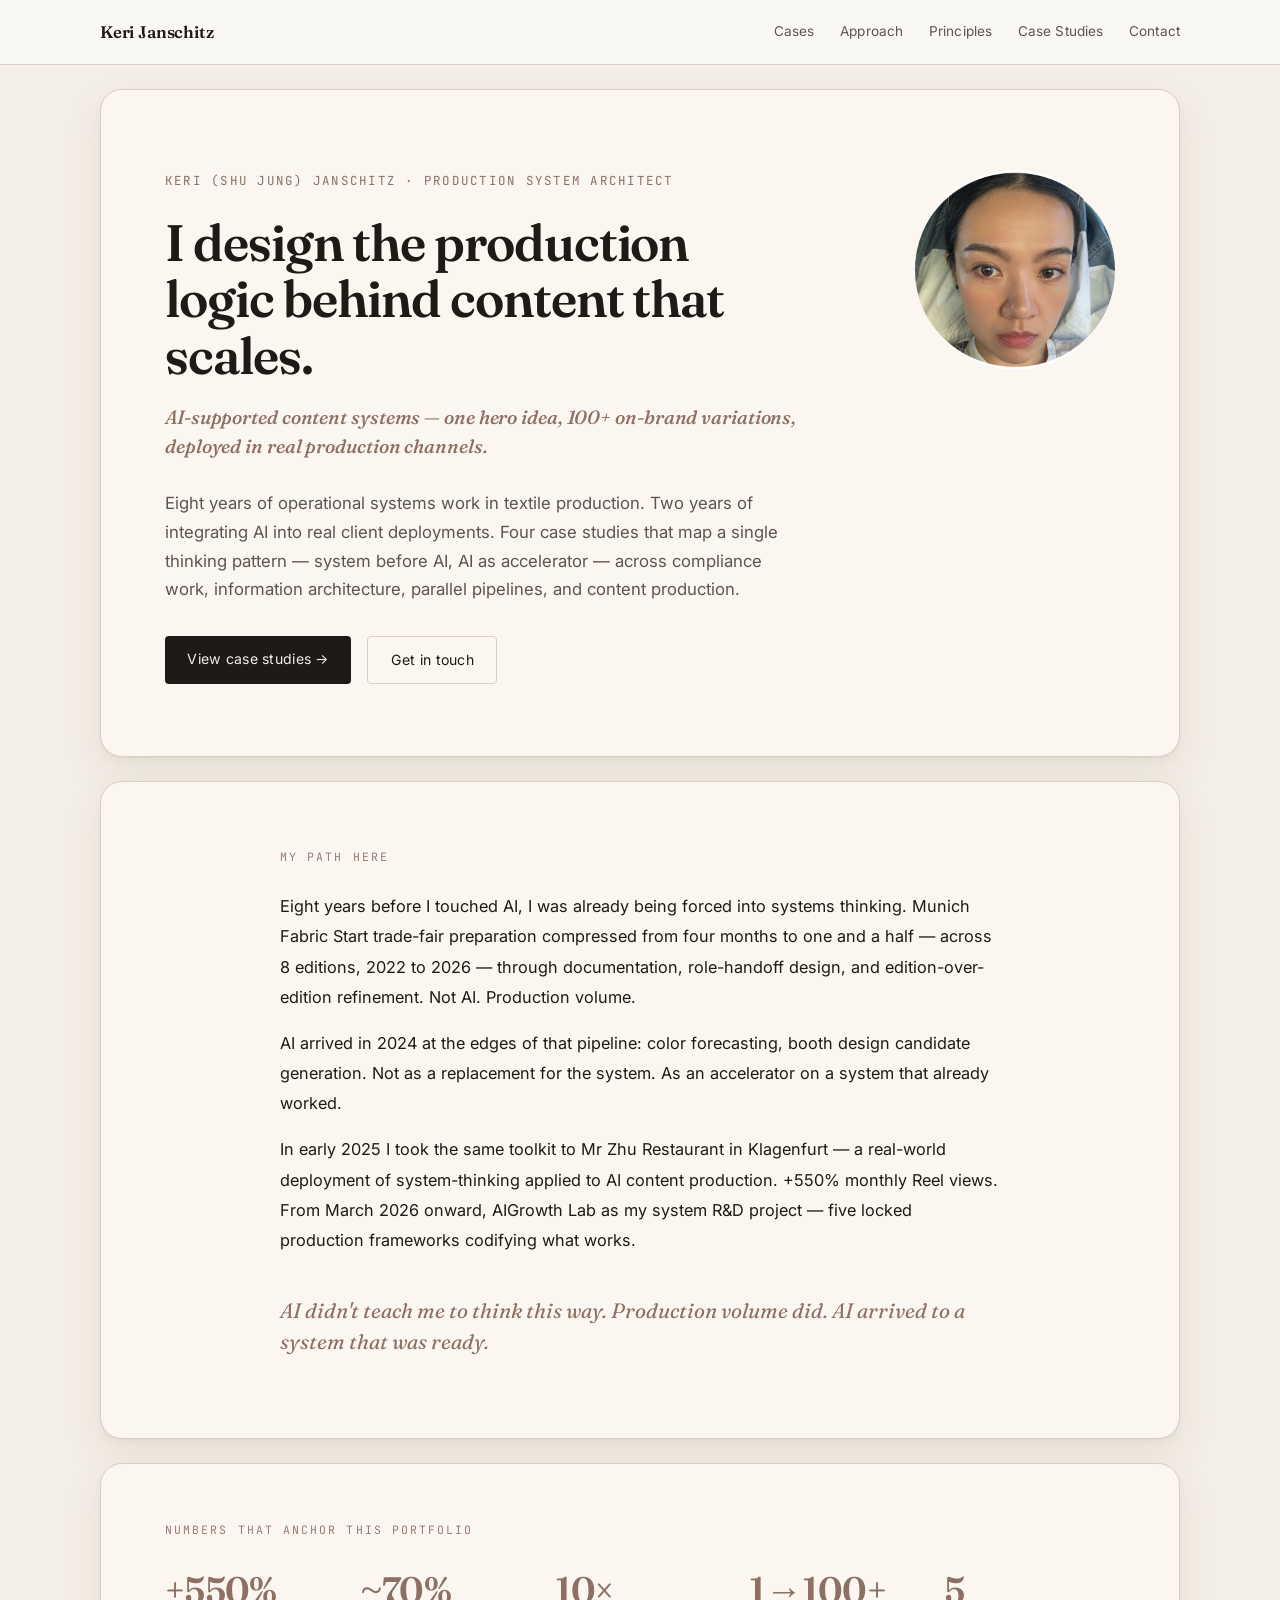
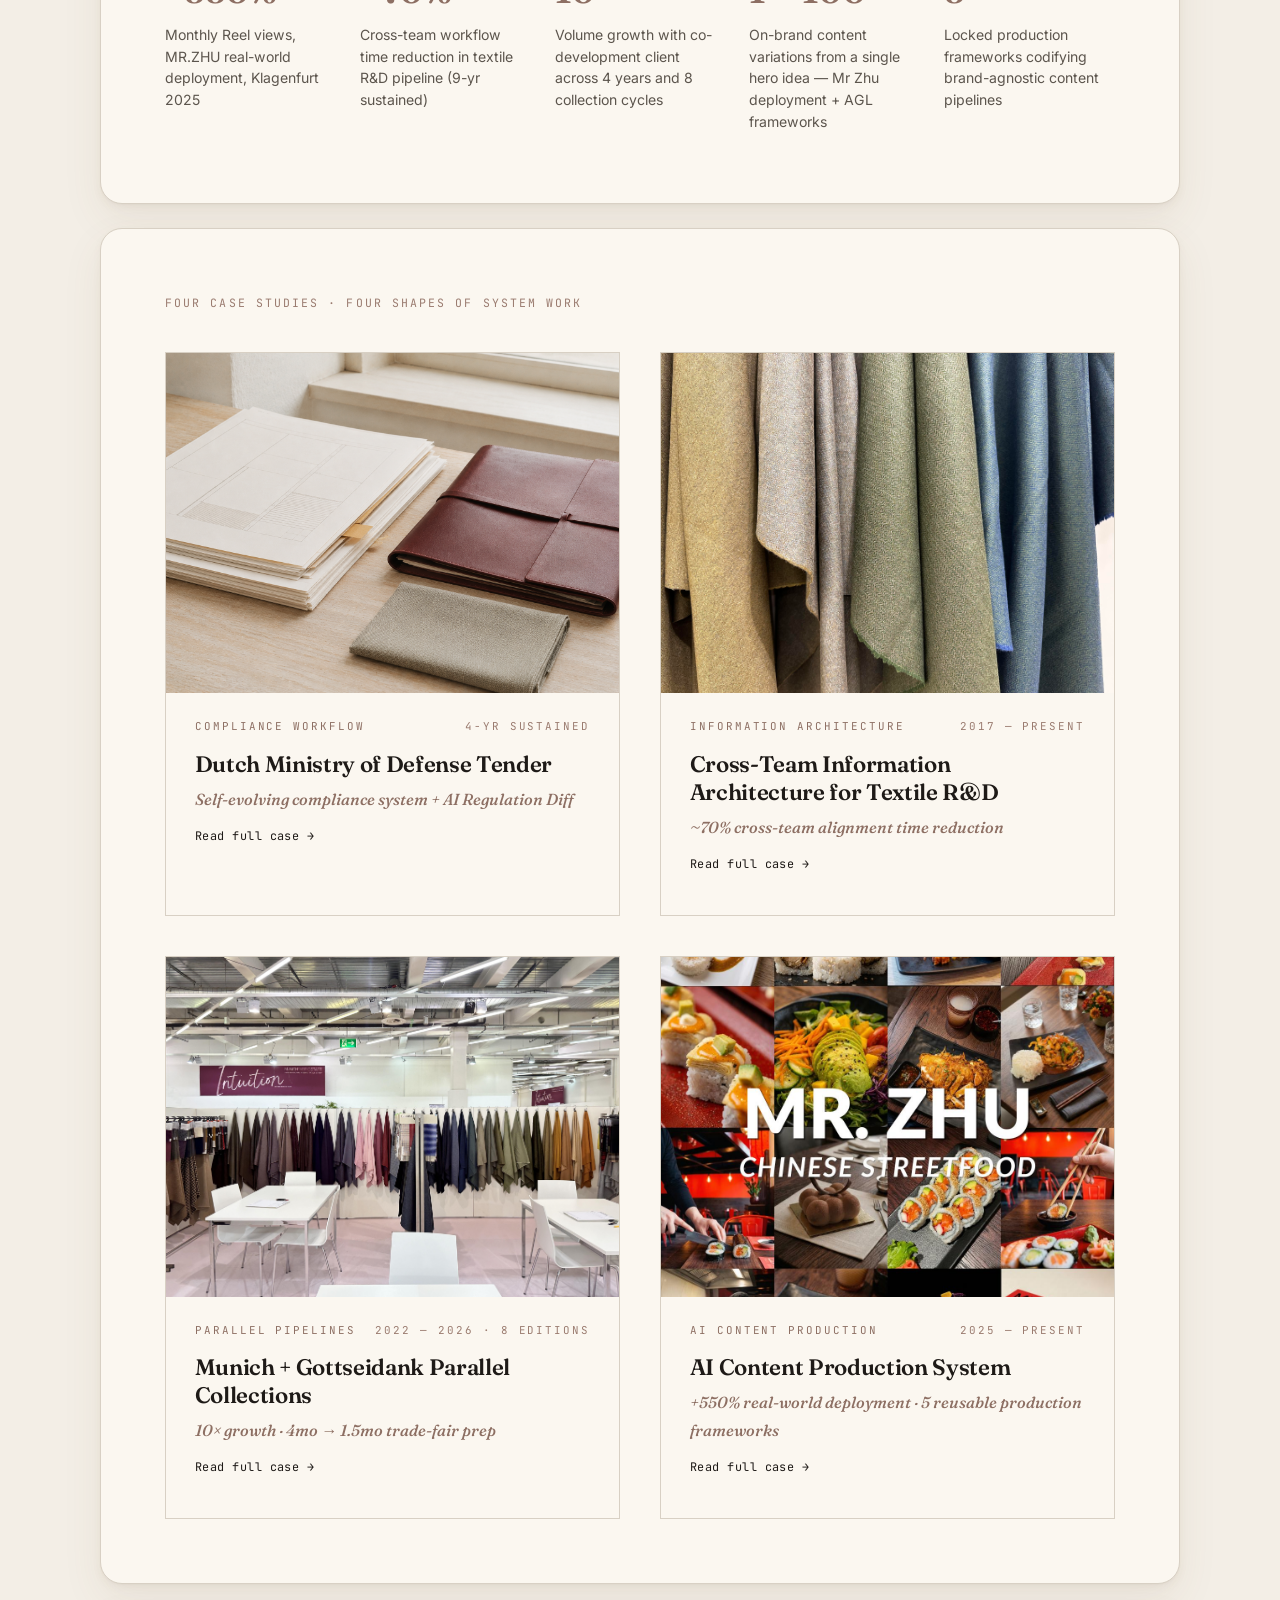
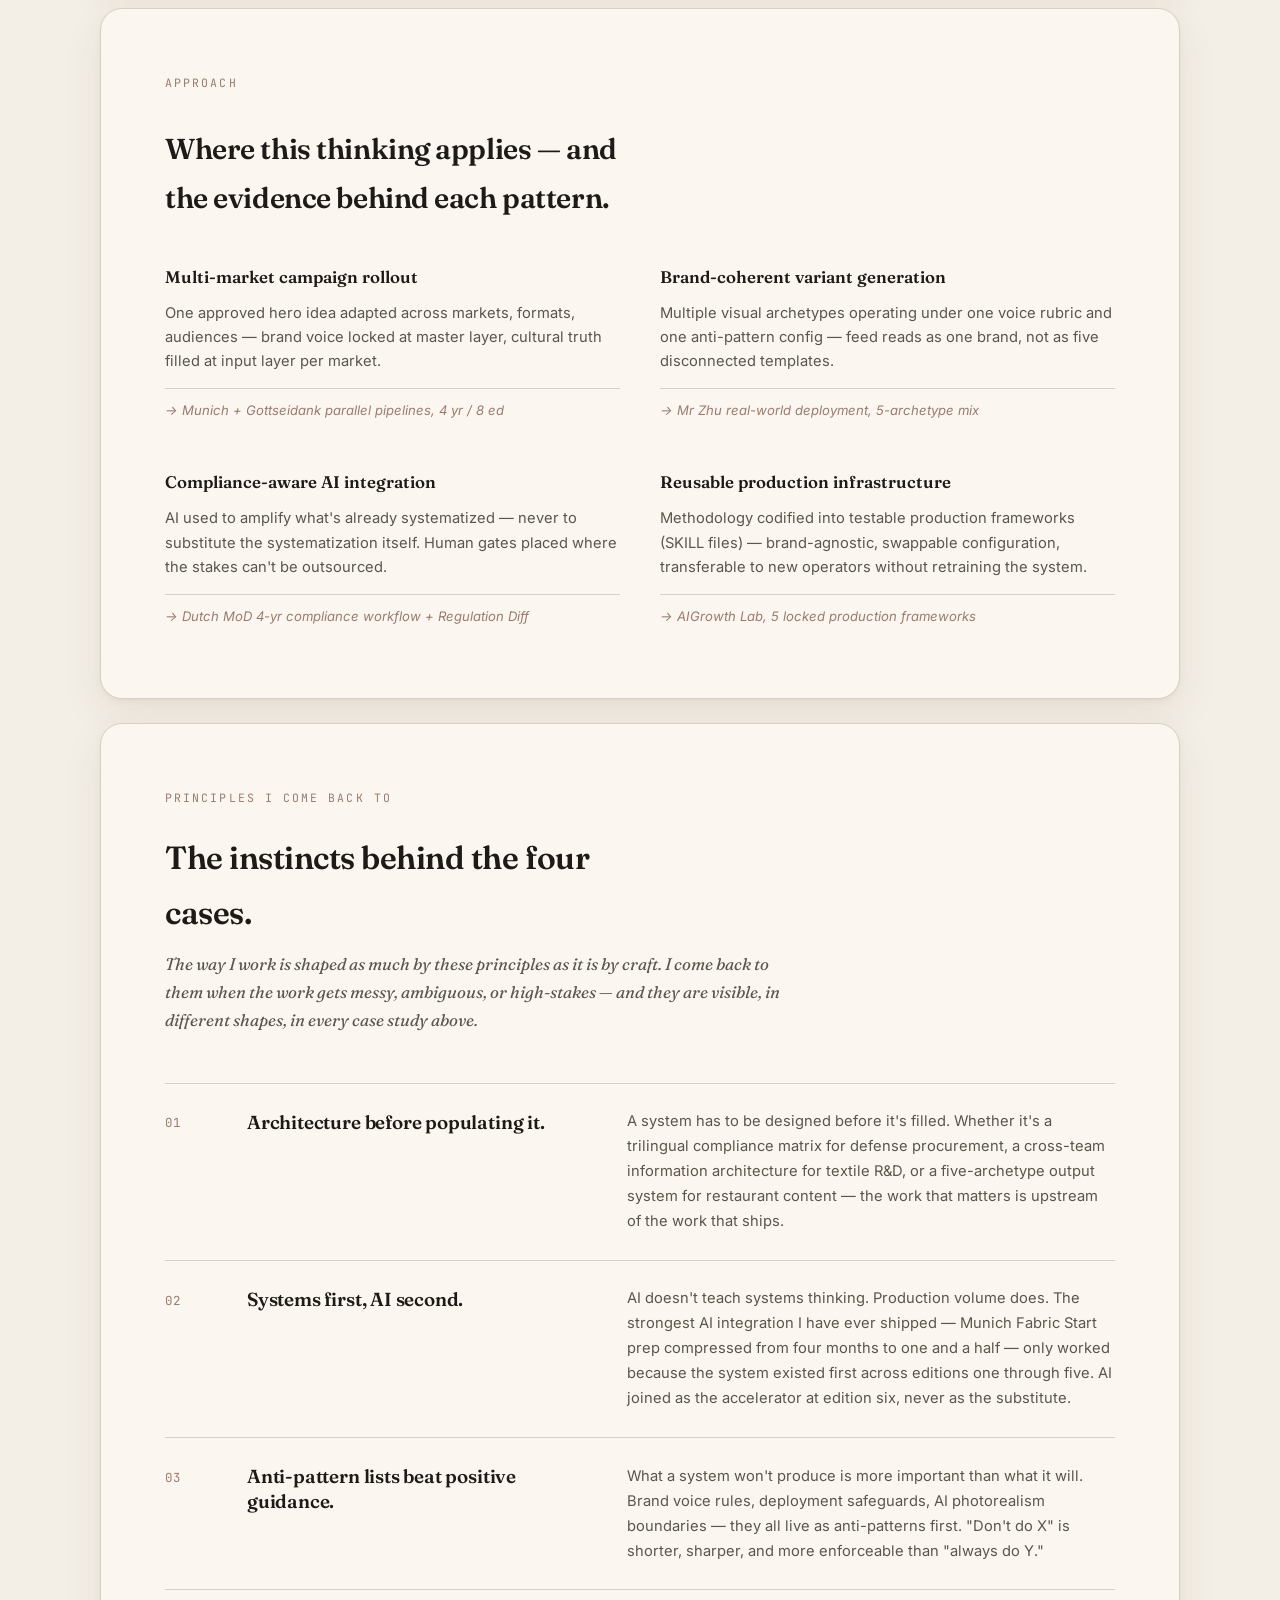
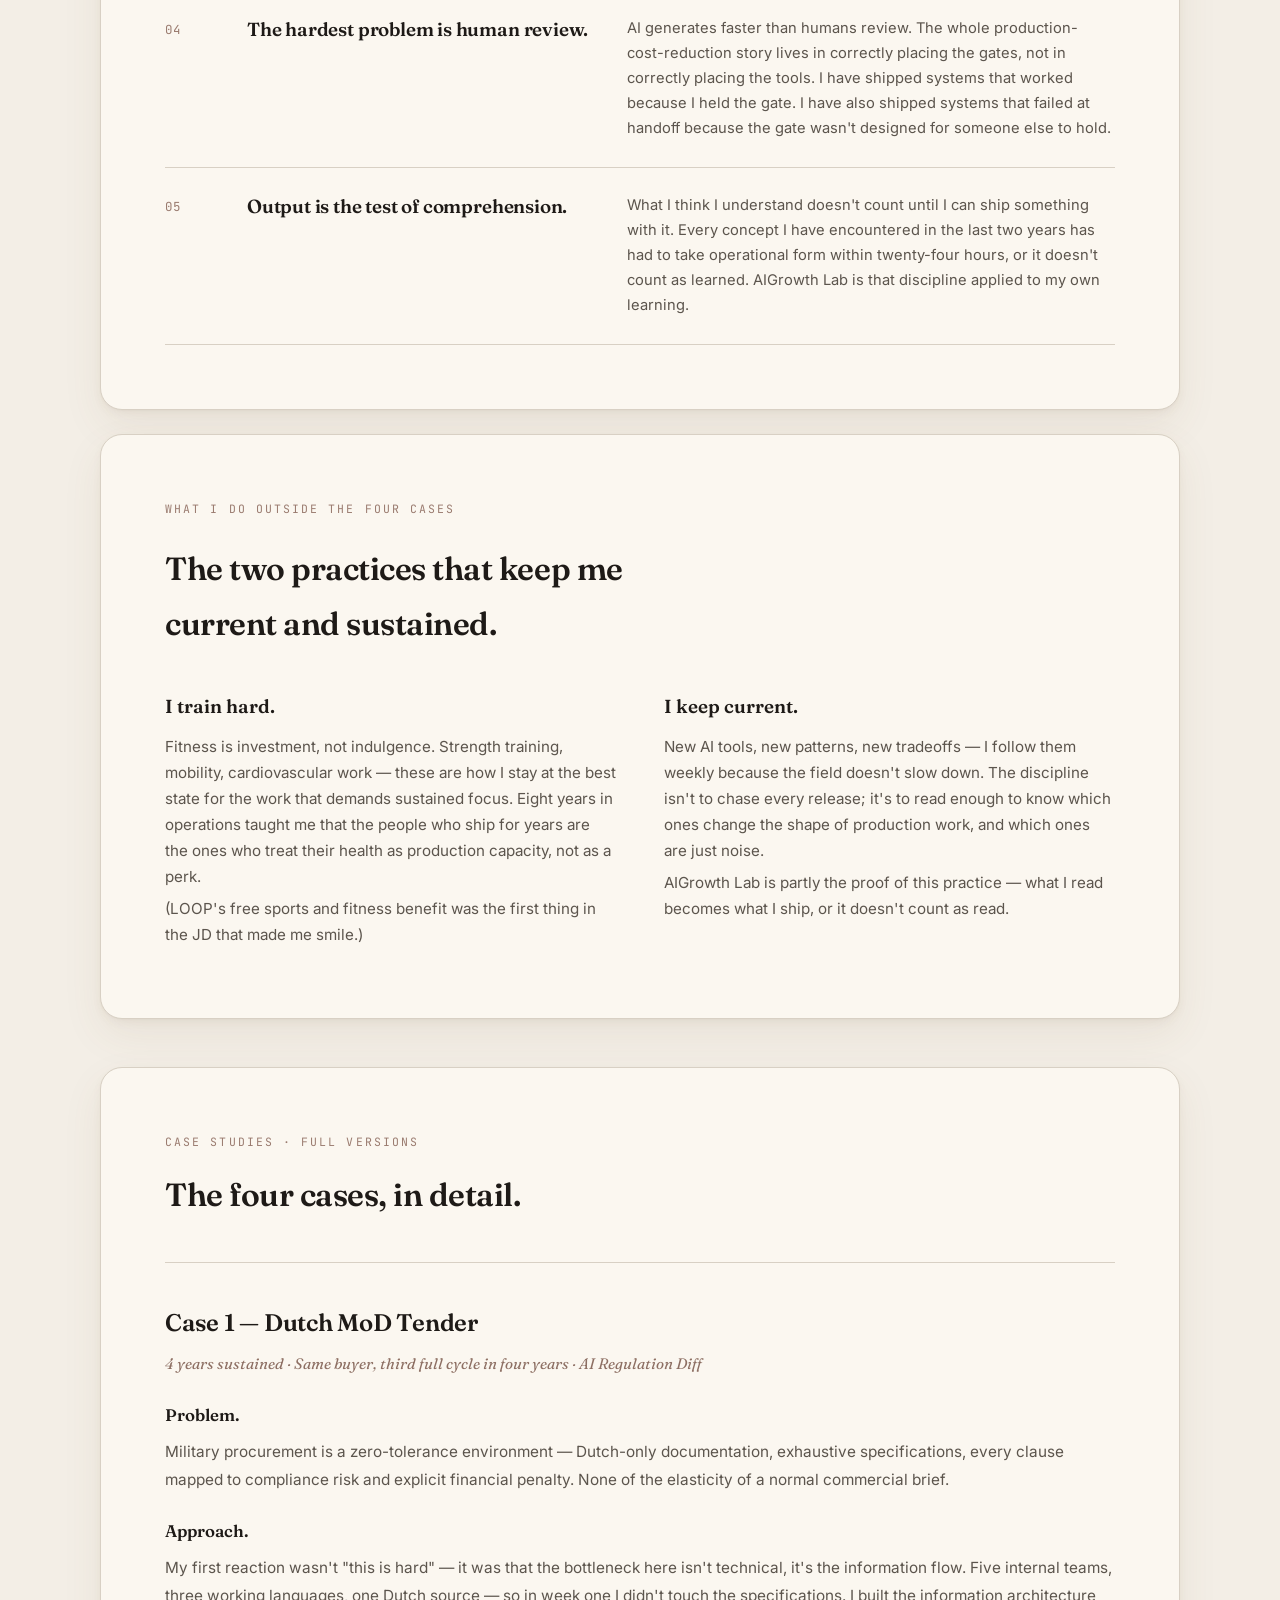
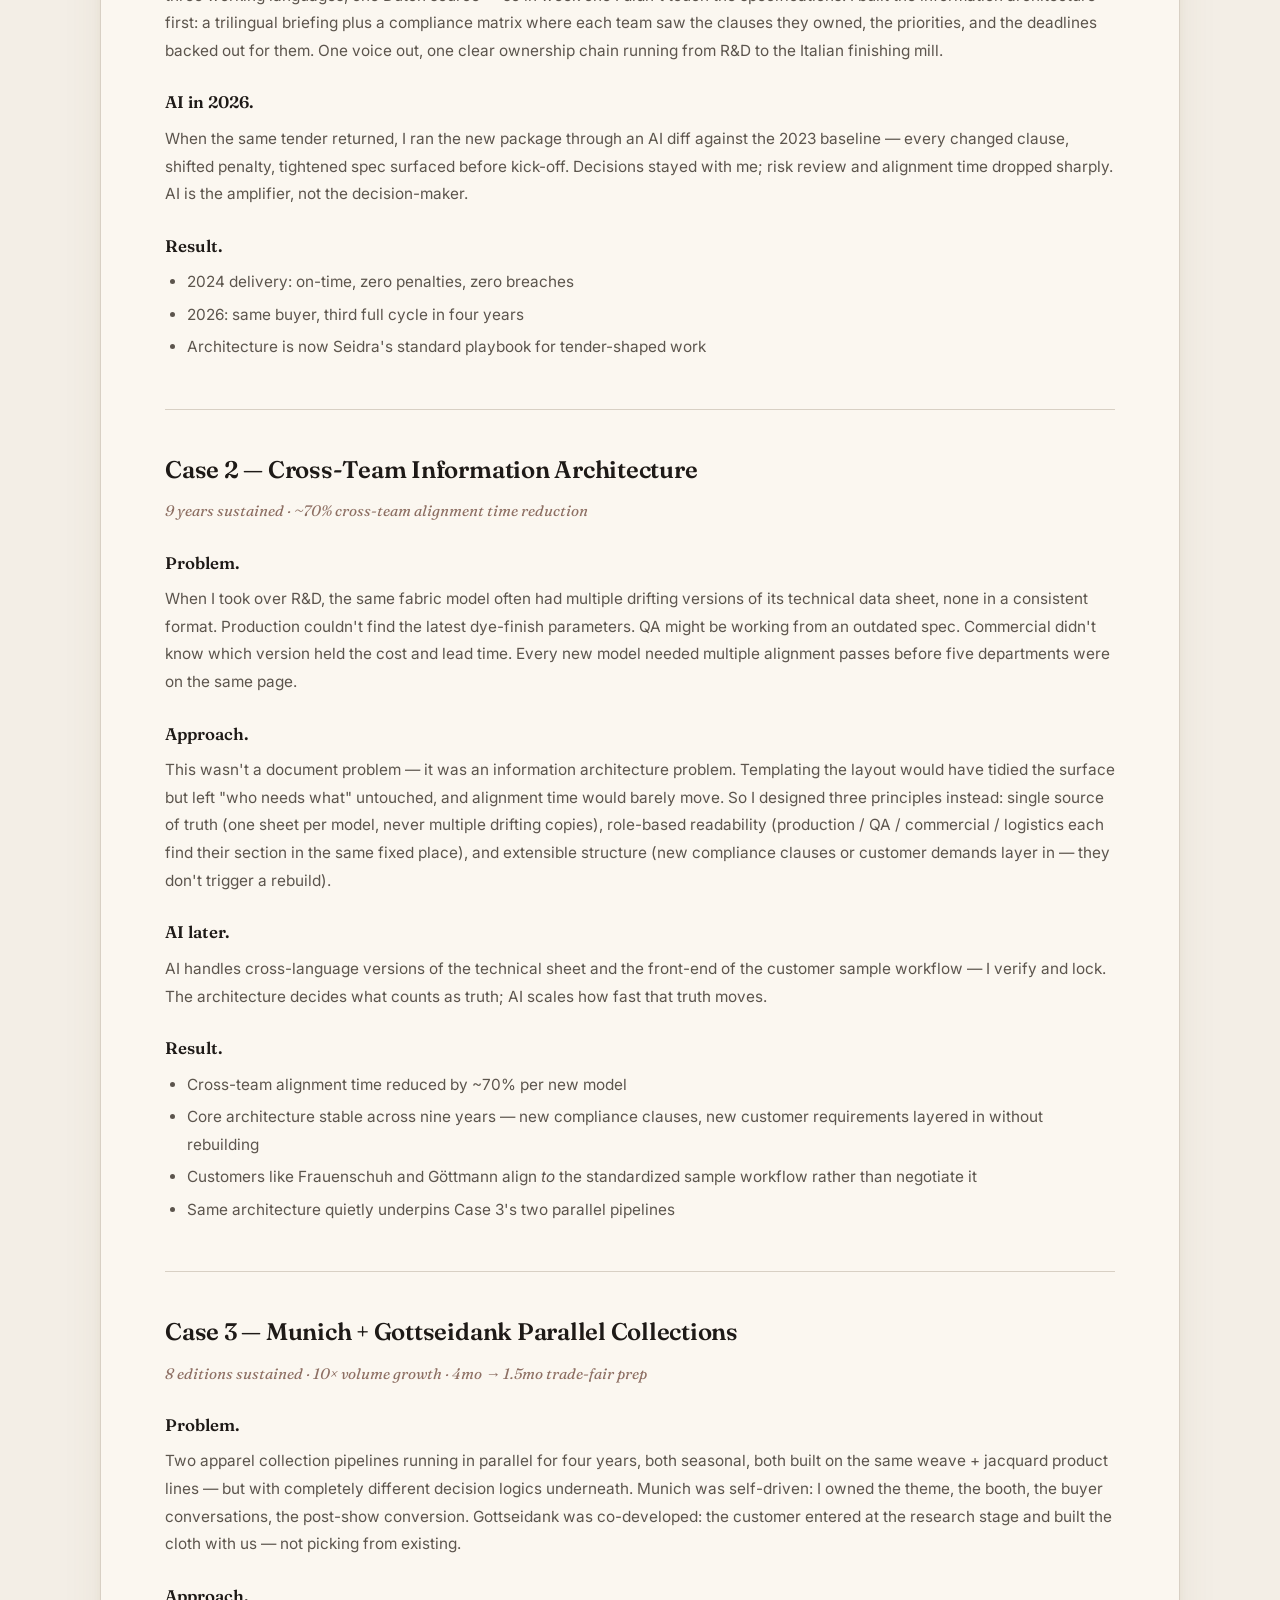
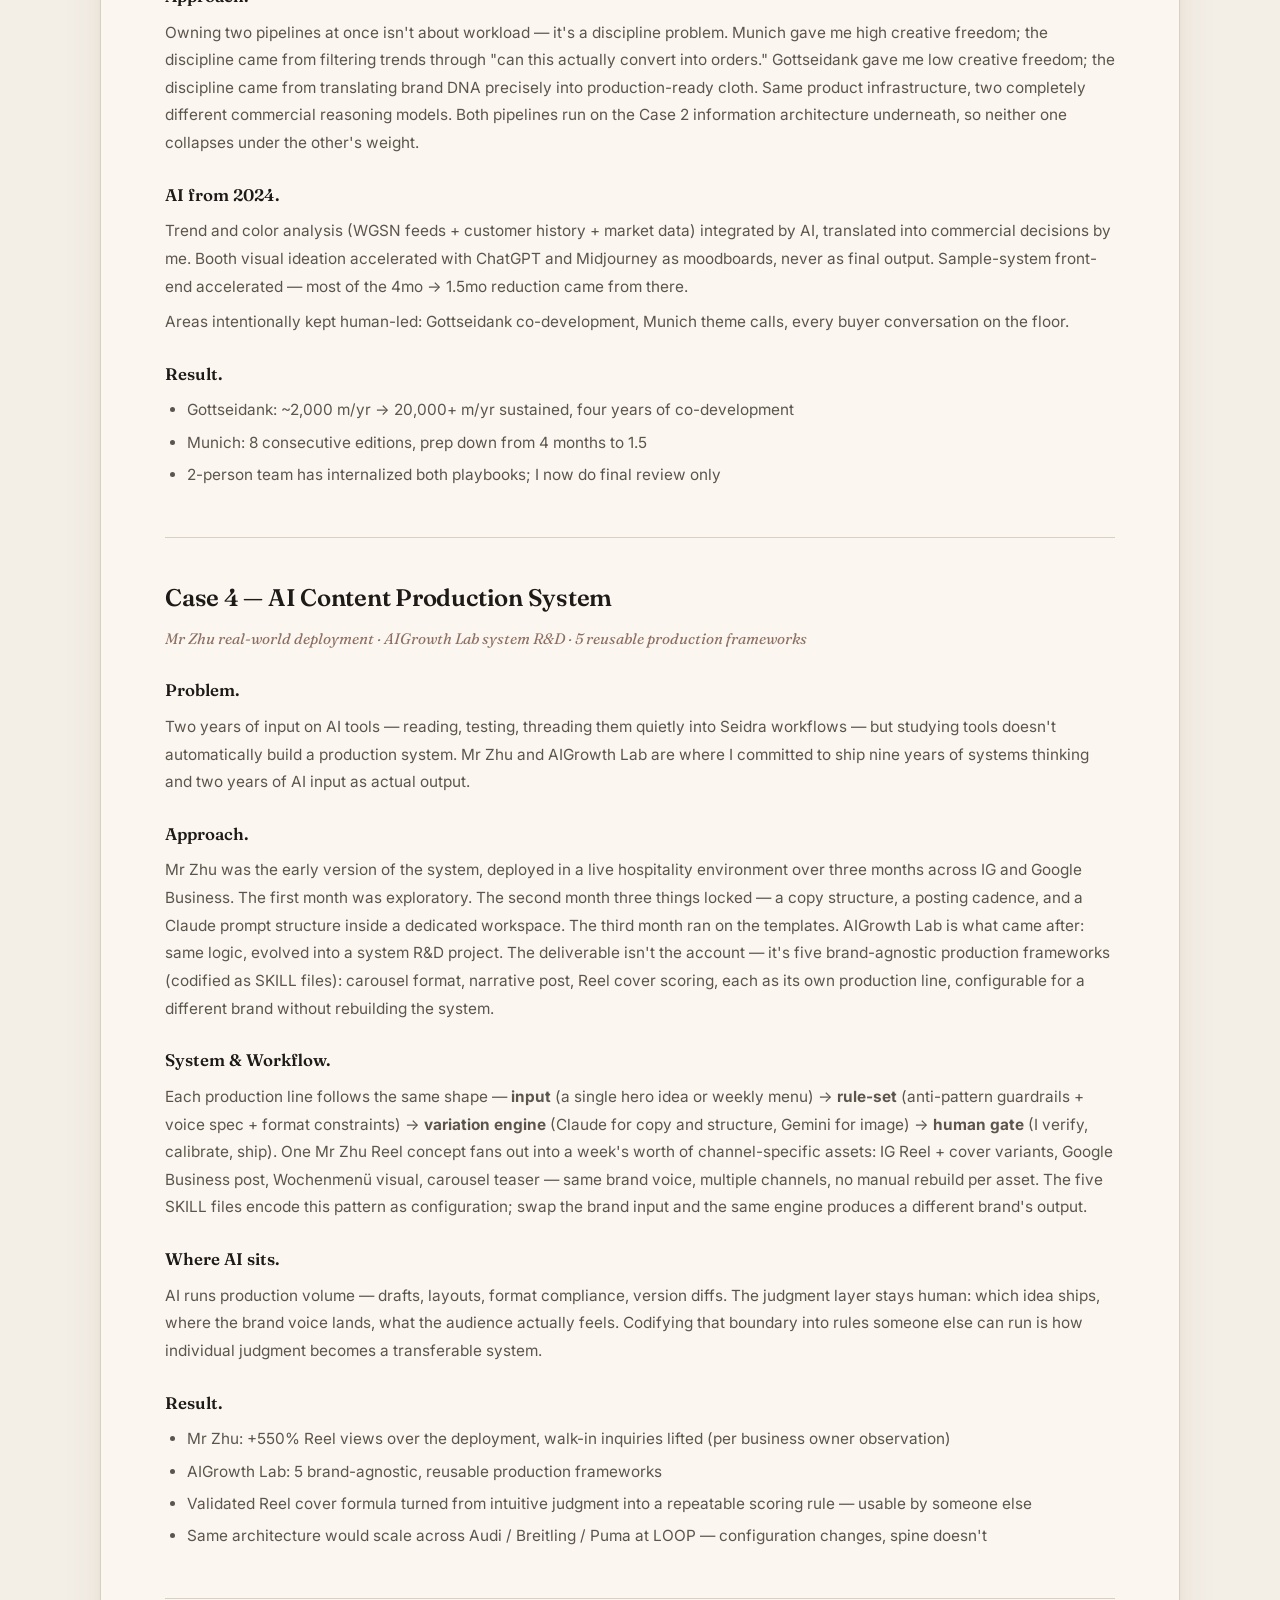
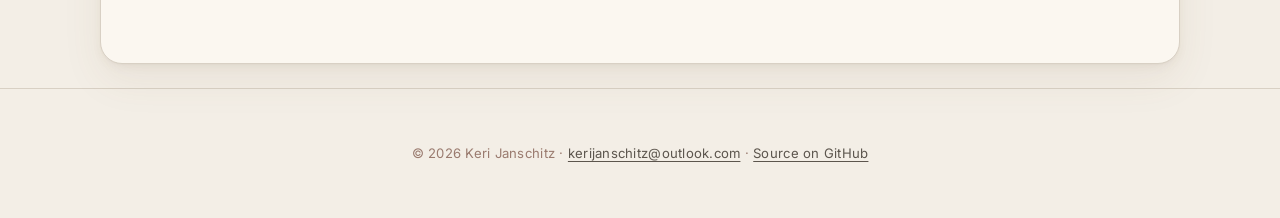
==== index.html @ 5993227a "Case 4: add System & Workflow section Direct response to LOOP JD's "Build Scalable Workflows + Integ" ====
<!DOCTYPE html>
<html lang="en">
<head>
<meta charset="UTF-8">
<meta name="viewport" content="width=device-width, initial-scale=1.0">
<title>Keri Janschitz — Production System Architect</title>

<!-- SEO -->
<meta name="description" content="AI-supported content systems — one hero idea, 100+ on-brand variations, deployed in real production channels. Four case studies in compliance work, information architecture, parallel pipelines, and AI content production.">
<meta name="author" content="Keri Janschitz">

<!-- Open Graph (LinkedIn / Slack / Facebook / iMessage) -->
<meta property="og:type" content="website">
<meta property="og:url" content="https://kerij12.github.io/keri-portfolio/">
<meta property="og:title" content="Keri Janschitz — Production System Architect">
<meta property="og:description" content="AI-supported content systems — one hero idea, 100+ on-brand variations, deployed in real production channels.">
<meta property="og:image" content="https://kerij12.github.io/keri-portfolio/portfolio/assets/dutch-mod/dutch-mod-tender.png">
<meta property="og:image:width" content="1448">
<meta property="og:image:height" content="1086">
<meta property="og:image:alt" content="Editorial still life of layered technical documents and leather portfolio">
<meta property="og:locale" content="en_US">

<!-- Twitter / X -->
<meta name="twitter:card" content="summary_large_image">
<meta name="twitter:title" content="Keri Janschitz — Production System Architect">
<meta name="twitter:description" content="AI-supported content systems — one hero idea, 100+ on-brand variations, deployed in real production channels.">
<meta name="twitter:image" content="https://kerij12.github.io/keri-portfolio/portfolio/assets/dutch-mod/dutch-mod-tender.png">

<link href="https://fonts.googleapis.com/css2?family=Fraunces:opsz,wght@9..144,400;9..144,500;9..144,600;9..144,700&family=Inter:wght@300;400;500;600&family=JetBrains+Mono:wght@400;500&display=swap" rel="stylesheet">
<style>
:root {
  --bg: #F3EEE6;
  --surface: #FBF7F0;
  --ink: #1E1A17;
  --ink-soft: #5C554D;
  --ink-faint: #9A7B6F;
  --rule: #D8D0C4;
  --rule-soft: #E4DCD0;
  --accent: #8D6F63;
  --accent-deep: #6D5447;
  --accent-soft: #E8D6C8;
  --maxw: 1080px;
  --maxw-narrow: 720px;
  --frame-radius: 22px;
}

.frame {
  background: var(--surface);
  border: 1px solid var(--rule);
  border-radius: var(--frame-radius);
  max-width: 1080px;
  margin: 0 1.5rem 2rem;
  position: relative;
  box-shadow:
    0 1px 2px rgba(120, 95, 55, 0.04),
    0 4px 8px rgba(120, 95, 55, 0.05),
    0 16px 40px rgba(120, 95, 55, 0.08);
}
@media (min-width: 1140px) {
  .frame {
    margin-left: auto;
    margin-right: auto;
  }
}
@media (max-width: 720px) {
  .frame {
    margin: 0 1rem 1rem;
  }
}
* { box-sizing: border-box; }
html, body { margin: 0; padding: 0; }
html { scroll-behavior: smooth; }
body {
  font-family: 'Inter', -apple-system, sans-serif;
  font-size: 16px;
  line-height: 1.7;
  color: var(--ink);
  background: var(--bg);
  -webkit-font-smoothing: antialiased;
}
img { max-width: 100%; display: block; }
a { color: var(--accent); text-decoration: underline; text-underline-offset: 3px; text-decoration-thickness: 1px; }
a:hover { color: var(--ink); }

/* ==== Sticky header ==== */
header.site {
  position: sticky;
  top: 0;
  z-index: 10;
  background: rgba(250, 249, 246, 0.92);
  backdrop-filter: blur(10px);
  border-bottom: 1px solid var(--rule);
  padding: 1.1rem 2rem;
}
.nav {
  max-width: var(--maxw);
  margin: 0 auto;
  display: flex;
  justify-content: space-between;
  align-items: center;
  gap: 2rem;
}
.brand {
  font-family: 'Fraunces', serif;
  font-weight: 600;
  font-size: 1.05rem;
  letter-spacing: -0.01em;
  color: var(--ink);
  text-decoration: none;
}
.menu {
  display: flex;
  gap: 1.6rem;
  font-size: 0.85rem;
}
.menu a {
  color: var(--ink-soft);
  text-decoration: none;
  letter-spacing: 0.01em;
}
.menu a:hover { color: var(--accent); }

/* ==== Hero ==== */
.hero {
  margin: 1.5rem auto;
  padding: 5rem 4rem 4.5rem;
  display: grid;
  grid-template-columns: 1fr 200px;
  gap: 4rem;
  align-items: start;
}
.hero-text .name-tag {
  font-family: 'JetBrains Mono', monospace;
  font-size: 0.78rem;
  letter-spacing: 0.18em;
  text-transform: uppercase;
  color: var(--accent);
  margin: 0 0 1.5rem;
}
.hero-text h1 {
  font-family: 'Fraunces', serif;
  font-weight: 600;
  font-size: 3.2rem;
  line-height: 1.1;
  letter-spacing: -0.02em;
  margin: 0 0 1.2rem;
  max-width: 18ch;
}
.hero-text .subline {
  font-family: 'Fraunces', serif;
  font-style: italic;
  font-weight: 500;
  font-size: 1.2rem;
  line-height: 1.5;
  color: var(--accent);
  max-width: 58ch;
  margin: 0 0 1.8rem;
  letter-spacing: -0.005em;
}
.hero-text .thesis {
  font-size: 1.05rem;
  line-height: 1.7;
  color: var(--ink-soft);
  max-width: 56ch;
  margin: 0 0 2rem;
}
.hero-cta {
  display: flex;
  gap: 1rem;
  flex-wrap: wrap;
  margin-top: 1.5rem;
}
.hero-cta a {
  display: inline-block;
  padding: 0.7rem 1.4rem;
  font-size: 0.88rem;
  letter-spacing: 0.02em;
  border-radius: 4px;
  text-decoration: none;
  transition: all 0.15s;
}
.hero-cta a.primary {
  background: var(--ink);
  color: var(--bg);
}
.hero-cta a.primary:hover {
  background: var(--accent);
}
.hero-cta a.secondary {
  border: 1px solid var(--rule);
  color: var(--ink);
}
.hero-cta a.secondary:hover {
  border-color: var(--ink);
}

.hero-portrait {
  width: 200px;
  height: 200px;
  border-radius: 100%;
  background: var(--accent-soft);
  overflow: hidden;
  position: relative;
}
.hero-portrait img {
  width: 100%;
  height: 100%;
  object-fit: cover;
  object-position: center;
  display: block;
}

@media (max-width: 720px) {
  .hero { grid-template-columns: 1fr; gap: 2rem; padding: 3rem 2rem; }
  .hero-portrait { width: 140px; height: 140px; }
  .hero-text h1 { font-size: 2.2rem; }
}

/* ==== Career-arc spine ==== */
.career-arc {
  margin: 1.5rem auto;
  padding: 4rem 4rem;
}
.career-arc-inner {
  max-width: 720px;
  margin: 0 auto;
}
.career-arc .label {
  font-family: 'JetBrains Mono', monospace;
  font-size: 0.72rem;
  letter-spacing: 0.18em;
  text-transform: uppercase;
  color: var(--ink-faint);
  margin: 0 0 1.5rem;
}
.career-arc p {
  font-size: 1.02rem;
  line-height: 1.85;
  margin: 1rem 0;
}
.career-arc p.kicker {
  font-family: 'Fraunces', serif;
  font-size: 1.3rem;
  font-style: italic;
  color: var(--accent);
  margin-top: 2.5rem;
  line-height: 1.5;
}

/* ==== Metrics ==== */
.metrics {
  margin: 1.5rem auto;
  padding: 3.5rem 4rem;
}
.metrics .label {
  font-family: 'JetBrains Mono', monospace;
  font-size: 0.72rem;
  letter-spacing: 0.18em;
  text-transform: uppercase;
  color: var(--ink-faint);
  margin: 0 0 2rem;
}
.metrics-grid {
  display: grid;
  grid-template-columns: repeat(5, 1fr);
  gap: 1.5rem;
}
@media (max-width: 960px) {
  .metrics-grid { grid-template-columns: repeat(3, 1fr); }
}
@media (max-width: 720px) {
  .metrics-grid { grid-template-columns: repeat(2, 1fr); }
}
.metric .num {
  font-family: 'Fraunces', serif;
  font-size: 2.3rem;
  font-weight: 600;
  letter-spacing: -0.02em;
  line-height: 1.05;
  margin: 0 0 0.5rem;
  color: var(--accent);
}
.metric .desc {
  font-size: 0.88rem;
  color: var(--ink-soft);
  line-height: 1.55;
}

/* ==== Cases ==== */
.cases {
  margin: 1.5rem auto;
  padding: 4rem 4rem;
}
.cases .label {
  font-family: 'JetBrains Mono', monospace;
  font-size: 0.72rem;
  letter-spacing: 0.18em;
  text-transform: uppercase;
  color: var(--ink-faint);
  margin: 0 0 2.5rem;
}
.case-grid {
  display: grid;
  grid-template-columns: 1fr 1fr;
  gap: 2.5rem;
}
@media (max-width: 720px) {
  .case-grid { grid-template-columns: 1fr; }
}
.case-card {
  display: block;
  text-decoration: none;
  color: inherit;
  background: var(--surface);
  border: 1px solid var(--rule);
  overflow: hidden;
  transition: transform 0.25s ease, box-shadow 0.25s ease, border-color 0.25s ease;
  position: relative;
}
.case-card:hover {
  transform: translateY(-3px);
  box-shadow: 0 22px 50px rgba(0,0,0,0.08);
  border-color: var(--ink-faint);
}
.case-card .preview {
  aspect-ratio: 4/3;
  background: #1a1a1a;
  overflow: hidden;
  position: relative;
}
.case-card .preview img {
  width: 100%;
  height: 100%;
  object-fit: cover;
  transition: transform 0.5s ease;
}
.case-card:hover .preview img { transform: scale(1.03); }
.case-card .body {
  padding: 1.5rem 1.8rem 1.8rem;
}
.case-card .meta-row {
  display: flex;
  justify-content: space-between;
  align-items: baseline;
  margin-bottom: 0.9rem;
  font-family: 'JetBrains Mono', monospace;
  font-size: 0.68rem;
  letter-spacing: 0.18em;
  text-transform: uppercase;
}
.case-card .kind {
  color: var(--accent);
}
.case-card .year {
  color: var(--ink-faint);
}
.case-card h3 {
  font-family: 'Fraunces', serif;
  font-weight: 600;
  font-size: 1.4rem;
  line-height: 1.25;
  margin: 0 0 0.5rem;
  letter-spacing: -0.015em;
}
.case-card .anchor {
  font-family: 'Fraunces', serif;
  font-size: 1rem;
  font-style: italic;
  color: var(--accent);
  margin: 0 0 0.8rem;
  font-weight: 500;
}
.case-card .arrow {
  font-family: 'JetBrains Mono', monospace;
  font-size: 0.74rem;
  color: var(--ink);
  letter-spacing: 0.04em;
}

/* ==== Approach ==== */
.applies {
  margin: 1.5rem auto;
  padding: 4rem 4rem;
}
.applies .label {
  font-family: 'JetBrains Mono', monospace;
  font-size: 0.72rem;
  letter-spacing: 0.18em;
  text-transform: uppercase;
  color: var(--ink-faint);
  margin: 0 0 2rem;
}
.applies h2 {
  font-family: 'Fraunces', serif;
  font-weight: 600;
  font-size: 1.8rem;
  letter-spacing: -0.015em;
  margin: 0 0 2.5rem;
  max-width: 26ch;
}
.applies-grid {
  display: grid;
  grid-template-columns: 1fr 1fr;
  gap: 2.5rem;
}
@media (max-width: 720px) {
  .applies-grid { grid-template-columns: 1fr; }
}
.applies-grid h4 {
  font-family: 'Fraunces', serif;
  font-weight: 600;
  font-size: 1.05rem;
  margin: 0 0 0.6rem;
}
.applies-grid p {
  font-size: 0.92rem;
  color: var(--ink-soft);
  line-height: 1.65;
  margin: 0.4rem 0;
}
.applies-grid .ev {
  font-size: 0.82rem;
  color: var(--ink-faint);
  margin-top: 0.9rem;
  padding-top: 0.7rem;
  border-top: 1px solid var(--rule);
  font-style: italic;
}

/* ==== Principles ==== */
.principles {
  margin: 1.5rem auto;
  padding: 4rem 4rem;
}
.principles .label {
  font-family: 'JetBrains Mono', monospace;
  font-size: 0.72rem;
  letter-spacing: 0.18em;
  text-transform: uppercase;
  color: var(--ink-faint);
  margin: 0 0 1.5rem;
}
.principles h2 {
  font-family: 'Fraunces', serif;
  font-weight: 600;
  font-size: 2rem;
  letter-spacing: -0.015em;
  margin: 0 0 0.7rem;
  max-width: 22ch;
}
.principles .preamble {
  font-family: 'Fraunces', serif;
  font-style: italic;
  font-size: 1.05rem;
  color: var(--ink-soft);
  max-width: 56ch;
  margin: 0 0 3rem;
  line-height: 1.65;
}
.principle-list {
  display: flex;
  flex-direction: column;
}
.principle {
  display: grid;
  grid-template-columns: 50px 1fr 1.4fr;
  gap: 2rem;
  padding: 1.6rem 0;
  border-top: 1px solid var(--rule);
  align-items: start;
}
.principle:last-child {
  border-bottom: 1px solid var(--rule);
}
.principle .num {
  font-family: 'JetBrains Mono', monospace;
  font-size: 0.78rem;
  letter-spacing: 0.06em;
  color: var(--ink-faint);
  padding-top: 0.2rem;
}
.principle .title {
  font-family: 'Fraunces', serif;
  font-weight: 600;
  font-size: 1.18rem;
  line-height: 1.3;
  color: var(--ink);
  letter-spacing: -0.01em;
  padding-top: 0.1rem;
}
.principle .body {
  font-size: 0.92rem;
  line-height: 1.7;
  color: var(--ink-soft);
}
@media (max-width: 720px) {
  .principle {
    grid-template-columns: 1fr;
    gap: 0.4rem;
  }
}

/* ==== Outside ==== */
.outside {
  margin: 1.5rem auto 3rem;
  padding: 4rem 4rem;
}
.outside .label {
  font-family: 'JetBrains Mono', monospace;
  font-size: 0.72rem;
  letter-spacing: 0.18em;
  text-transform: uppercase;
  color: var(--ink-faint);
  margin: 0 0 1.5rem;
}
.outside h2 {
  font-family: 'Fraunces', serif;
  font-weight: 600;
  font-size: 2rem;
  letter-spacing: -0.015em;
  margin: 0 0 2.5rem;
  max-width: 24ch;
}
.outside-grid {
  display: grid;
  grid-template-columns: 1fr 1fr;
  gap: 3rem;
}
@media (max-width: 720px) {
  .outside-grid { grid-template-columns: 1fr; }
}
.outside-item h4 {
  font-family: 'Fraunces', serif;
  font-weight: 600;
  font-size: 1.18rem;
  margin: 0 0 0.7rem;
  color: var(--ink);
}
.outside-item p {
  font-size: 0.95rem;
  color: var(--ink-soft);
  line-height: 1.7;
  margin: 0.4rem 0;
}

/* ==== Full case bodies ==== */
.full-cases {
  margin: 1.5rem auto;
  padding: 4rem 4rem;
}
.full-cases .label {
  font-family: 'JetBrains Mono', monospace;
  font-size: 0.72rem;
  letter-spacing: 0.18em;
  text-transform: uppercase;
  color: var(--ink-faint);
  margin: 0 0 1rem;
}
.full-cases > h2 {
  font-family: 'Fraunces', serif;
  font-weight: 600;
  font-size: 2rem;
  letter-spacing: -0.015em;
  margin: 0 0 2.5rem;
}
.case-body {
  border-top: 1px solid var(--rule);
  padding: 2.5rem 0;
}
.case-body:last-child { border-bottom: 1px solid var(--rule); }
.case-body h3 {
  font-family: 'Fraunces', serif;
  font-weight: 600;
  font-size: 1.5rem;
  letter-spacing: -0.01em;
  margin: 0 0 0.4rem;
}
.case-body .anchor {
  font-family: 'Fraunces', serif;
  font-style: italic;
  font-size: 0.95rem;
  color: var(--accent);
  margin: 0 0 1.5rem;
}
.case-body h4 {
  font-family: 'Fraunces', serif;
  font-weight: 600;
  font-size: 1.05rem;
  margin: 1.5rem 0 0.5rem;
  color: var(--ink);
}
.case-body p {
  font-size: 0.96rem;
  line-height: 1.8;
  color: var(--ink-soft);
  margin: 0.5rem 0;
}
.case-body ul {
  font-size: 0.96rem;
  line-height: 1.8;
  color: var(--ink-soft);
  margin: 0.5rem 0;
  padding-left: 1.4rem;
}
.case-body ul li { margin: 0.3rem 0; }

/* ==== Footer ==== */
footer.site {
  border-top: 1px solid var(--rule);
  padding: 2.5rem 2rem;
  text-align: center;
  font-size: 0.82rem;
  color: var(--ink-faint);
  letter-spacing: 0.02em;
}
footer.site a { color: var(--ink-soft); }
</style>
</head>
<body>

<header class="site">
  <div class="nav">
    <a href="#" class="brand">Keri Janschitz</a>
    <nav class="menu">
      <a href="#cases">Cases</a>
      <a href="#applies">Approach</a>
      <a href="#principles">Principles</a>
      <a href="#full-cases">Case Studies</a>
      <a href="mailto:kerijanschitz@outlook.com">Contact</a>
    </nav>
  </div>
</header>

<!-- HERO -->
<section class="hero frame">
  <div class="hero-text">
    <p class="name-tag">Keri (Shu Jung) Janschitz · Production System Architect</p>
    <h1>I design the production logic behind content that scales.</h1>
    <p class="subline">AI-supported content systems — one hero idea, 100+ on-brand variations, deployed in real production channels.</p>
    <p class="thesis">
      Eight years of operational systems work in textile production. Two years of integrating AI into real client deployments. Four case studies that map a single thinking pattern — system before AI, AI as accelerator — across compliance work, information architecture, parallel pipelines, and content production.
    </p>
    <div class="hero-cta">
      <a href="#cases" class="primary">View case studies →</a>
      <a href="mailto:kerijanschitz@outlook.com" class="secondary">Get in touch</a>
    </div>
  </div>
  <div class="hero-portrait">
    <img src="./portfolio/assets/hero/keri-portrait.jpg?v=5" alt="Keri Janschitz portrait" />
  </div>
</section>

<!-- CAREER ARC -->
<section class="career-arc frame">
  <div class="career-arc-inner">
    <p class="label">My path here</p>
    <p>
      Eight years before I touched AI, I was already being forced into systems thinking. Munich Fabric Start trade-fair preparation compressed from four months to one and a half — across 8 editions, 2022 to 2026 — through documentation, role-handoff design, and edition-over-edition refinement. Not AI. Production volume.
    </p>
    <p>
      AI arrived in 2024 at the edges of that pipeline: color forecasting, booth design candidate generation. Not as a replacement for the system. As an accelerator on a system that already worked.
    </p>
    <p>
      In early 2025 I took the same toolkit to Mr Zhu Restaurant in Klagenfurt — a real-world deployment of system-thinking applied to AI content production. +550% monthly Reel views. From March 2026 onward, AIGrowth Lab as my system R&D project — five locked production frameworks codifying what works.
    </p>
    <p class="kicker">
      AI didn't teach me to think this way. Production volume did. AI arrived to a system that was ready.
    </p>
  </div>
</section>

<!-- METRICS -->
<section class="metrics frame">
  <p class="label">Numbers that anchor this portfolio</p>
  <div class="metrics-grid">
    <div class="metric">
      <p class="num">+550%</p>
      <p class="desc">Monthly Reel views, MR.ZHU real-world deployment, Klagenfurt 2025</p>
    </div>
    <div class="metric">
      <p class="num">~70%</p>
      <p class="desc">Cross-team workflow time reduction in textile R&D pipeline (9-yr sustained)</p>
    </div>
    <div class="metric">
      <p class="num">10×</p>
      <p class="desc">Volume growth with co-development client across 4 years and 8 collection cycles</p>
    </div>
    <div class="metric">
      <p class="num">1→100+</p>
      <p class="desc">On-brand content variations from a single hero idea — Mr Zhu deployment + AGL frameworks</p>
    </div>
    <div class="metric">
      <p class="num">5</p>
      <p class="desc">Locked production frameworks codifying brand-agnostic content pipelines</p>
    </div>
  </div>
</section>

<!-- CASES -->
<section class="cases frame" id="cases">
  <p class="label">Four case studies · Four shapes of system work</p>
  <div class="case-grid">

    <a href="#case-1" class="case-card">
      <div class="preview">
        <img src="./portfolio/assets/dutch-mod/dutch-mod-tender.png" alt="Editorial still life of layered technical documents and leather portfolio on dark walnut worktable" />
      </div>
      <div class="body">
        <div class="meta-row">
          <span class="kind">Compliance Workflow</span>
          <span class="year">4-yr sustained</span>
        </div>
        <h3>Dutch Ministry of Defense Tender</h3>
        <p class="anchor">Self-evolving compliance system + AI Regulation Diff</p>
        <p class="arrow">Read full case →</p>
      </div>
    </a>

    <a href="#case-2" class="case-card">
      <div class="preview">
        <img src="./portfolio/assets/collection/munich/munich-fabric-hero.jpg" alt="Textile fabric weaves in earth tones" />
      </div>
      <div class="body">
        <div class="meta-row">
          <span class="kind">Information Architecture</span>
          <span class="year">2017 — present</span>
        </div>
        <h3>Cross-Team Information Architecture for Textile R&D</h3>
        <p class="anchor">~70% cross-team alignment time reduction</p>
        <p class="arrow">Read full case →</p>
      </div>
    </a>

    <a href="#case-3" class="case-card">
      <div class="preview">
        <img src="./portfolio/assets/collection/munich/munich-booth-wide.jpg?v=2" alt="Seidra booth at Munich Fabric Start with Intuition AW 25/26 collection wall" />
      </div>
      <div class="body">
        <div class="meta-row">
          <span class="kind">Parallel Pipelines</span>
          <span class="year">2022 — 2026 · 8 editions</span>
        </div>
        <h3>Munich + Gottseidank Parallel Collections</h3>
        <p class="anchor">10× growth · 4mo → 1.5mo trade-fair prep</p>
        <p class="arrow">Read full case →</p>
      </div>
    </a>

    <a href="#case-4" class="case-card">
      <div class="preview">
        <img src="./portfolio/assets/recent-ai-content/mrzhu/mrzhu-brand-composite.jpg" alt="MR.ZHU Chinese Streetfood brand composite mood-board" />
      </div>
      <div class="body">
        <div class="meta-row">
          <span class="kind">AI Content Production</span>
          <span class="year">2025 — present</span>
        </div>
        <h3>AI Content Production System</h3>
        <p class="anchor">+550% real-world deployment · 5 reusable production frameworks</p>
        <p class="arrow">Read full case →</p>
      </div>
    </a>

  </div>
</section>

<!-- APPROACH -->
<section class="applies frame" id="applies">
  <p class="label">Approach</p>
  <h2>Where this thinking applies — and the evidence behind each pattern.</h2>
  <div class="applies-grid">
    <div>
      <h4>Multi-market campaign rollout</h4>
      <p>One approved hero idea adapted across markets, formats, audiences — brand voice locked at master layer, cultural truth filled at input layer per market.</p>
      <p class="ev">→ Munich + Gottseidank parallel pipelines, 4 yr / 8 ed</p>
    </div>
    <div>
      <h4>Brand-coherent variant generation</h4>
      <p>Multiple visual archetypes operating under one voice rubric and one anti-pattern config — feed reads as one brand, not as five disconnected templates.</p>
      <p class="ev">→ Mr Zhu real-world deployment, 5-archetype mix</p>
    </div>
    <div>
      <h4>Compliance-aware AI integration</h4>
      <p>AI used to amplify what's already systematized — never to substitute the systematization itself. Human gates placed where the stakes can't be outsourced.</p>
      <p class="ev">→ Dutch MoD 4-yr compliance workflow + Regulation Diff</p>
    </div>
    <div>
      <h4>Reusable production infrastructure</h4>
      <p>Methodology codified into testable production frameworks (SKILL files) — brand-agnostic, swappable configuration, transferable to new operators without retraining the system.</p>
      <p class="ev">→ AIGrowth Lab, 5 locked production frameworks</p>
    </div>
  </div>
</section>

<!-- PRINCIPLES -->
<section class="principles frame" id="principles">
  <p class="label">Principles I come back to</p>
  <h2>The instincts behind the four cases.</h2>
  <p class="preamble">
    The way I work is shaped as much by these principles as it is by craft. I come back to them when the work gets messy, ambiguous, or high-stakes — and they are visible, in different shapes, in every case study above.
  </p>

  <div class="principle-list">
    <div class="principle">
      <div class="num">01</div>
      <div class="title">Architecture before populating it.</div>
      <div class="body">A system has to be designed before it's filled. Whether it's a trilingual compliance matrix for defense procurement, a cross-team information architecture for textile R&D, or a five-archetype output system for restaurant content — the work that matters is upstream of the work that ships.</div>
    </div>

    <div class="principle">
      <div class="num">02</div>
      <div class="title">Systems first, AI second.</div>
      <div class="body">AI doesn't teach systems thinking. Production volume does. The strongest AI integration I have ever shipped — Munich Fabric Start prep compressed from four months to one and a half — only worked because the system existed first across editions one through five. AI joined as the accelerator at edition six, never as the substitute.</div>
    </div>

    <div class="principle">
      <div class="num">03</div>
      <div class="title">Anti-pattern lists beat positive guidance.</div>
      <div class="body">What a system won't produce is more important than what it will. Brand voice rules, deployment safeguards, AI photorealism boundaries — they all live as anti-patterns first. "Don't do X" is shorter, sharper, and more enforceable than "always do Y."</div>
    </div>

    <div class="principle">
      <div class="num">04</div>
      <div class="title">The hardest problem is human review.</div>
      <div class="body">AI generates faster than humans review. The whole production-cost-reduction story lives in correctly placing the gates, not in correctly placing the tools. I have shipped systems that worked because I held the gate. I have also shipped systems that failed at handoff because the gate wasn't designed for someone else to hold.</div>
    </div>

    <div class="principle">
      <div class="num">05</div>
      <div class="title">Output is the test of comprehension.</div>
      <div class="body">What I think I understand doesn't count until I can ship something with it. Every concept I have encountered in the last two years has had to take operational form within twenty-four hours, or it doesn't count as learned. AIGrowth Lab is that discipline applied to my own learning.</div>
    </div>
  </div>
</section>

<!-- OUTSIDE -->
<section class="outside frame">
  <p class="label">What I do outside the four cases</p>
  <h2>The two practices that keep me current and sustained.</h2>

  <div class="outside-grid">
    <div class="outside-item">
      <h4>I train hard.</h4>
      <p>
        Fitness is investment, not indulgence. Strength training, mobility, cardiovascular work — these are how I stay at the best state for the work that demands sustained focus. Eight years in operations taught me that the people who ship for years are the ones who treat their health as production capacity, not as a perk.
      </p>
      <p>
        (LOOP's free sports and fitness benefit was the first thing in the JD that made me smile.)
      </p>
    </div>

    <div class="outside-item">
      <h4>I keep current.</h4>
      <p>
        New AI tools, new patterns, new tradeoffs — I follow them weekly because the field doesn't slow down. The discipline isn't to chase every release; it's to read enough to know which ones change the shape of production work, and which ones are just noise.
      </p>
      <p>
        AIGrowth Lab is partly the proof of this practice — what I read becomes what I ship, or it doesn't count as read.
      </p>
    </div>
  </div>
</section>

<!-- FULL CASE BODIES -->
<section class="full-cases frame" id="full-cases">
  <p class="label">Case Studies · Full versions</p>
  <h2>The four cases, in detail.</h2>

  <div class="case-body" id="case-1">
    <h3>Case 1 — Dutch MoD Tender</h3>
    <p class="anchor">4 years sustained · Same buyer, third full cycle in four years · AI Regulation Diff</p>

    <h4>Problem.</h4>
    <p>Military procurement is a zero-tolerance environment — Dutch-only documentation, exhaustive specifications, every clause mapped to compliance risk and explicit financial penalty. None of the elasticity of a normal commercial brief.</p>

    <h4>Approach.</h4>
    <p>My first reaction wasn't "this is hard" — it was that the bottleneck here isn't technical, it's the information flow. Five internal teams, three working languages, one Dutch source — so in week one I didn't touch the specifications. I built the information architecture first: a trilingual briefing plus a compliance matrix where each team saw the clauses they owned, the priorities, and the deadlines backed out for them. One voice out, one clear ownership chain running from R&D to the Italian finishing mill.</p>

    <h4>AI in 2026.</h4>
    <p>When the same tender returned, I ran the new package through an AI diff against the 2023 baseline — every changed clause, shifted penalty, tightened spec surfaced before kick-off. Decisions stayed with me; risk review and alignment time dropped sharply. AI is the amplifier, not the decision-maker.</p>

    <h4>Result.</h4>
    <ul>
      <li>2024 delivery: on-time, zero penalties, zero breaches</li>
      <li>2026: same buyer, third full cycle in four years</li>
      <li>Architecture is now Seidra's standard playbook for tender-shaped work</li>
    </ul>
  </div>

  <div class="case-body" id="case-2">
    <h3>Case 2 — Cross-Team Information Architecture</h3>
    <p class="anchor">9 years sustained · ~70% cross-team alignment time reduction</p>

    <h4>Problem.</h4>
    <p>When I took over R&D, the same fabric model often had multiple drifting versions of its technical data sheet, none in a consistent format. Production couldn't find the latest dye-finish parameters. QA might be working from an outdated spec. Commercial didn't know which version held the cost and lead time. Every new model needed multiple alignment passes before five departments were on the same page.</p>

    <h4>Approach.</h4>
    <p>This wasn't a document problem — it was an information architecture problem. Templating the layout would have tidied the surface but left "who needs what" untouched, and alignment time would barely move. So I designed three principles instead: single source of truth (one sheet per model, never multiple drifting copies), role-based readability (production / QA / commercial / logistics each find their section in the same fixed place), and extensible structure (new compliance clauses or customer demands layer in — they don't trigger a rebuild).</p>

    <h4>AI later.</h4>
    <p>AI handles cross-language versions of the technical sheet and the front-end of the customer sample workflow — I verify and lock. The architecture decides what counts as truth; AI scales how fast that truth moves.</p>

    <h4>Result.</h4>
    <ul>
      <li>Cross-team alignment time reduced by ~70% per new model</li>
      <li>Core architecture stable across nine years — new compliance clauses, new customer requirements layered in without rebuilding</li>
      <li>Customers like Frauenschuh and Göttmann align <em>to</em> the standardized sample workflow rather than negotiate it</li>
      <li>Same architecture quietly underpins Case 3's two parallel pipelines</li>
    </ul>
  </div>

  <div class="case-body" id="case-3">
    <h3>Case 3 — Munich + Gottseidank Parallel Collections</h3>
    <p class="anchor">8 editions sustained · 10× volume growth · 4mo → 1.5mo trade-fair prep</p>

    <h4>Problem.</h4>
    <p>Two apparel collection pipelines running in parallel for four years, both seasonal, both built on the same weave + jacquard product lines — but with completely different decision logics underneath. Munich was self-driven: I owned the theme, the booth, the buyer conversations, the post-show conversion. Gottseidank was co-developed: the customer entered at the research stage and built the cloth with us — not picking from existing.</p>

    <h4>Approach.</h4>
    <p>Owning two pipelines at once isn't about workload — it's a discipline problem. Munich gave me high creative freedom; the discipline came from filtering trends through "can this actually convert into orders." Gottseidank gave me low creative freedom; the discipline came from translating brand DNA precisely into production-ready cloth. Same product infrastructure, two completely different commercial reasoning models. Both pipelines run on the Case 2 information architecture underneath, so neither one collapses under the other's weight.</p>

    <h4>AI from 2024.</h4>
    <p>Trend and color analysis (WGSN feeds + customer history + market data) integrated by AI, translated into commercial decisions by me. Booth visual ideation accelerated with ChatGPT and Midjourney as moodboards, never as final output. Sample-system front-end accelerated — most of the 4mo → 1.5mo reduction came from there.</p>
    <p>Areas intentionally kept human-led: Gottseidank co-development, Munich theme calls, every buyer conversation on the floor.</p>

    <h4>Result.</h4>
    <ul>
      <li>Gottseidank: ~2,000 m/yr → 20,000+ m/yr sustained, four years of co-development</li>
      <li>Munich: 8 consecutive editions, prep down from 4 months to 1.5</li>
      <li>2-person team has internalized both playbooks; I now do final review only</li>
    </ul>
  </div>

  <div class="case-body" id="case-4">
    <h3>Case 4 — AI Content Production System</h3>
    <p class="anchor">Mr Zhu real-world deployment · AIGrowth Lab system R&D · 5 reusable production frameworks</p>

    <h4>Problem.</h4>
    <p>Two years of input on AI tools — reading, testing, threading them quietly into Seidra workflows — but studying tools doesn't automatically build a production system. Mr Zhu and AIGrowth Lab are where I committed to ship nine years of systems thinking and two years of AI input as actual output.</p>

    <h4>Approach.</h4>
    <p>Mr Zhu was the early version of the system, deployed in a live hospitality environment over three months across IG and Google Business. The first month was exploratory. The second month three things locked — a copy structure, a posting cadence, and a Claude prompt structure inside a dedicated workspace. The third month ran on the templates. AIGrowth Lab is what came after: same logic, evolved into a system R&D project. The deliverable isn't the account — it's five brand-agnostic production frameworks (codified as SKILL files): carousel format, narrative post, Reel cover scoring, each as its own production line, configurable for a different brand without rebuilding the system.</p>

    <h4>System &amp; Workflow.</h4>
    <p>Each production line follows the same shape — <strong>input</strong> (a single hero idea or weekly menu) → <strong>rule-set</strong> (anti-pattern guardrails + voice spec + format constraints) → <strong>variation engine</strong> (Claude for copy and structure, Gemini for image) → <strong>human gate</strong> (I verify, calibrate, ship). One Mr Zhu Reel concept fans out into a week's worth of channel-specific assets: IG Reel + cover variants, Google Business post, Wochenmenü visual, carousel teaser — same brand voice, multiple channels, no manual rebuild per asset. The five SKILL files encode this pattern as configuration; swap the brand input and the same engine produces a different brand's output.</p>

    <h4>Where AI sits.</h4>
    <p>AI runs production volume — drafts, layouts, format compliance, version diffs. The judgment layer stays human: which idea ships, where the brand voice lands, what the audience actually feels. Codifying that boundary into rules someone else can run is how individual judgment becomes a transferable system.</p>

    <h4>Result.</h4>
    <ul>
      <li>Mr Zhu: +550% Reel views over the deployment, walk-in inquiries lifted (per business owner observation)</li>
      <li>AIGrowth Lab: 5 brand-agnostic, reusable production frameworks</li>
      <li>Validated Reel cover formula turned from intuitive judgment into a repeatable scoring rule — usable by someone else</li>
      <li>Same architecture would scale across Audi / Breitling / Puma at LOOP — configuration changes, spine doesn't</li>
    </ul>
  </div>

</section>

<footer class="site">
  <p>© 2026 Keri Janschitz · <a href="mailto:kerijanschitz@outlook.com">kerijanschitz@outlook.com</a> · <a href="https://github.com/keriJ12/keri-portfolio" target="_blank">Source on GitHub</a></p>
</footer>

</body>
</html>
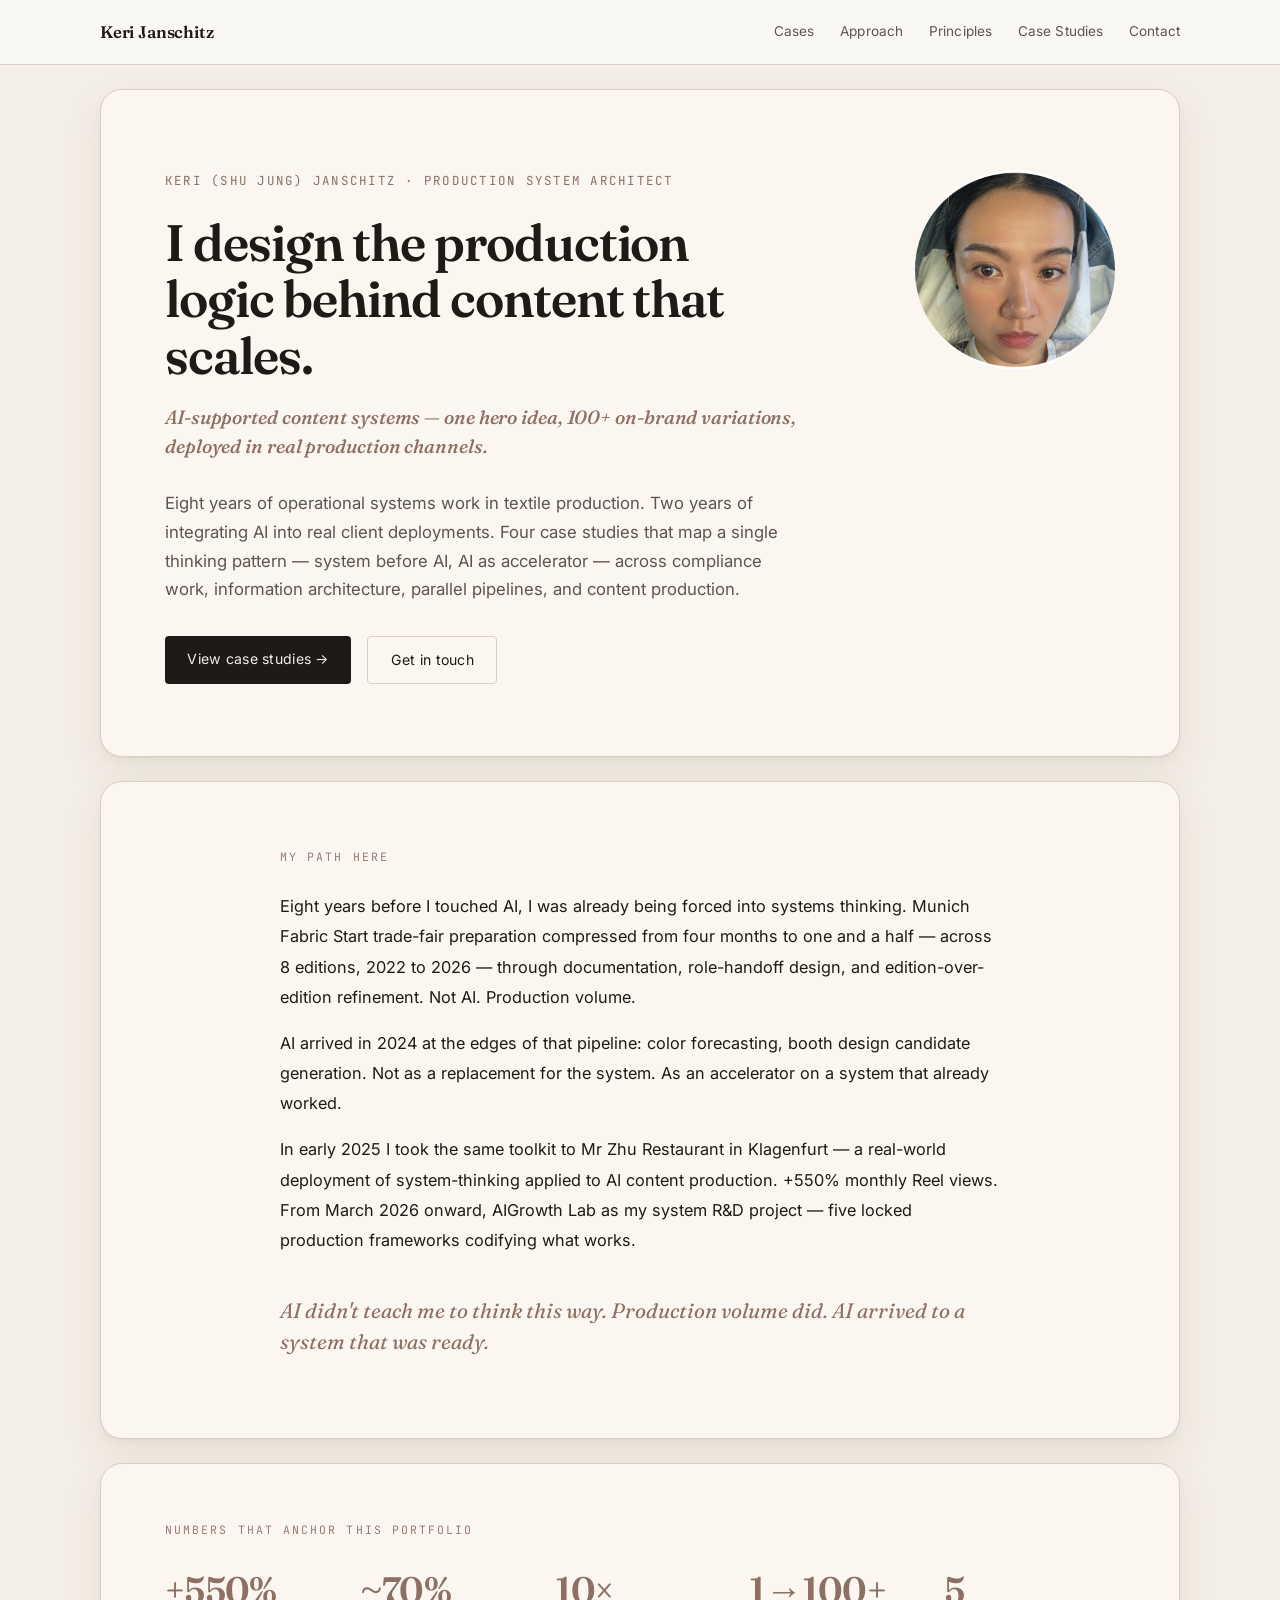
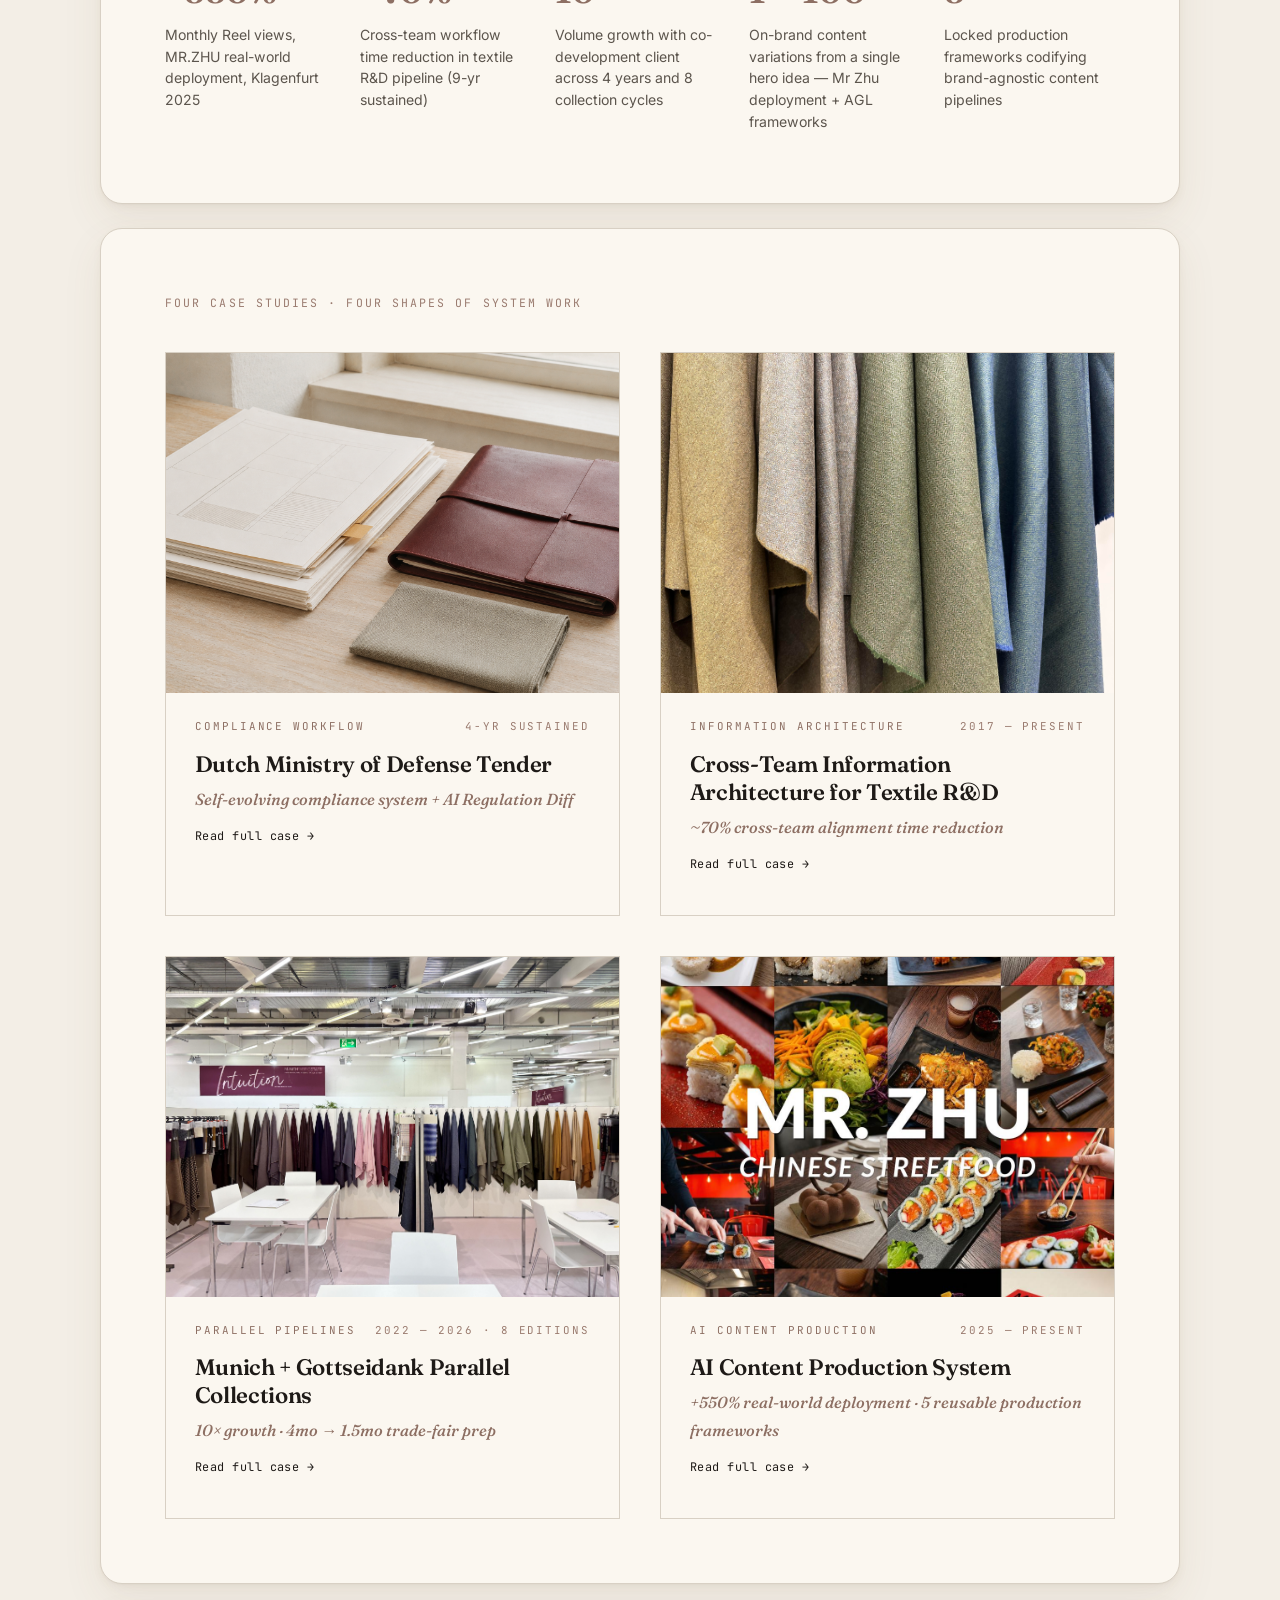
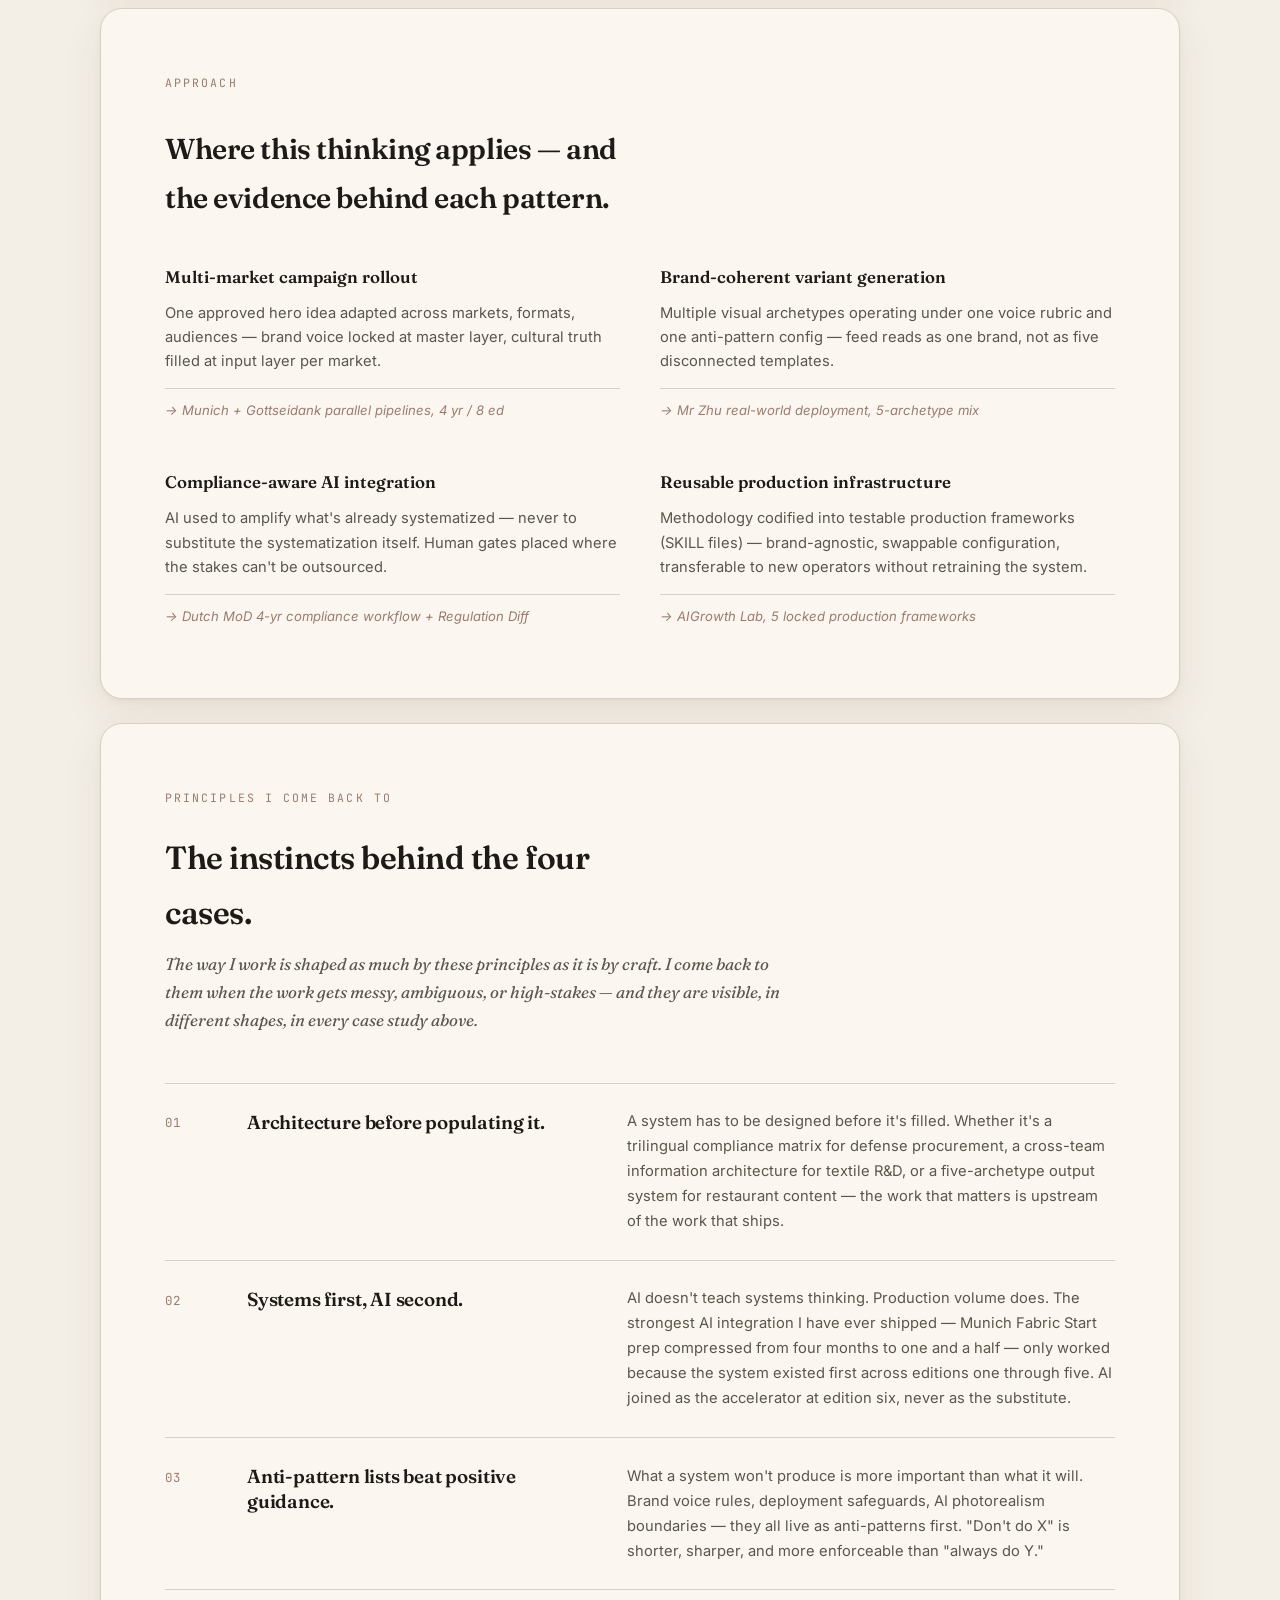
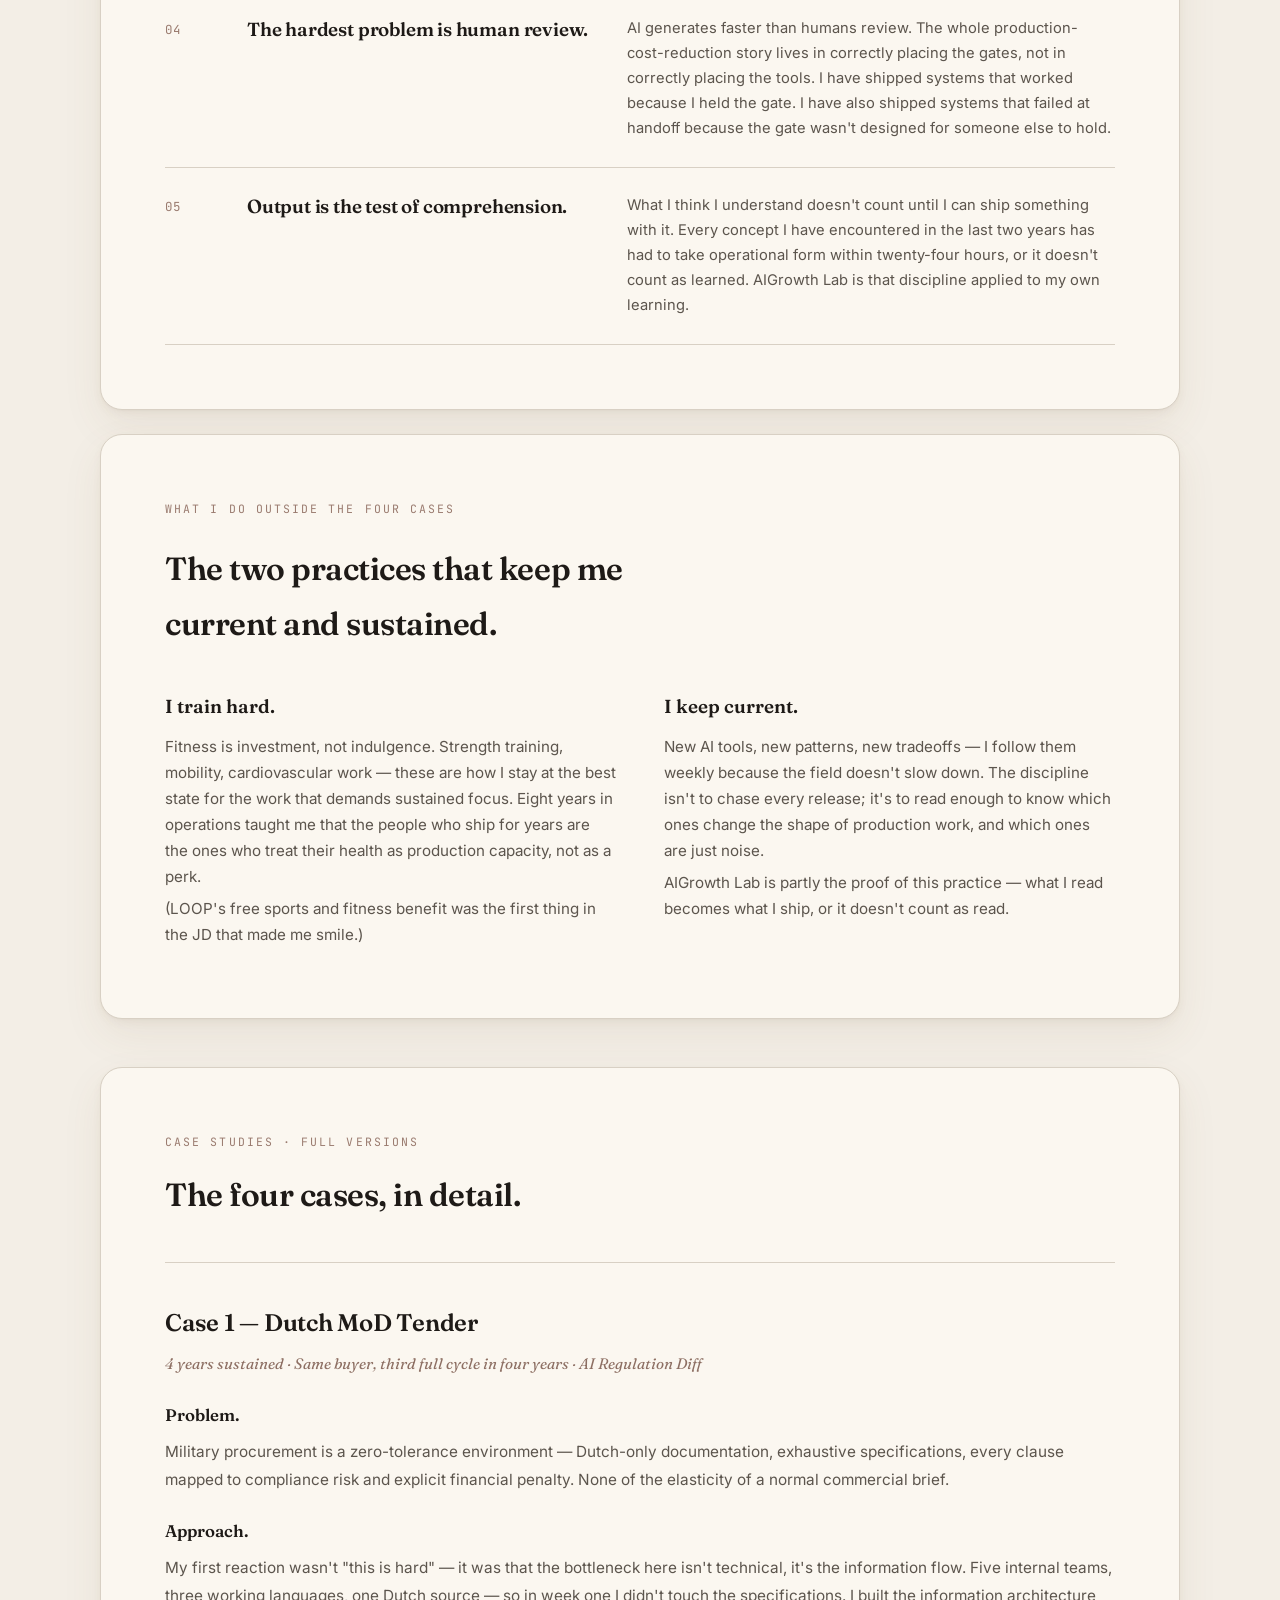
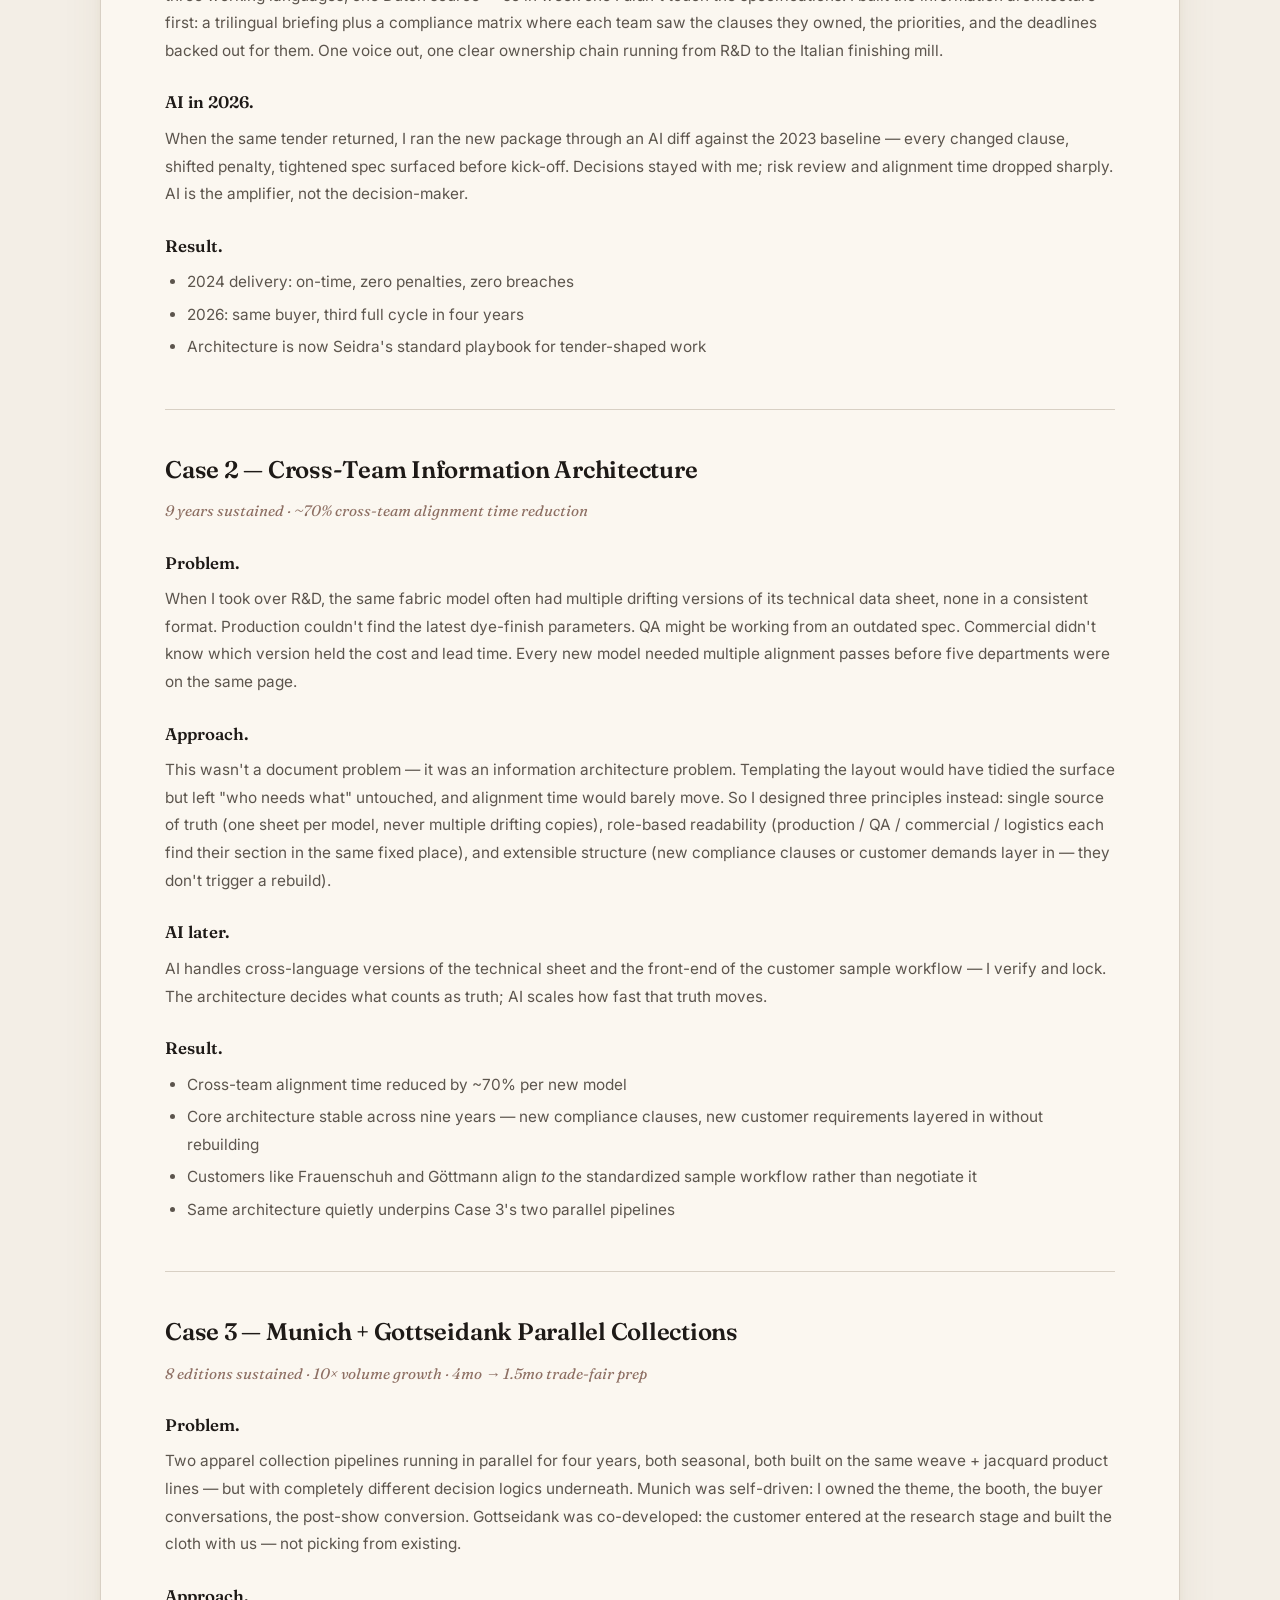
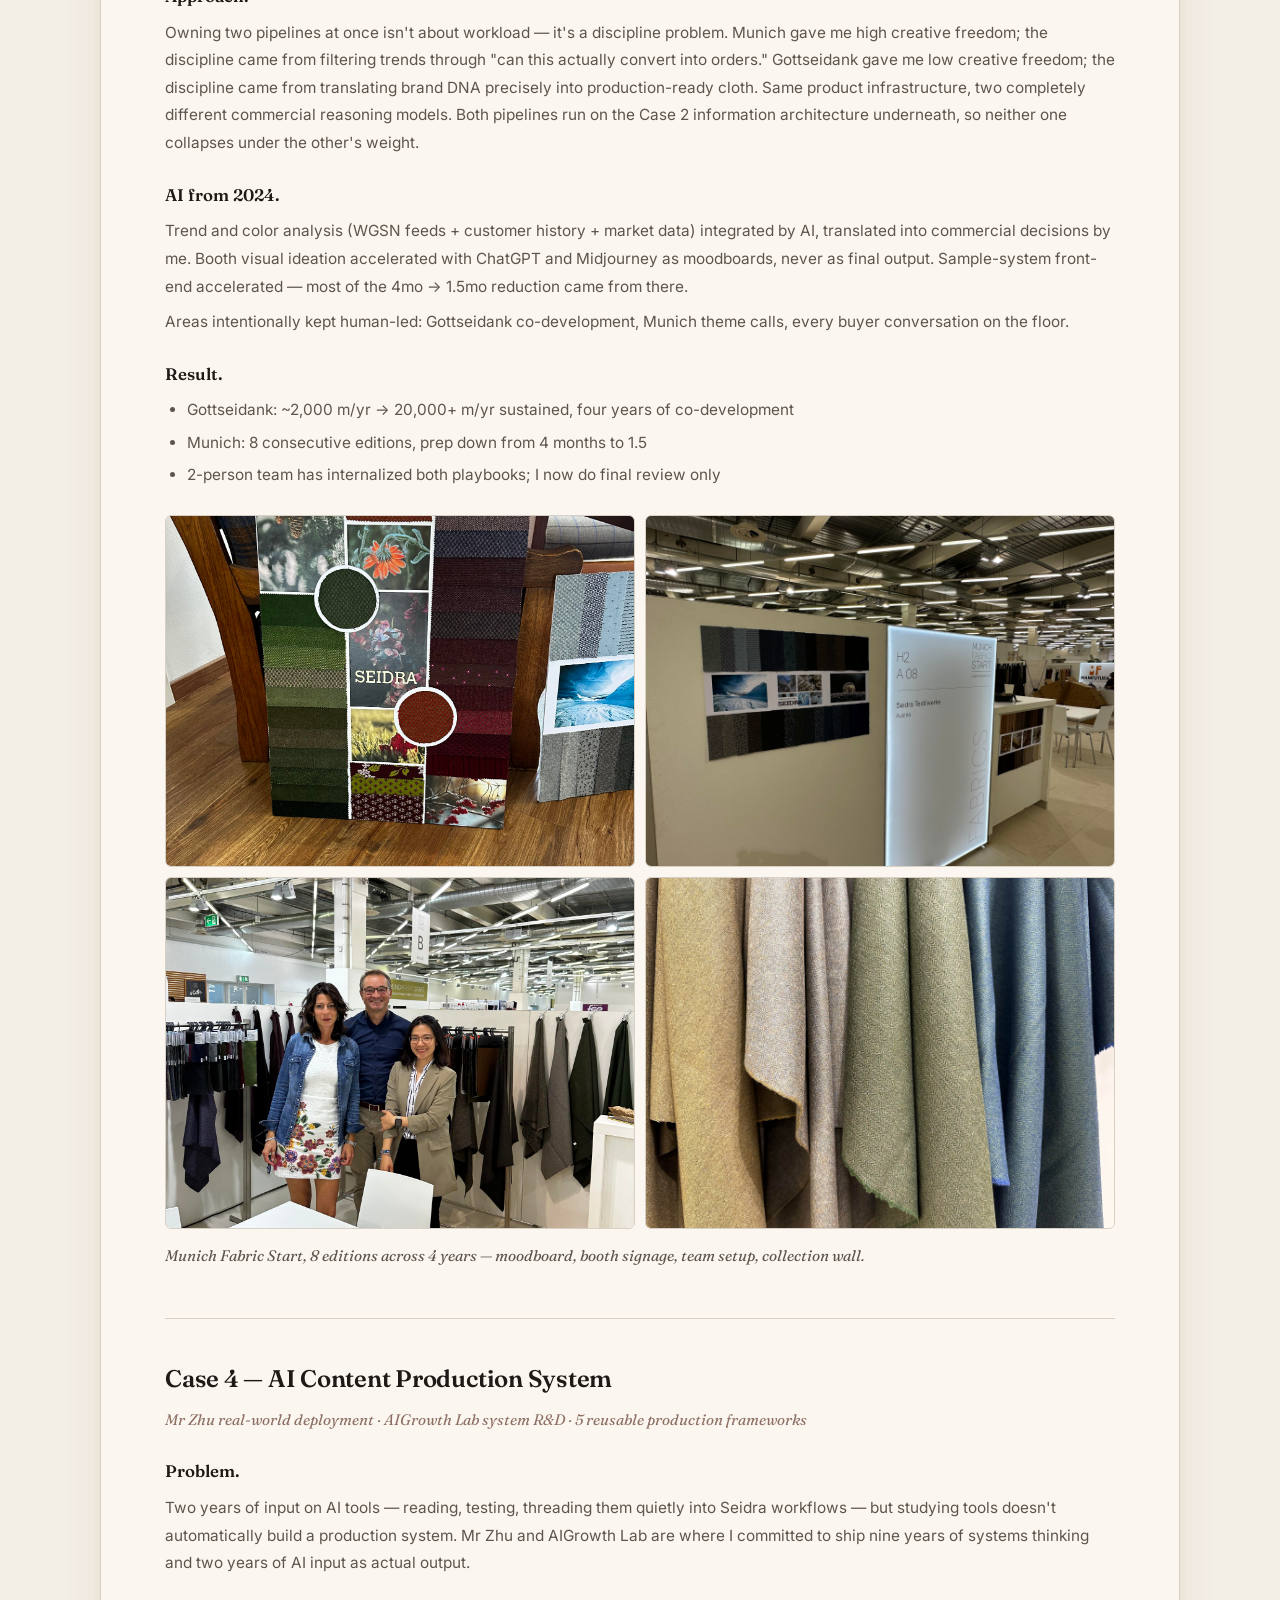
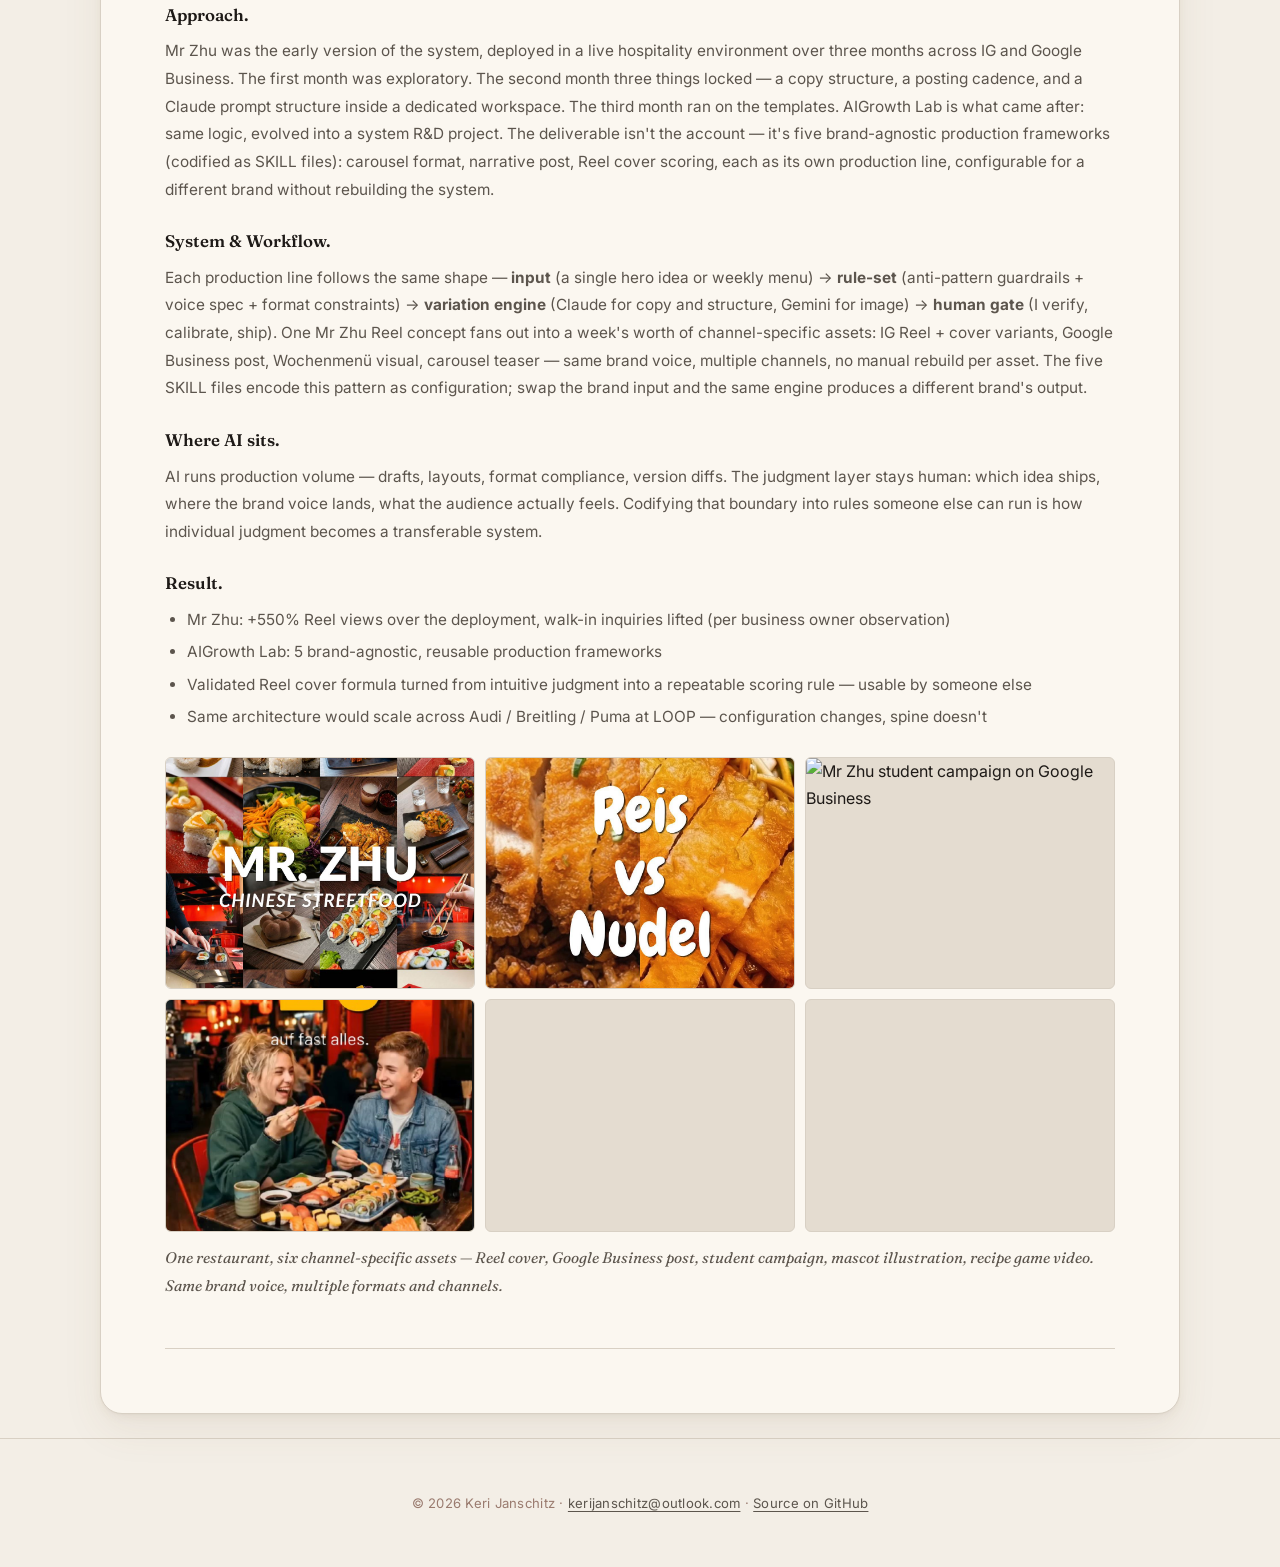
==== commit 2a52e685: "Add visual evidence: asset grids in Case 3 + Case 4 Direct response to "show, don't tell" feedback. " ====
--- a/index.html
+++ b/index.html
@@ -604,6 +604,48 @@
 }
 .case-body ul li { margin: 0.3rem 0; }
 
+/* ==== Asset grids inside case bodies ==== */
+.case-grid-photos {
+  display: grid;
+  grid-template-columns: repeat(3, 1fr);
+  gap: 0.6rem;
+  margin: 1.6rem 0 0.8rem;
+}
+.case-grid-photos.cols-2 {
+  grid-template-columns: repeat(2, 1fr);
+}
+.case-grid-photos > div {
+  aspect-ratio: 4/3;
+  overflow: hidden;
+  border-radius: 6px;
+  background: var(--rule-soft);
+  border: 1px solid var(--rule);
+}
+.case-grid-photos img,
+.case-grid-photos video {
+  width: 100%;
+  height: 100%;
+  object-fit: cover;
+  display: block;
+  transition: transform 0.5s ease;
+}
+.case-grid-photos > div:hover img,
+.case-grid-photos > div:hover video {
+  transform: scale(1.04);
+}
+@media (max-width: 720px) {
+  .case-grid-photos,
+  .case-grid-photos.cols-2 { grid-template-columns: repeat(2, 1fr); }
+}
+.grid-caption {
+  font-family: 'Fraunces', serif;
+  font-style: italic;
+  font-size: 0.88rem;
+  color: var(--ink-faint);
+  margin: 0.4rem 0 0;
+  line-height: 1.5;
+}
+
 /* ==== Footer ==== */
 footer.site {
   border-top: 1px solid var(--rule);
@@ -929,6 +971,14 @@
       <li>Munich: 8 consecutive editions, prep down from 4 months to 1.5</li>
       <li>2-person team has internalized both playbooks; I now do final review only</li>
     </ul>
+
+    <div class="case-grid-photos cols-2">
+      <div><img src="./portfolio/assets/collection/munich/munich-moodboard-seidra.jpg" alt="Munich Fabric Start moodboard" loading="lazy"></div>
+      <div><img src="./portfolio/assets/collection/munich/munich-signage-h2a08.jpg" alt="Munich Fabric Start booth signage H2A08" loading="lazy"></div>
+      <div><img src="./portfolio/assets/collection/munich/munich-team-booth.jpg" alt="Team at Munich Fabric Start booth" loading="lazy"></div>
+      <div><img src="./portfolio/assets/collection/munich/munich-fabric-hero.jpg" alt="Fabric weaves on the Munich collection wall" loading="lazy"></div>
+    </div>
+    <p class="grid-caption">Munich Fabric Start, 8 editions across 4 years — moodboard, booth signage, team setup, collection wall.</p>
   </div>
 
   <div class="case-body" id="case-4">
@@ -954,6 +1004,16 @@
       <li>Validated Reel cover formula turned from intuitive judgment into a repeatable scoring rule — usable by someone else</li>
       <li>Same architecture would scale across Audi / Breitling / Puma at LOOP — configuration changes, spine doesn't</li>
     </ul>
+
+    <div class="case-grid-photos">
+      <div><img src="./portfolio/assets/recent-ai-content/mrzhu/mrzhu-brand-composite.jpg" alt="Mr Zhu brand composite mood-board" loading="lazy"></div>
+      <div><img src="./portfolio/assets/recent-ai-content/mrzhu/mrzhu-reis-vs-nudel.jpg" alt="Mr Zhu — Reis vs Nudel campaign asset" loading="lazy"></div>
+      <div><img src="./portfolio/assets/recent-ai-content/mrzhu/mrzhu-schueler-google-business.png" alt="Mr Zhu student campaign on Google Business" loading="lazy"></div>
+      <div><img src="./portfolio/assets/recent-ai-content/mrzhu/mrzhu-schueler-reel.png" alt="Mr Zhu student-targeted Reel cover" loading="lazy"></div>
+      <div><video src="./portfolio/assets/recent-ai-content/mrzhu/mrzhu-mascot-illustration.mp4" autoplay loop muted playsinline preload="metadata"></video></div>
+      <div><video src="./portfolio/assets/recent-ai-content/mrzhu/mrzhu-tictactoe-sushi.mp4" autoplay loop muted playsinline preload="metadata"></video></div>
+    </div>
+    <p class="grid-caption">One restaurant, six channel-specific assets — Reel cover, Google Business post, student campaign, mascot illustration, recipe game video. Same brand voice, multiple formats and channels.</p>
   </div>
 
 </section>
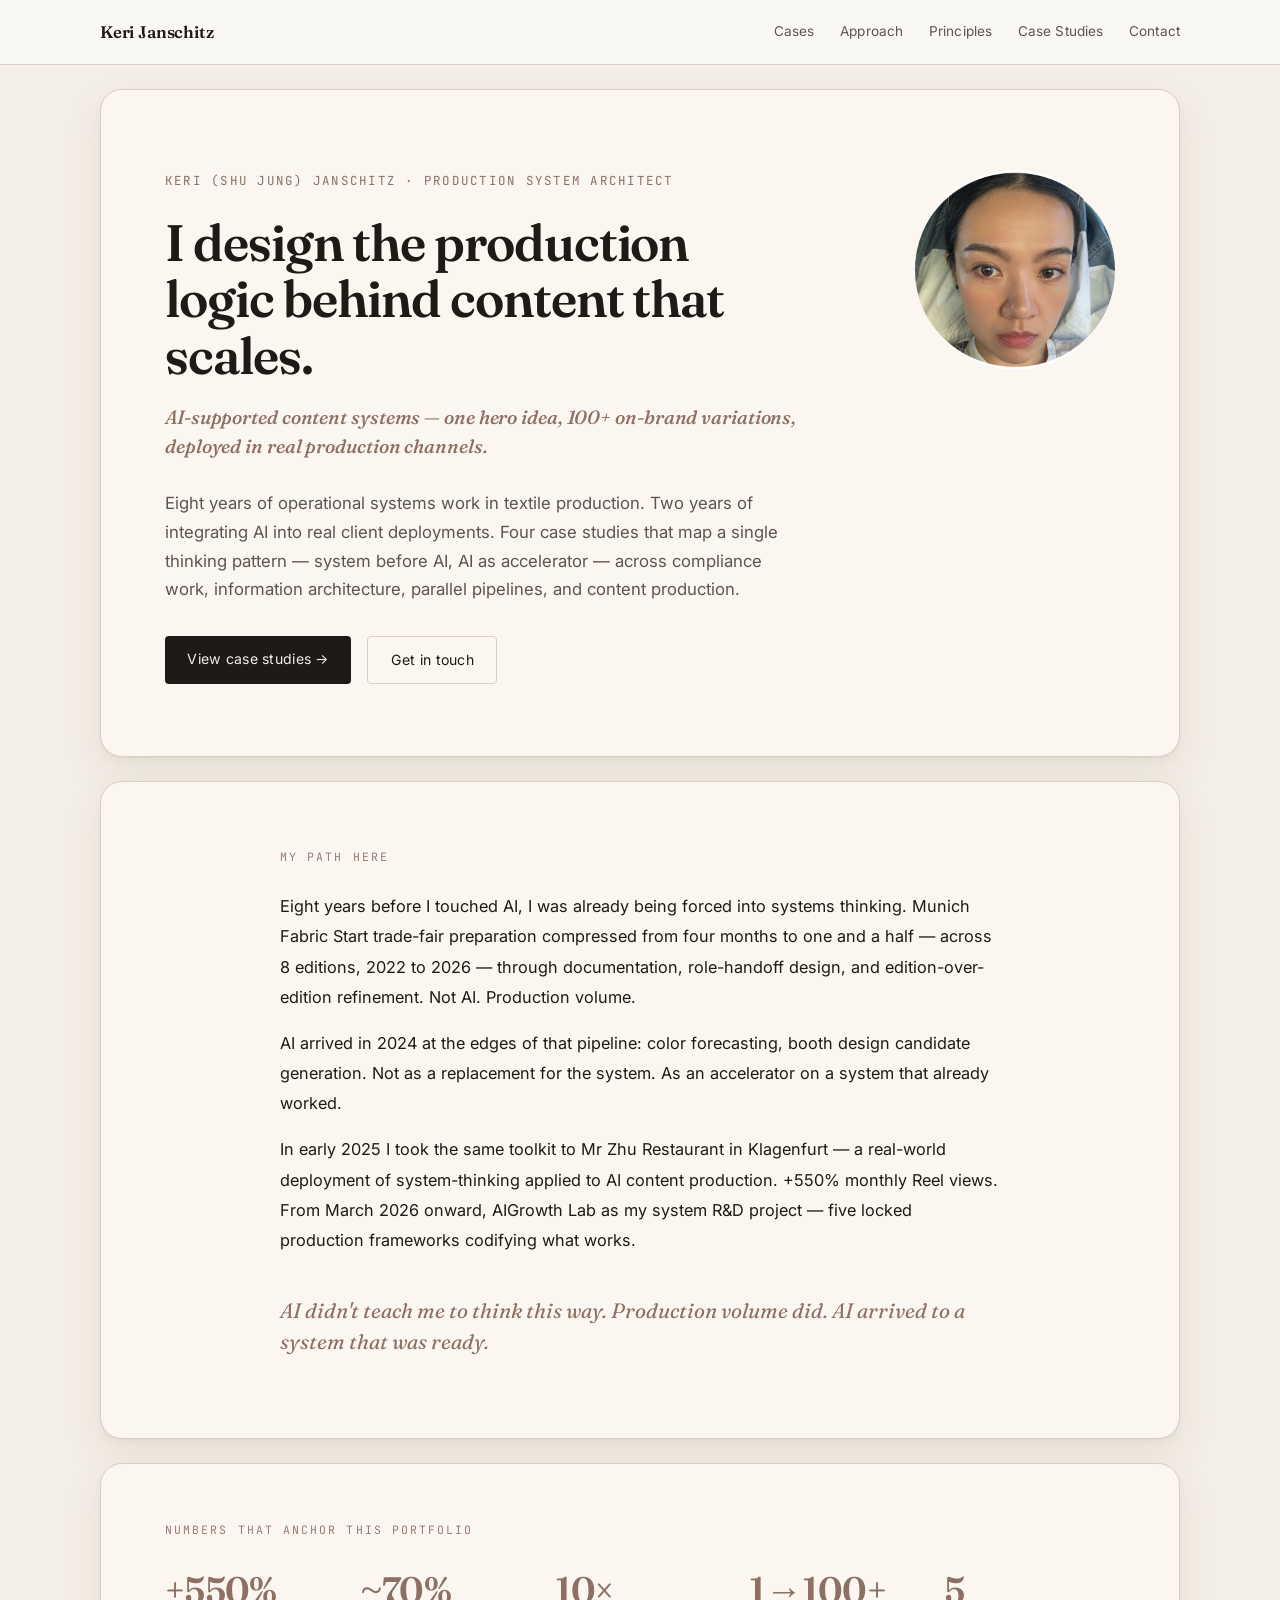
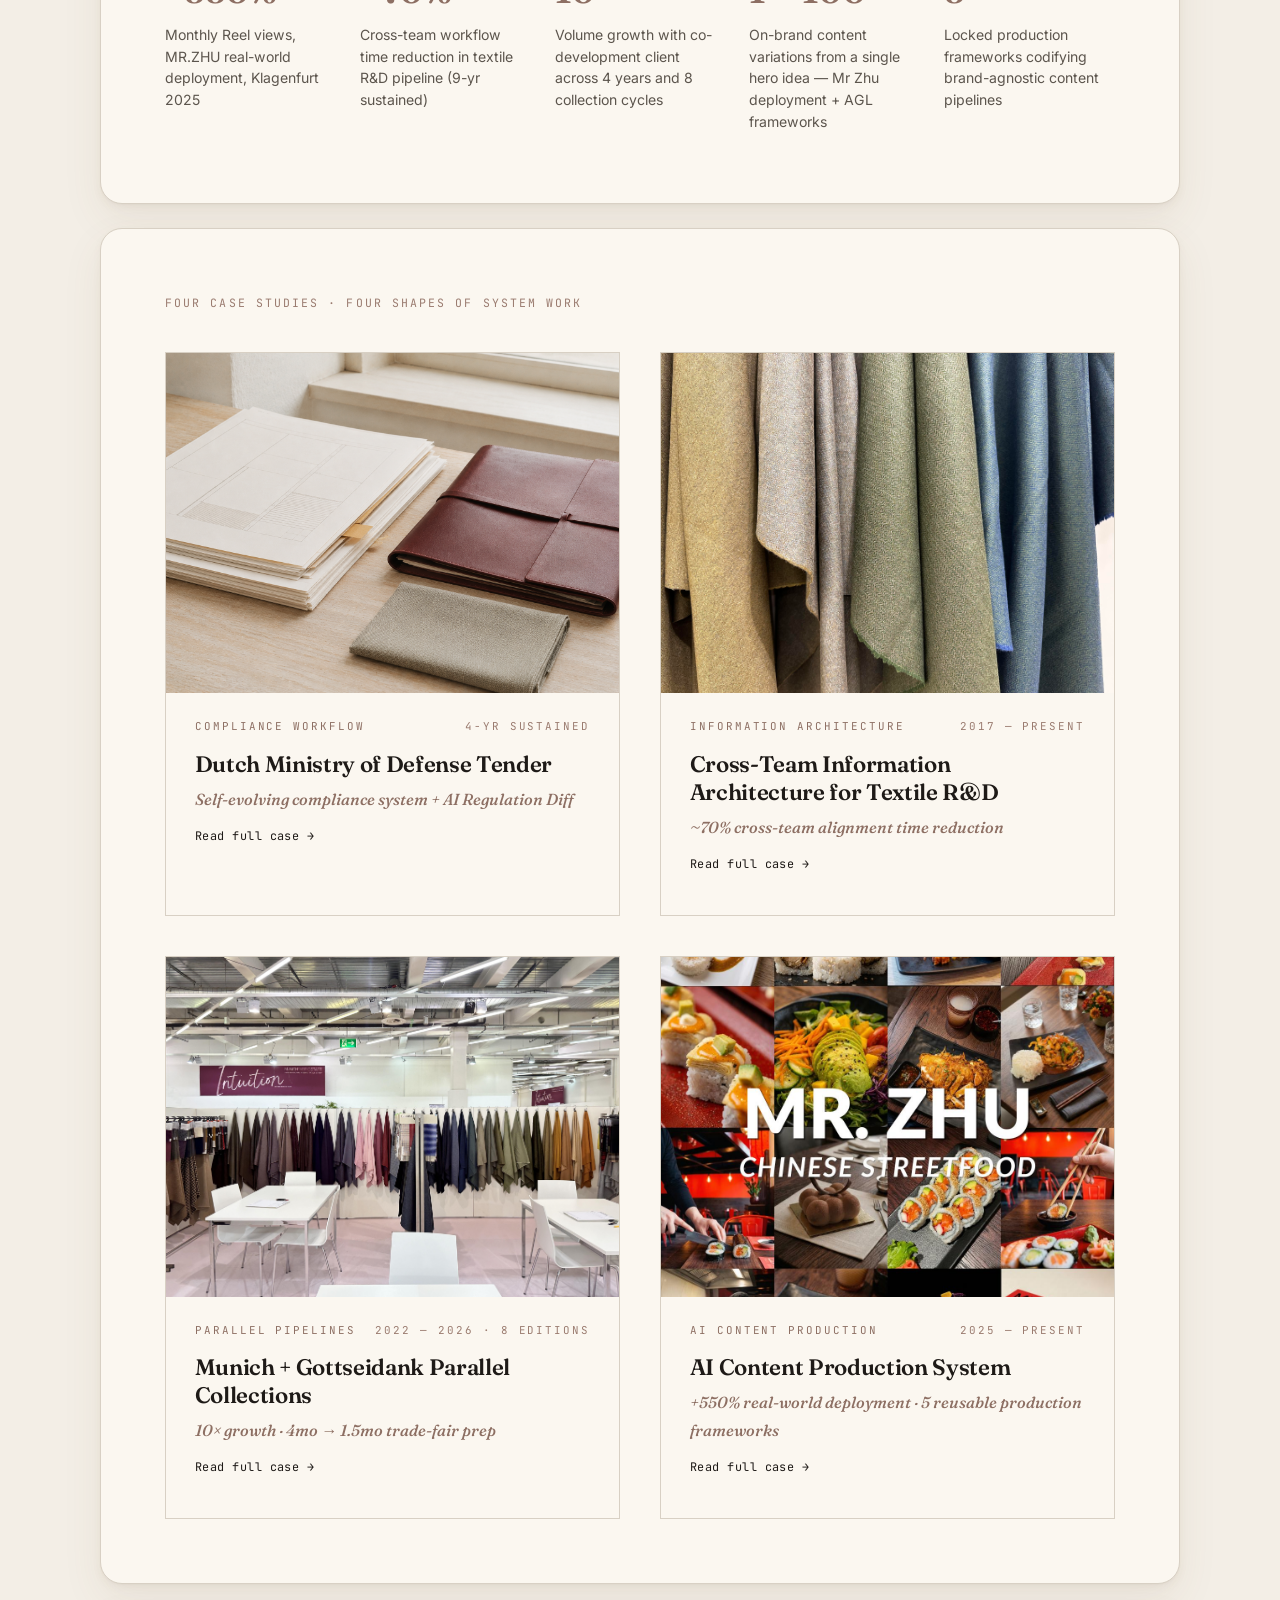
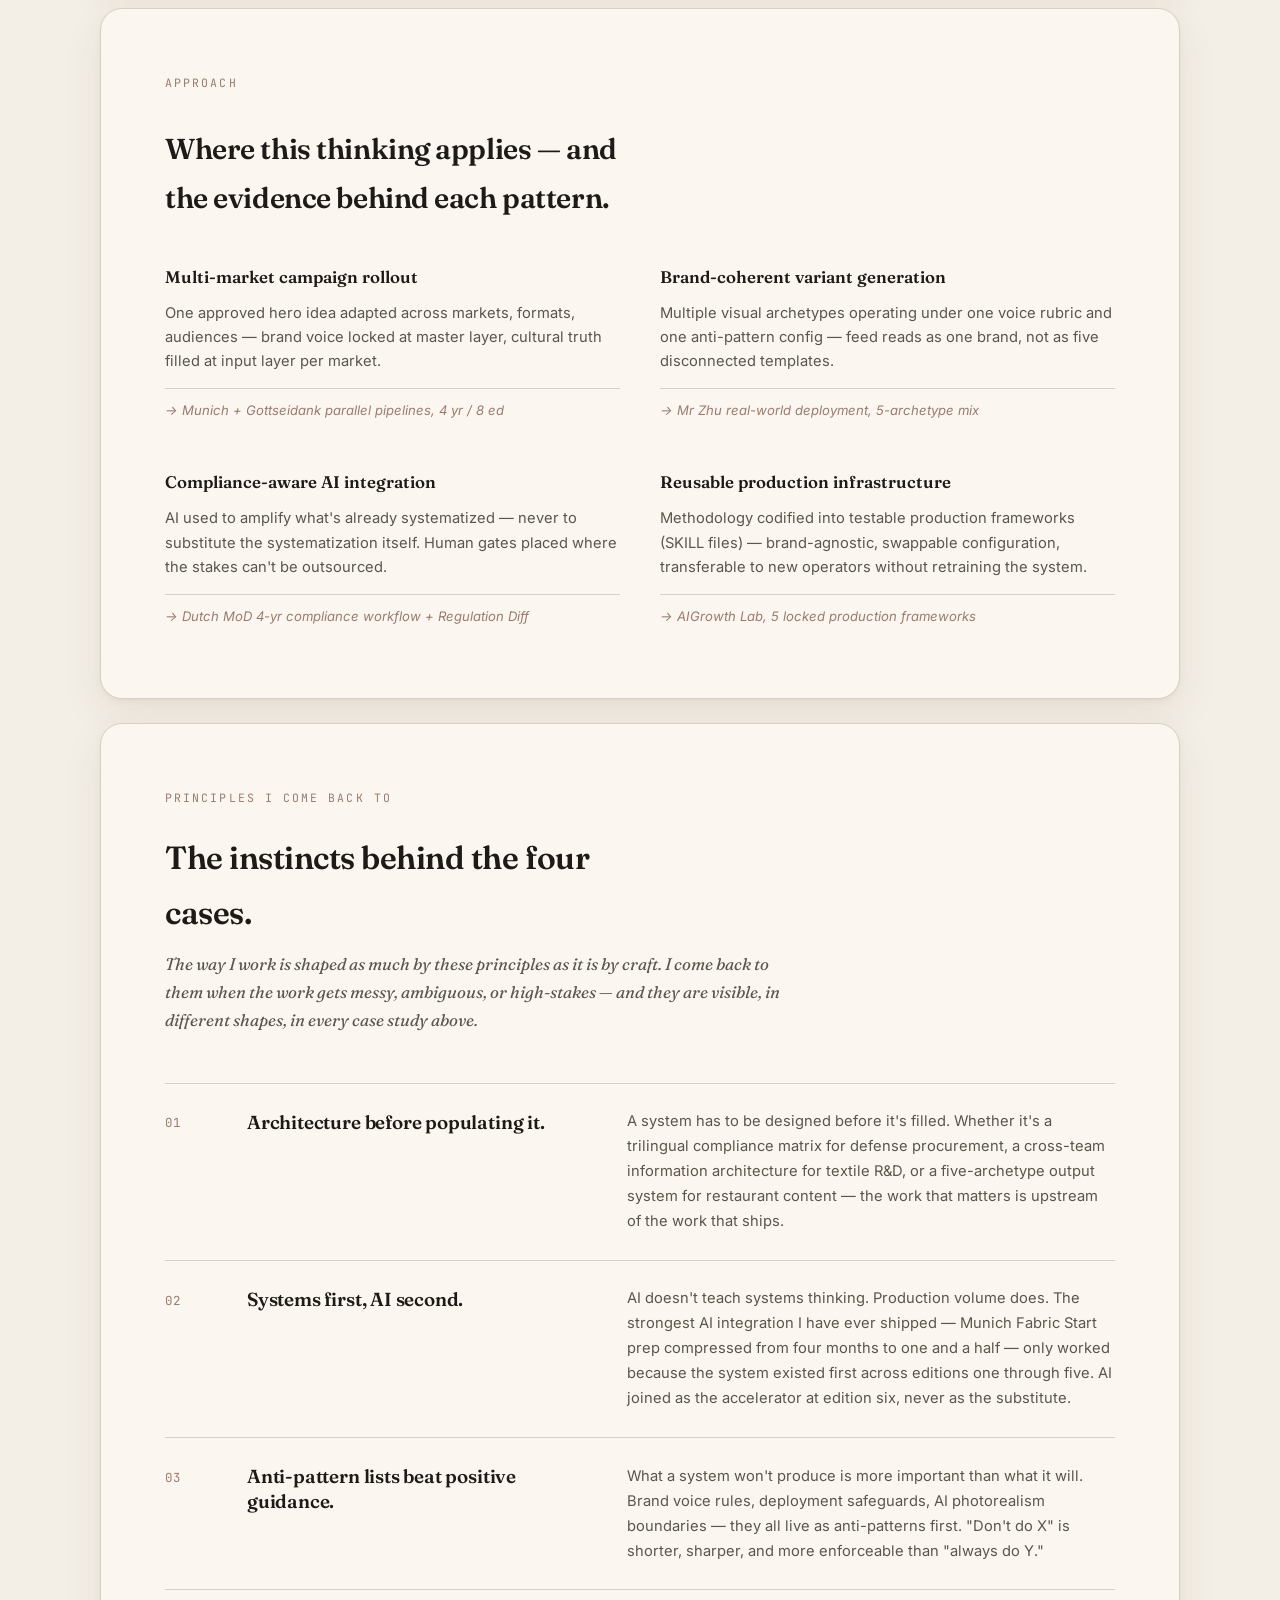
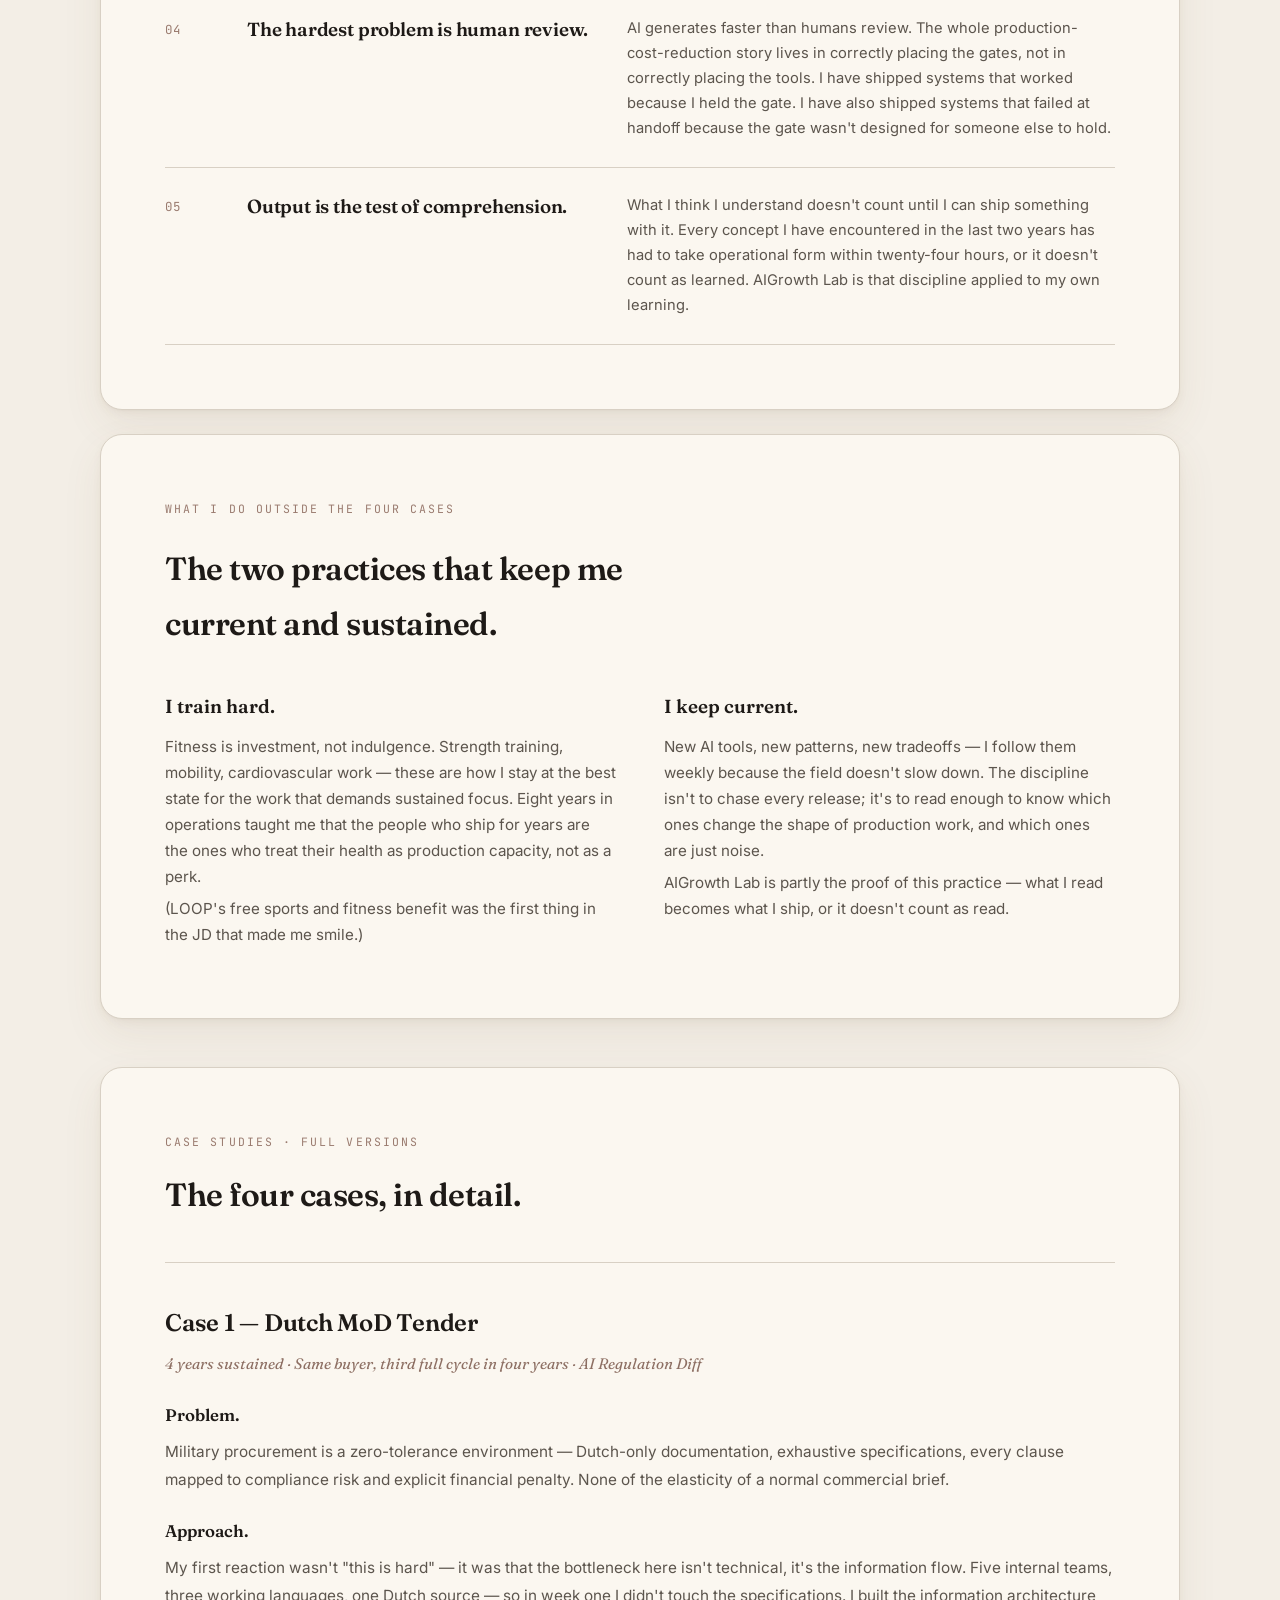
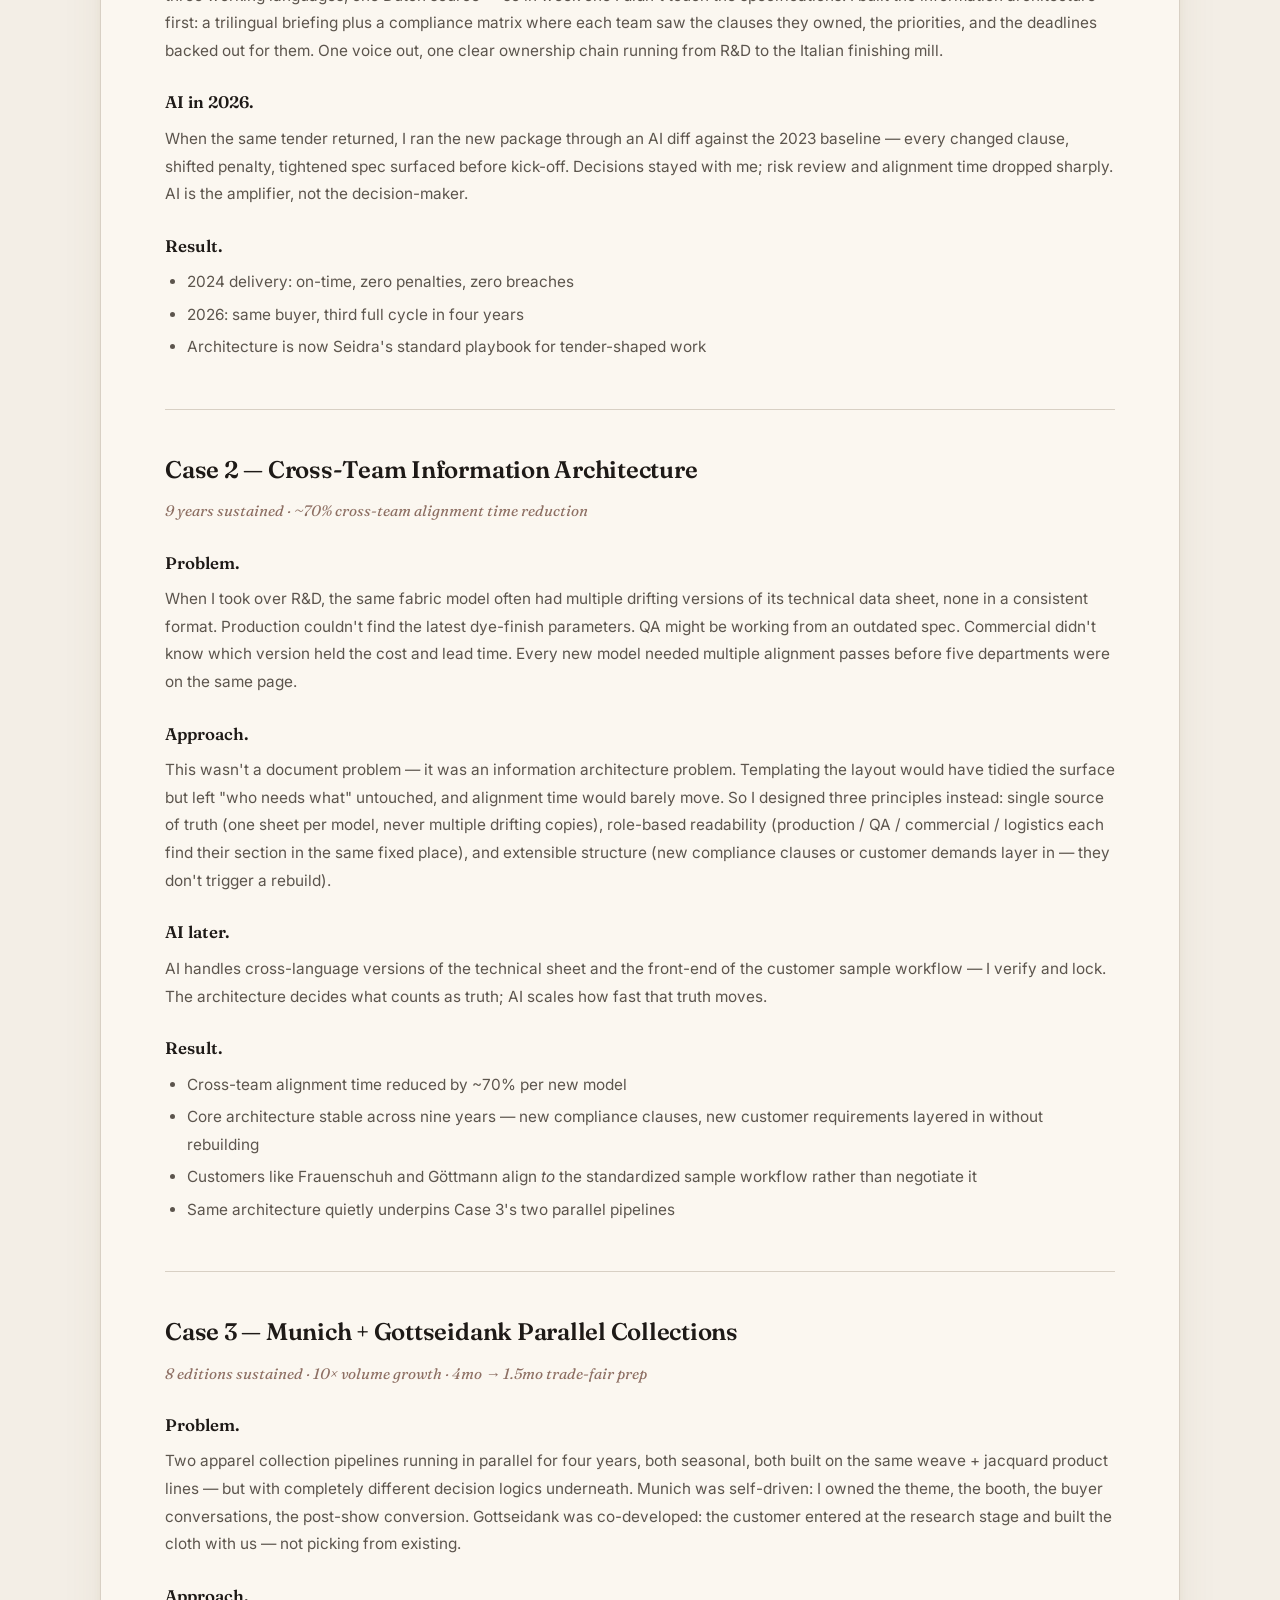
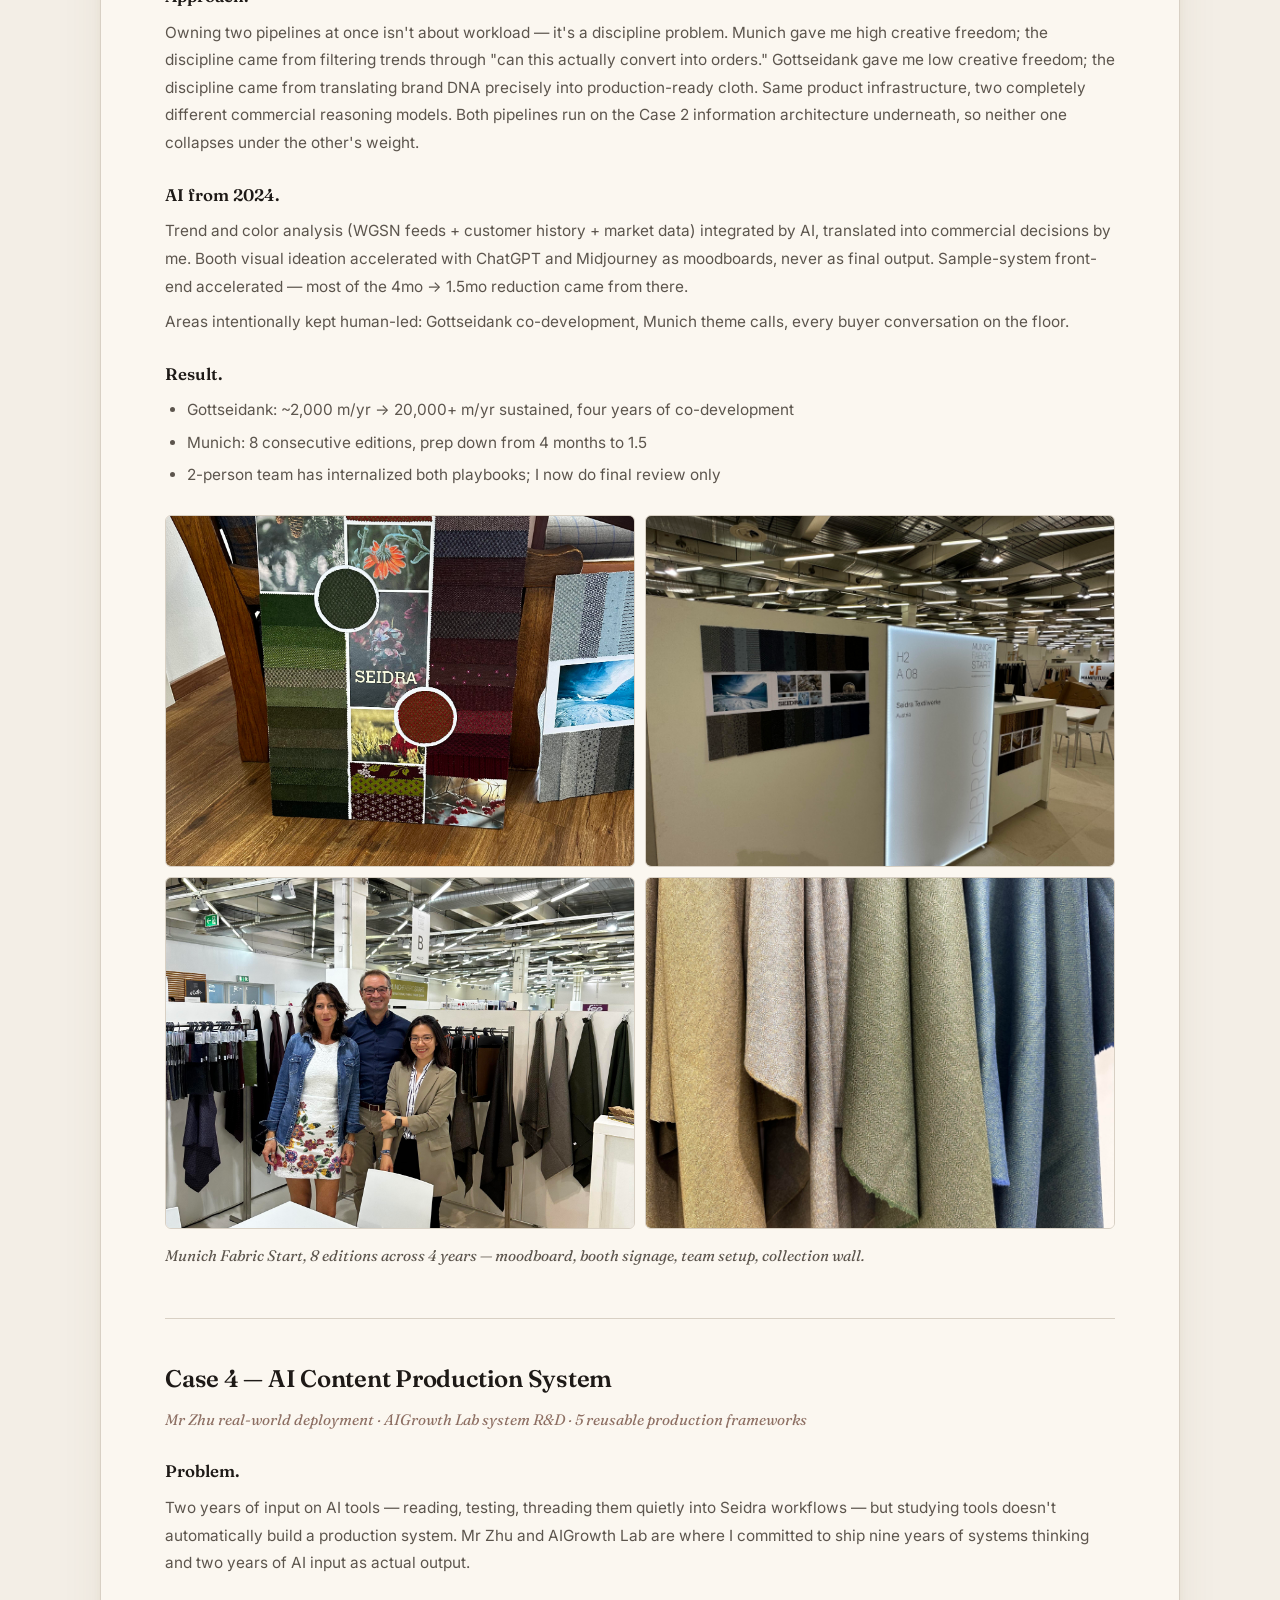
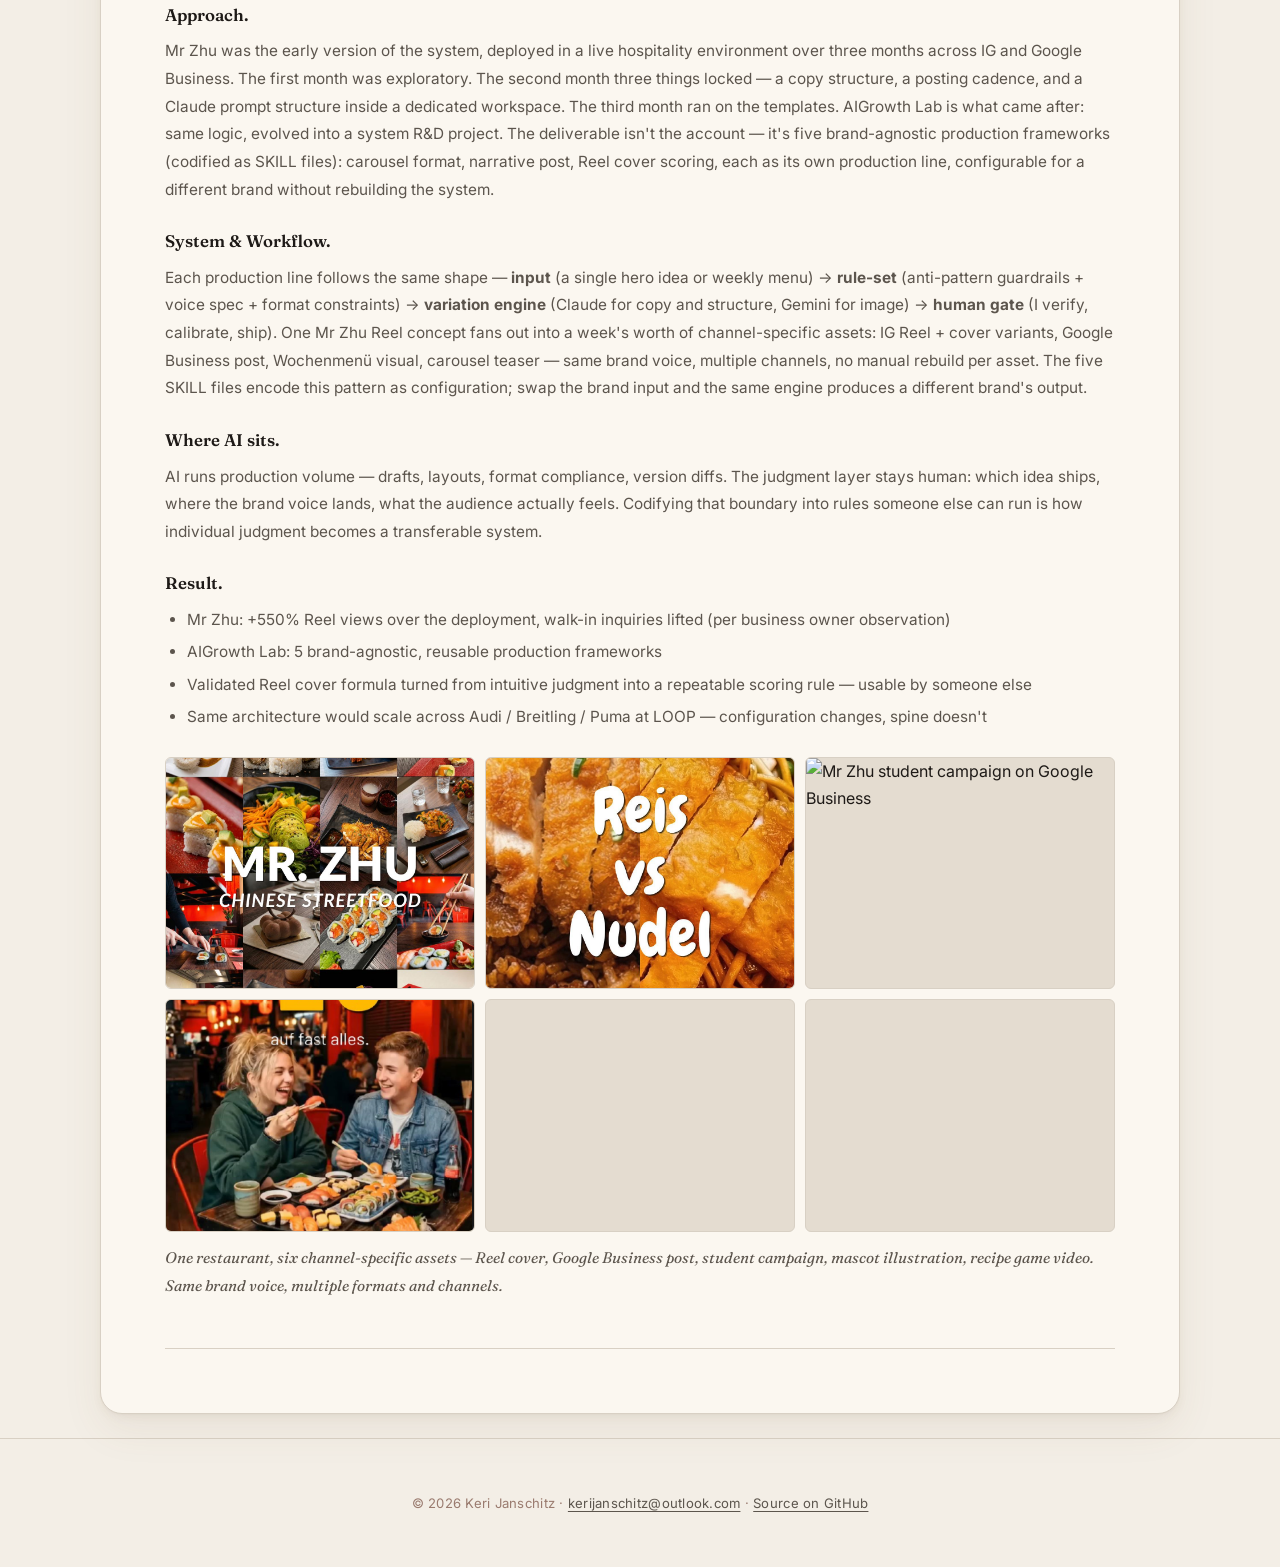
==== commit 09d1dbf7: "Tier 2 interactions: lightbox, scroll fade, metric hover Adds subtle interactivity without breaking " ====
--- a/index.html
+++ b/index.html
@@ -656,6 +656,79 @@
   letter-spacing: 0.02em;
 }
 footer.site a { color: var(--ink-soft); }
+
+/* ==== Tier 2: Interactions ==== */
+
+/* Scroll fade-in */
+.fade-on-scroll {
+  opacity: 0;
+  transform: translateY(18px);
+  transition: opacity 0.7s ease, transform 0.7s ease;
+}
+.fade-on-scroll.in-view {
+  opacity: 1;
+  transform: translateY(0);
+}
+
+/* Metric hover */
+.metric {
+  transition: transform 0.25s ease;
+}
+.metric .num,
+.metric .desc {
+  transition: color 0.25s ease;
+}
+.metric:hover .num { color: var(--accent-deep); }
+.metric:hover .desc { color: var(--ink); }
+
+/* Lightbox */
+.case-grid-photos > div { cursor: zoom-in; }
+.case-grid-photos > div:has(video) { cursor: default; }
+.lightbox {
+  position: fixed;
+  inset: 0;
+  background: rgba(30, 26, 23, 0.94);
+  display: none;
+  align-items: center;
+  justify-content: center;
+  z-index: 1000;
+  padding: 2rem;
+  cursor: zoom-out;
+}
+.lightbox.open {
+  display: flex;
+  animation: lightbox-fade 0.2s ease;
+}
+@keyframes lightbox-fade {
+  from { opacity: 0; }
+  to { opacity: 1; }
+}
+.lightbox-img {
+  max-width: 92vw;
+  max-height: 88vh;
+  width: auto;
+  height: auto;
+  object-fit: contain;
+  border-radius: 6px;
+  box-shadow: 0 30px 70px rgba(0, 0, 0, 0.55);
+  cursor: zoom-out;
+}
+.lightbox-close {
+  position: absolute;
+  top: 1.2rem;
+  right: 1.6rem;
+  background: transparent;
+  border: none;
+  color: var(--bg);
+  font-size: 1.8rem;
+  cursor: pointer;
+  font-family: 'Fraunces', serif;
+  line-height: 1;
+  padding: 0.4rem 0.7rem;
+  opacity: 0.7;
+  transition: opacity 0.2s;
+}
+.lightbox-close:hover { opacity: 1; }
 </style>
 </head>
 <body>
@@ -1022,5 +1095,66 @@
   <p>© 2026 Keri Janschitz · <a href="mailto:kerijanschitz@outlook.com">kerijanschitz@outlook.com</a> · <a href="https://github.com/keriJ12/keri-portfolio" target="_blank">Source on GitHub</a></p>
 </footer>
 
+<div id="lightbox" class="lightbox" role="dialog" aria-modal="true" aria-hidden="true" aria-label="Image viewer">
+  <button class="lightbox-close" aria-label="Close image">×</button>
+  <img class="lightbox-img" src="" alt="">
+</div>
+
+<script>
+(function() {
+  // Scroll fade-in (only for sections not already in view)
+  if ('IntersectionObserver' in window) {
+    const obs = new IntersectionObserver((entries) => {
+      entries.forEach(e => {
+        if (e.isIntersecting) {
+          e.target.classList.add('in-view');
+          obs.unobserve(e.target);
+        }
+      });
+    }, { threshold: 0.08, rootMargin: '0px 0px -8% 0px' });
+    document.querySelectorAll('.career-arc, .metrics, .cases, .applies, .principles, .outside, .full-cases').forEach(el => {
+      const rect = el.getBoundingClientRect();
+      const inView = rect.top < window.innerHeight && rect.bottom > 0;
+      if (!inView) {
+        el.classList.add('fade-on-scroll');
+        obs.observe(el);
+      }
+    });
+  }
+
+  // Lightbox
+  const lightbox = document.getElementById('lightbox');
+  if (!lightbox) return;
+  const lbImg = lightbox.querySelector('.lightbox-img');
+  const lbClose = lightbox.querySelector('.lightbox-close');
+  function openLb(src, alt) {
+    lbImg.src = src;
+    lbImg.alt = alt || '';
+    lightbox.classList.add('open');
+    lightbox.setAttribute('aria-hidden', 'false');
+    document.body.style.overflow = 'hidden';
+  }
+  function closeLb() {
+    lightbox.classList.remove('open');
+    lightbox.setAttribute('aria-hidden', 'true');
+    lbImg.src = '';
+    document.body.style.overflow = '';
+  }
+  document.querySelectorAll('.case-grid-photos > div').forEach(cell => {
+    cell.addEventListener('click', () => {
+      const img = cell.querySelector('img');
+      if (!img) return;
+      openLb(img.src, img.alt);
+    });
+  });
+  lightbox.addEventListener('click', (e) => {
+    if (e.target === lightbox || e.target === lbClose || e.target === lbImg) closeLb();
+  });
+  document.addEventListener('keydown', (e) => {
+    if (e.key === 'Escape' && lightbox.classList.contains('open')) closeLb();
+  });
+})();
+</script>
+
 </body>
 </html>
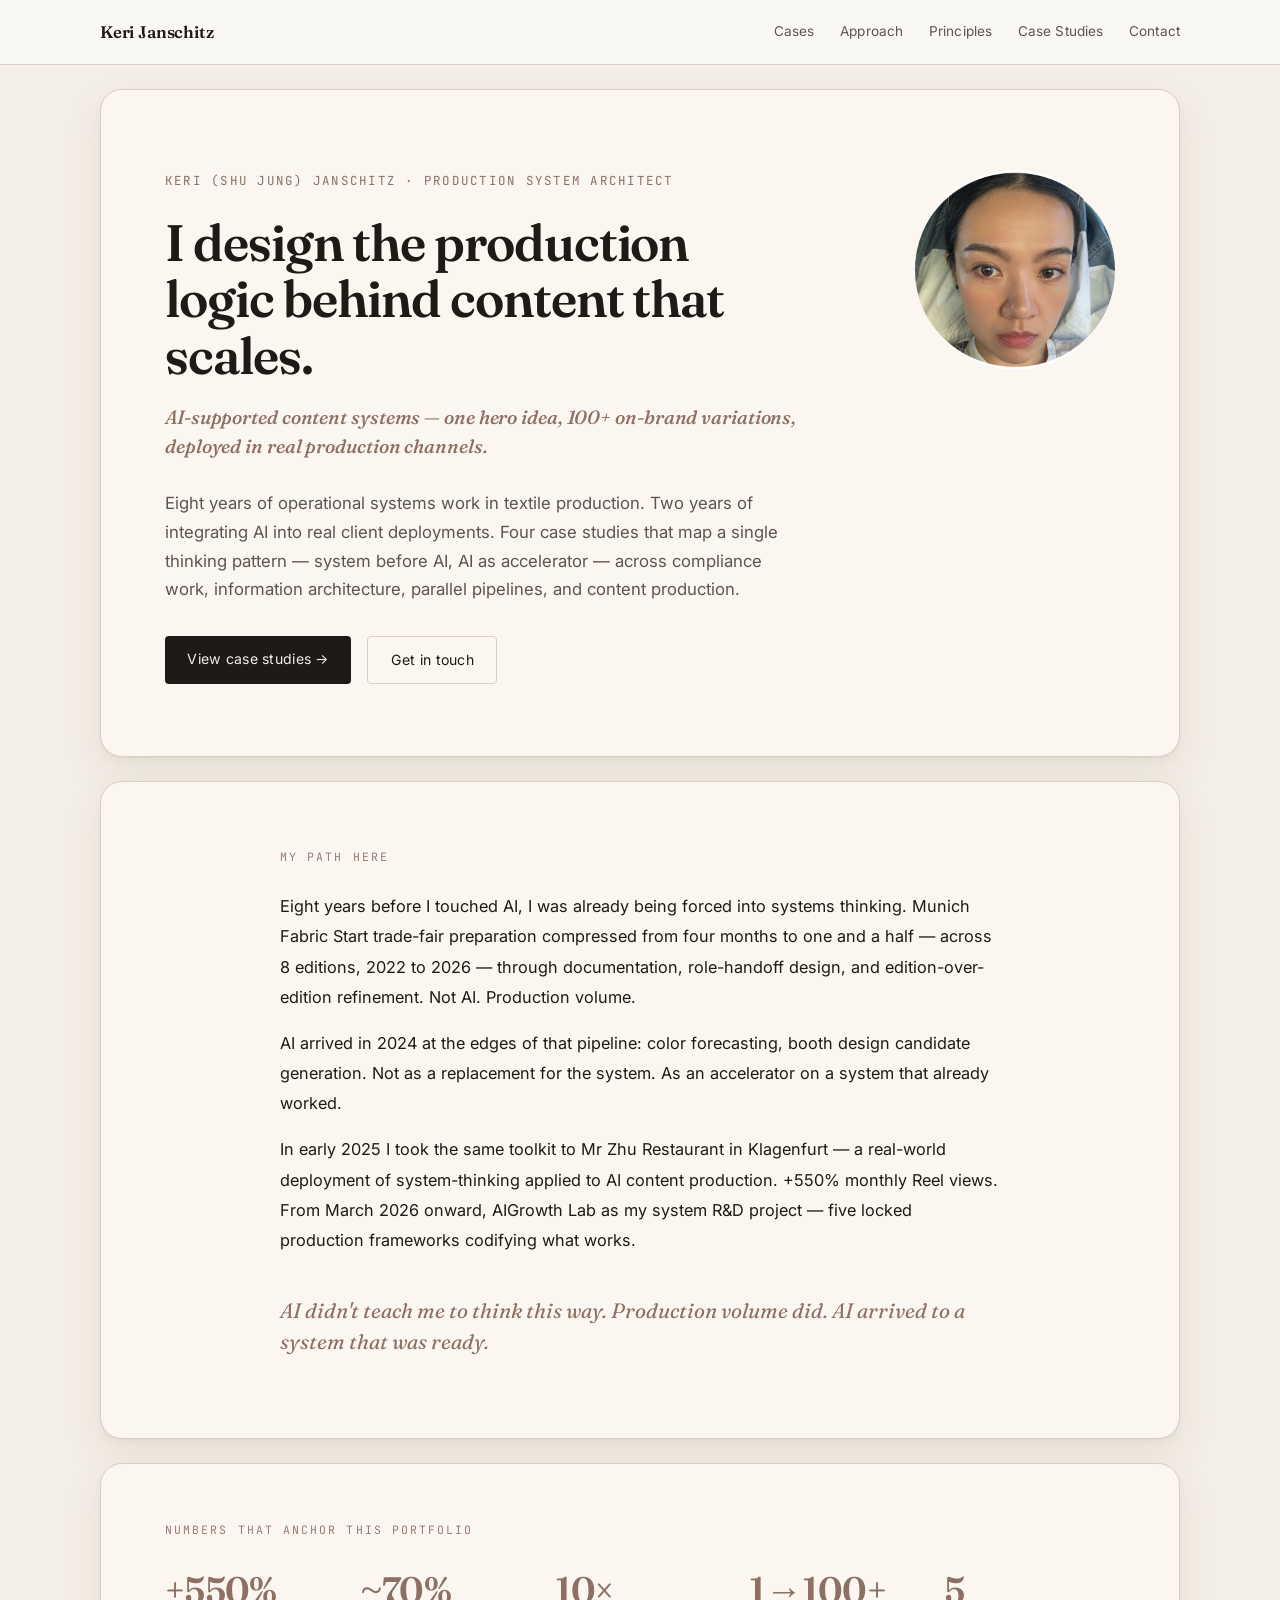
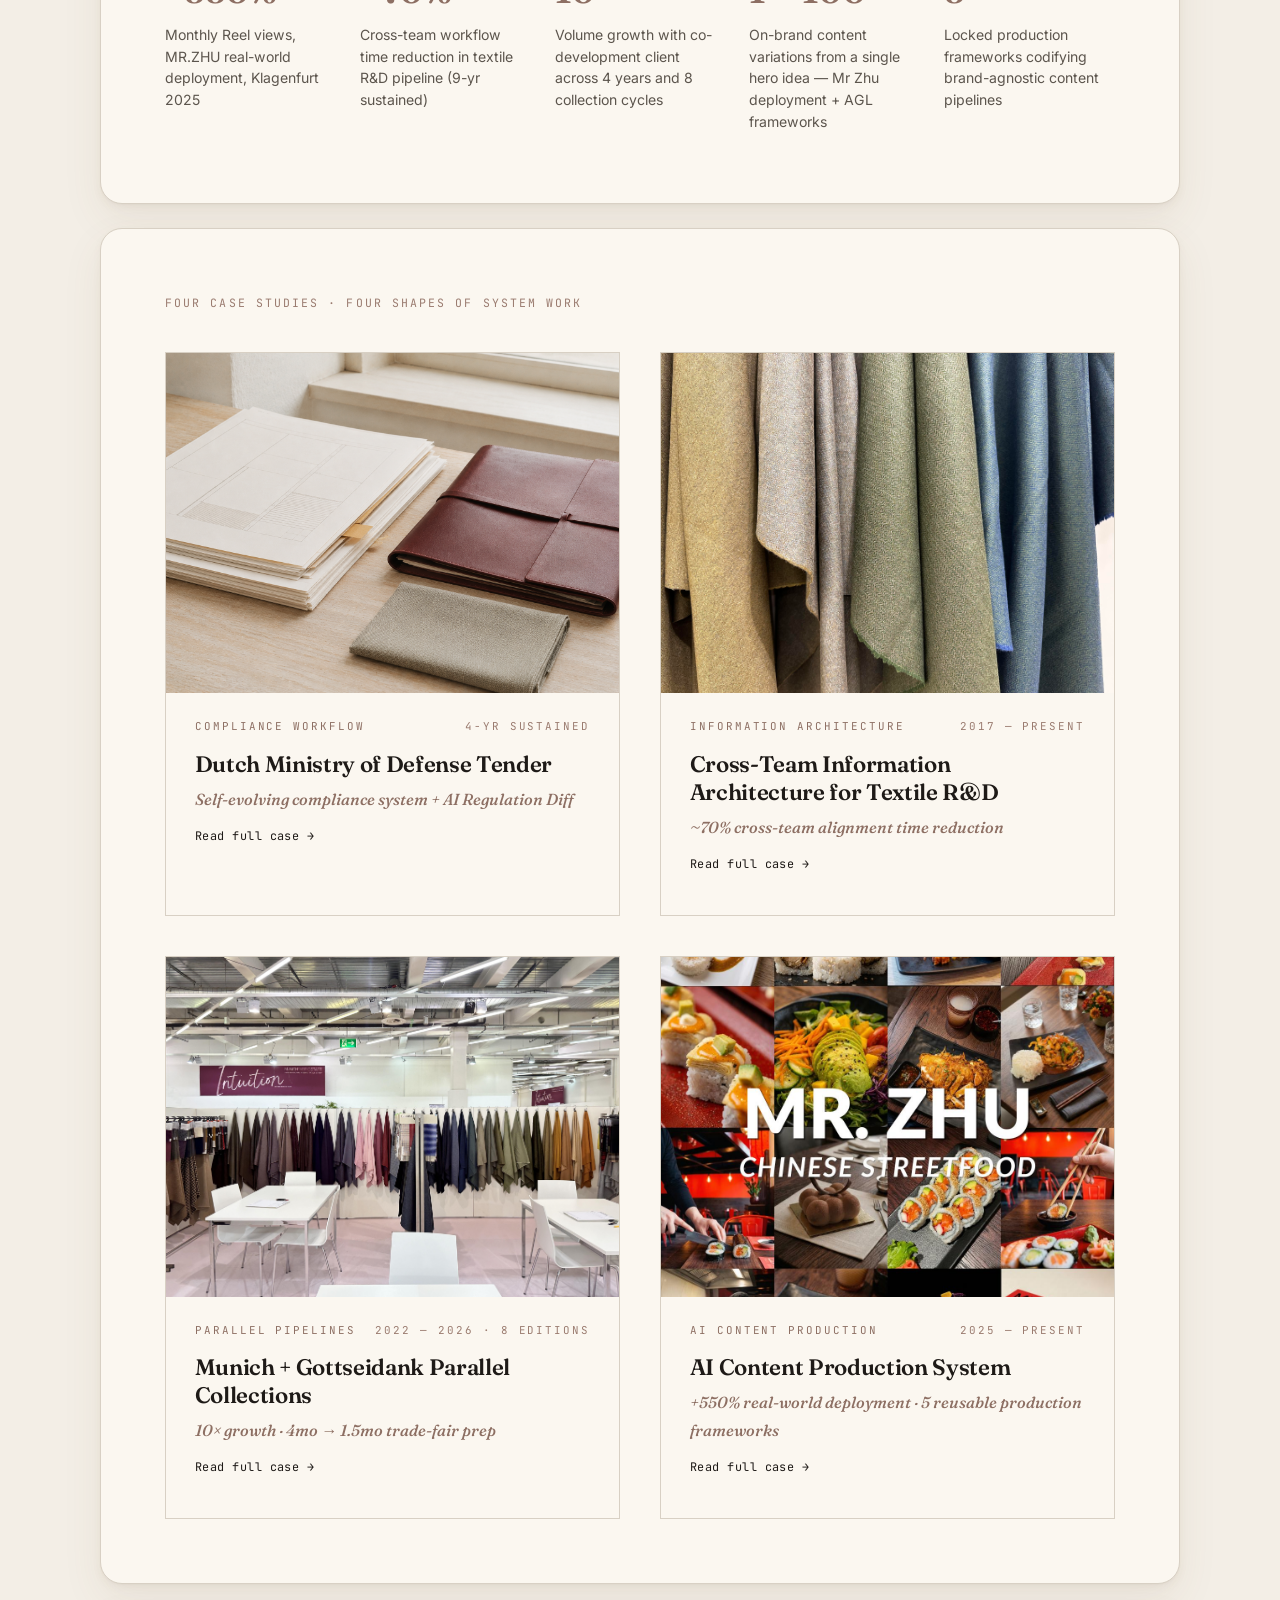
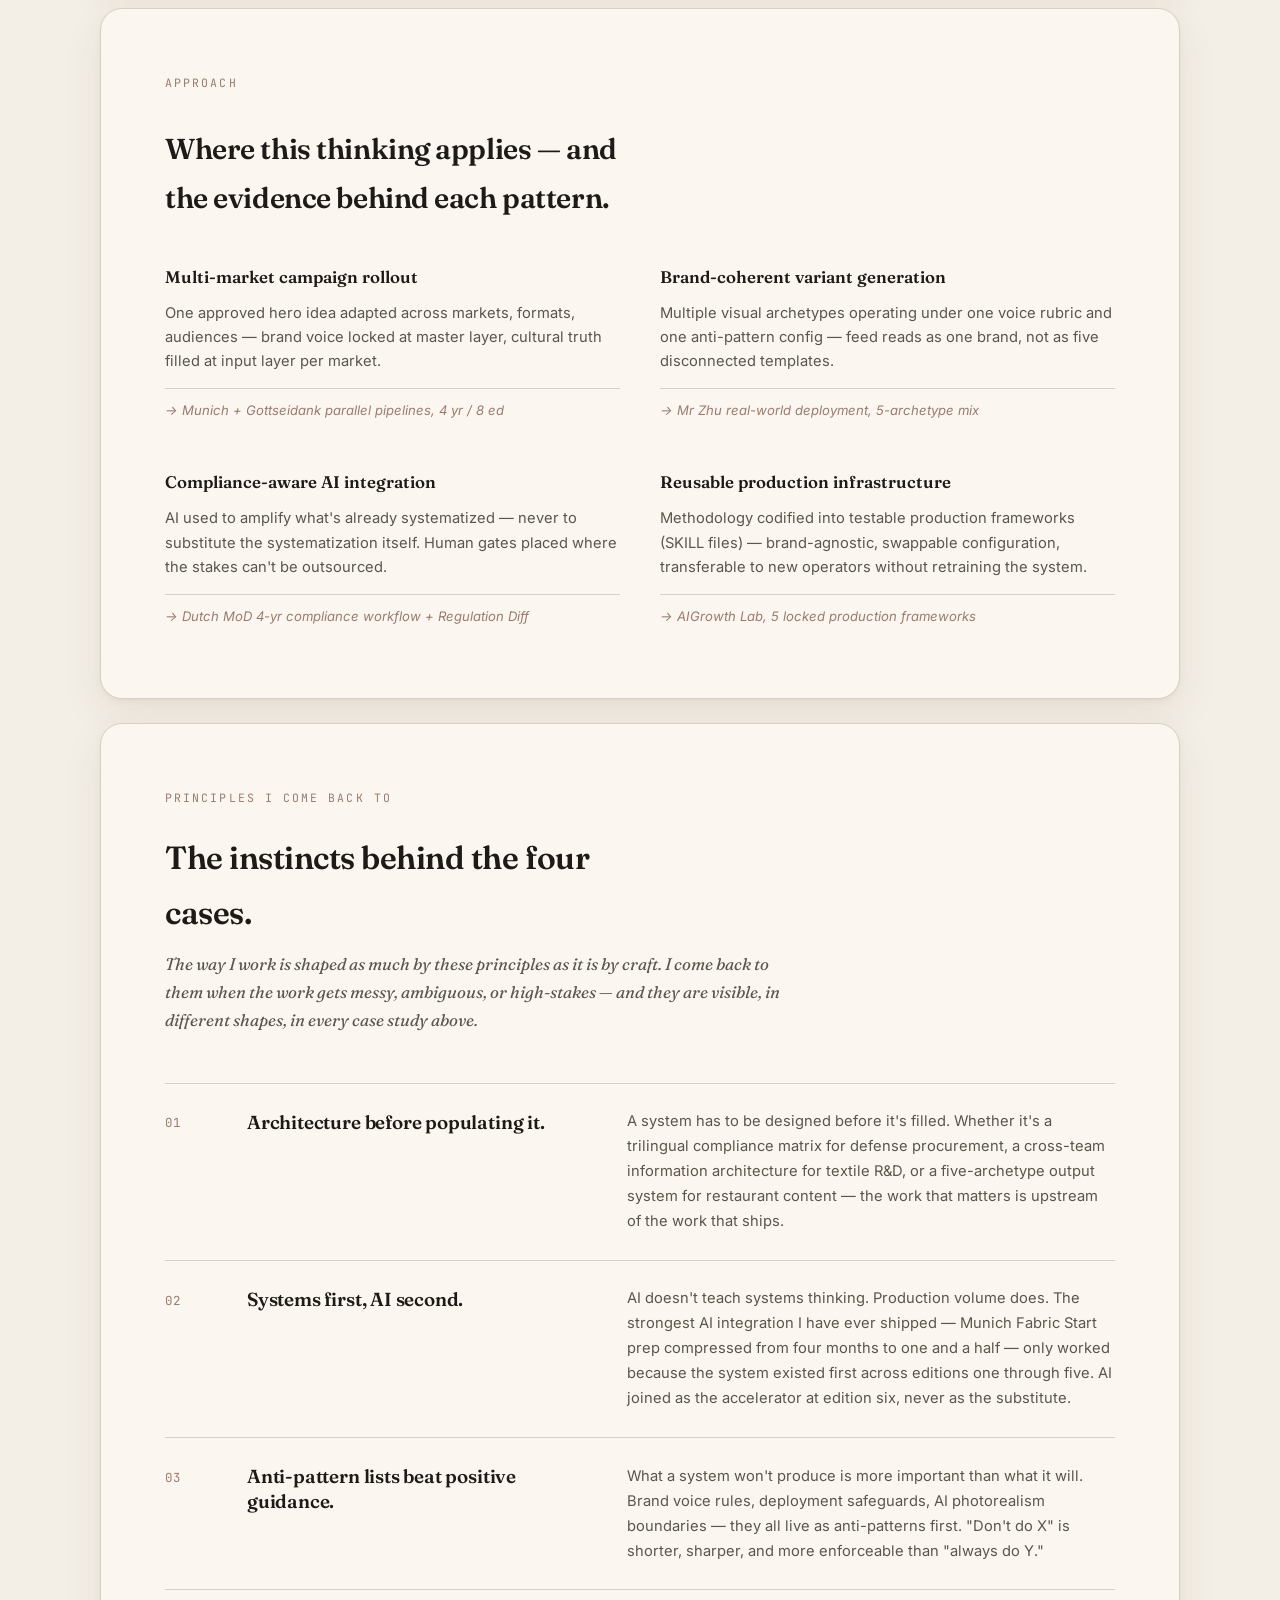
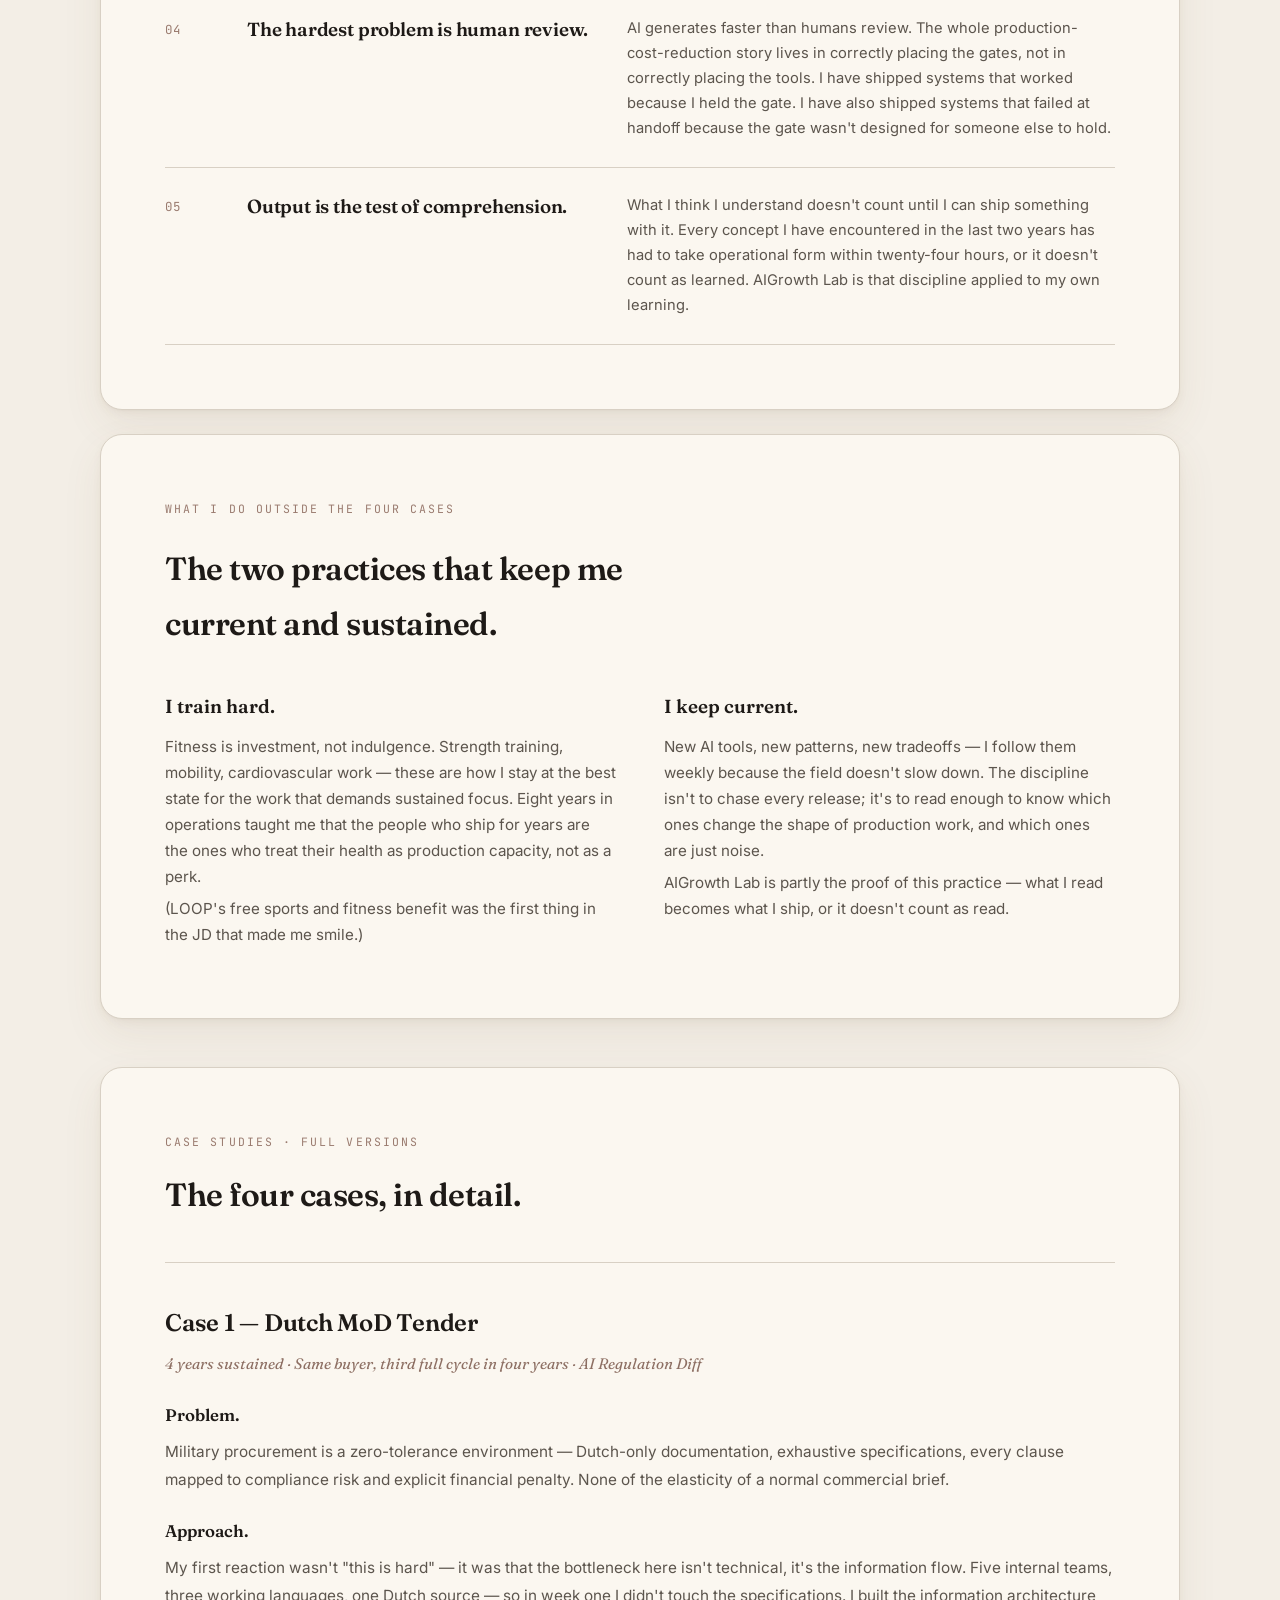
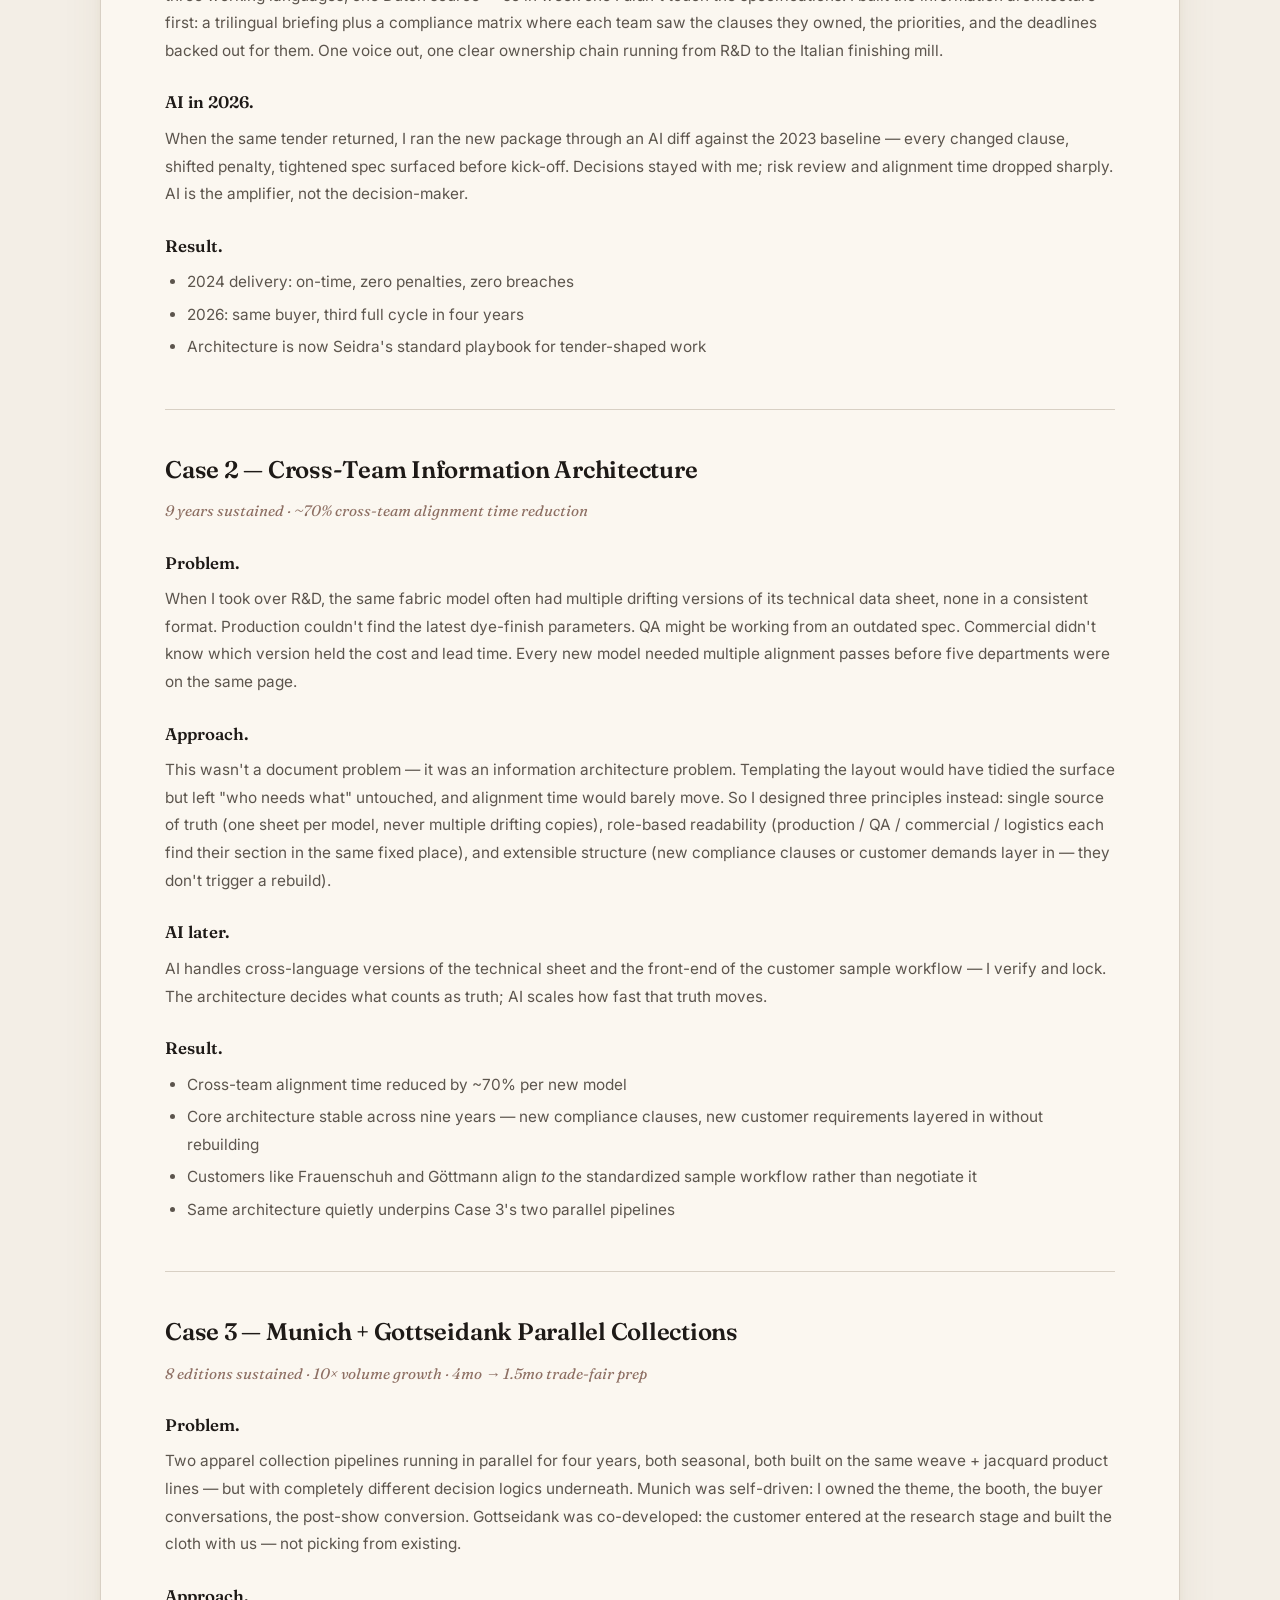
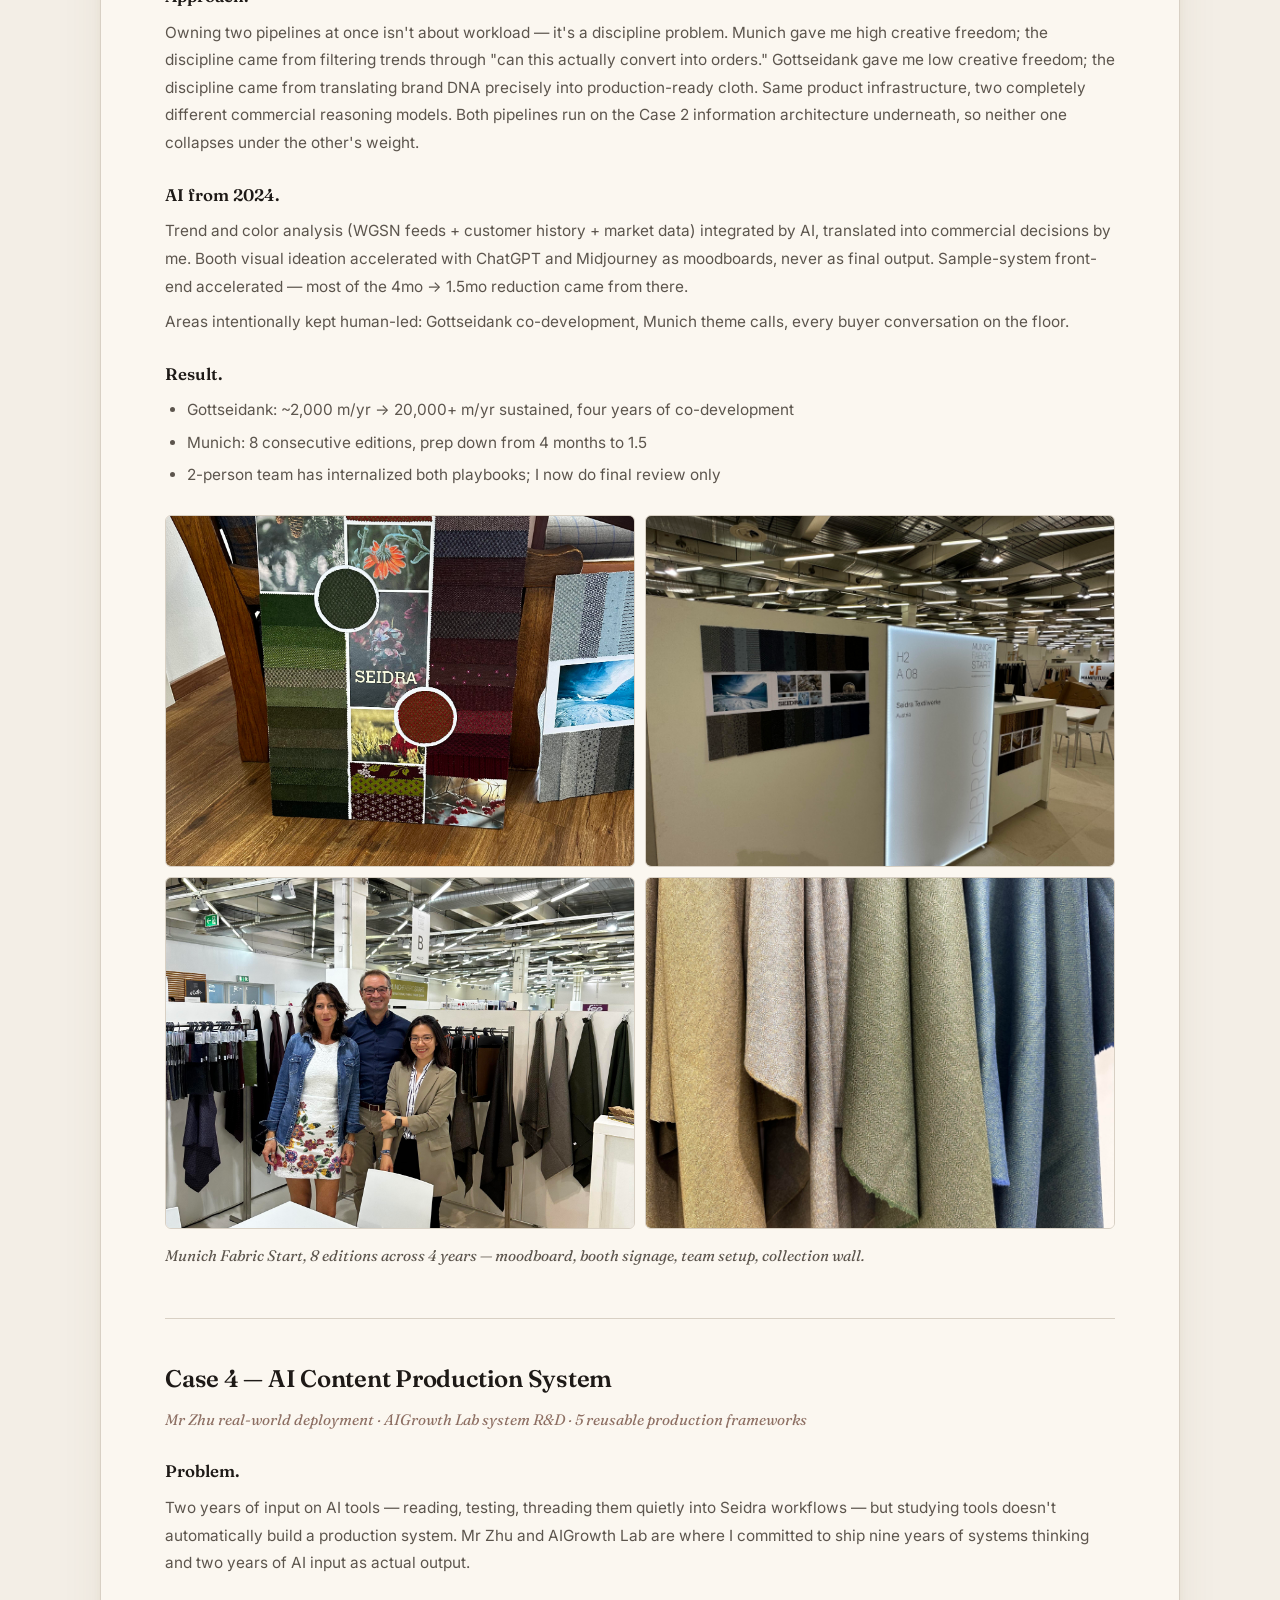
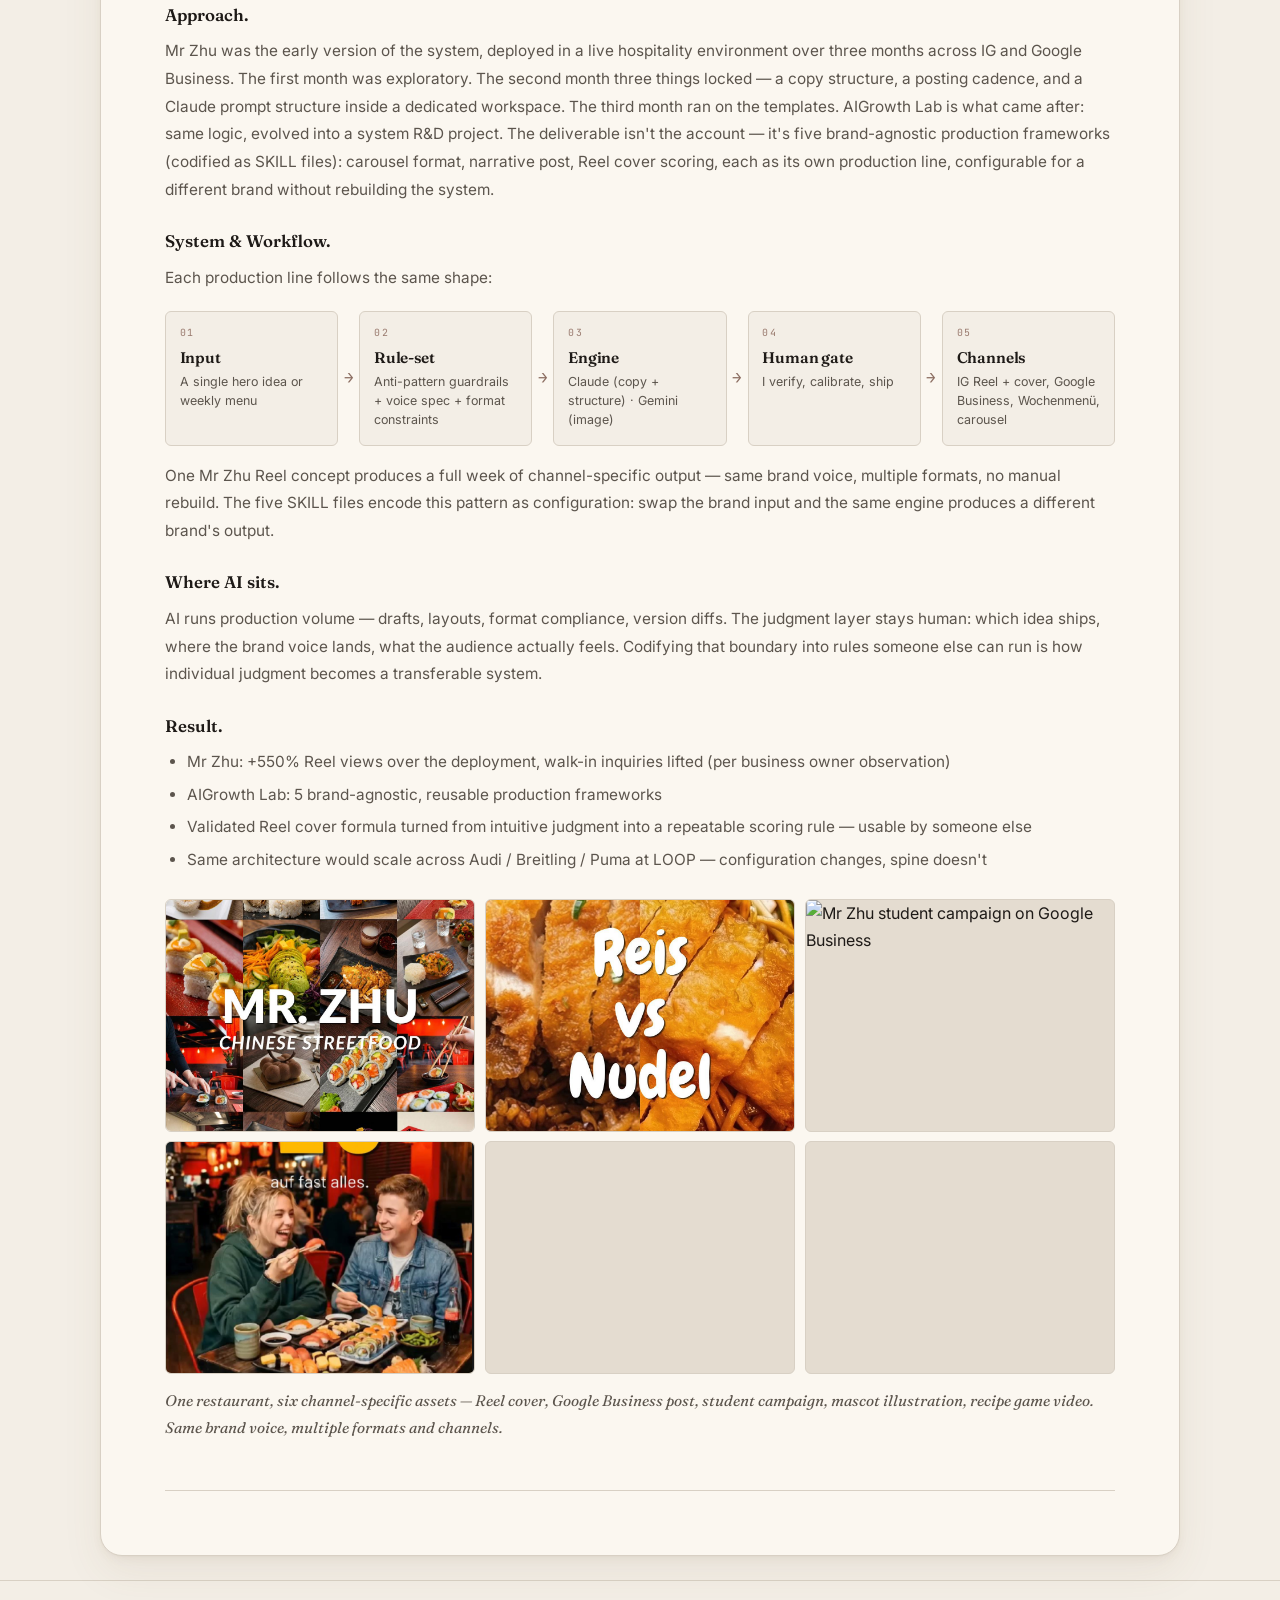
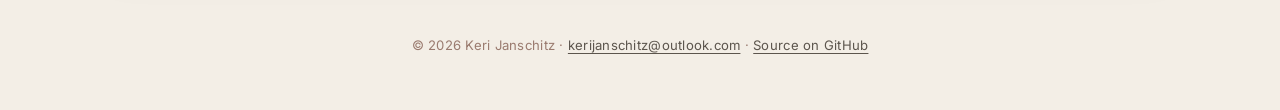
==== commit 7fe851d0: "Tier 3: Visual workflow diagram in Case 4 Replaces inline arrow prose ("input -> rule-set -> engine " ====
--- a/index.html
+++ b/index.html
@@ -729,6 +729,68 @@
   transition: opacity 0.2s;
 }
 .lightbox-close:hover { opacity: 1; }
+
+/* ==== Tier 3: Workflow diagram ==== */
+.workflow-diagram {
+  display: flex;
+  align-items: stretch;
+  gap: 0;
+  margin: 1.2rem 0 1rem;
+  flex-wrap: nowrap;
+}
+.workflow-node {
+  flex: 1;
+  background: var(--bg);
+  border: 1px solid var(--rule);
+  border-radius: 6px;
+  padding: 0.85rem 0.85rem 0.95rem;
+  min-width: 0;
+  transition: border-color 0.25s ease, transform 0.25s ease;
+}
+.workflow-node:hover {
+  border-color: var(--accent);
+  transform: translateY(-2px);
+}
+.workflow-node .num {
+  font-family: 'JetBrains Mono', monospace;
+  font-size: 0.62rem;
+  letter-spacing: 0.18em;
+  color: var(--ink-faint);
+  text-transform: uppercase;
+  margin-bottom: 0.35rem;
+}
+.workflow-node .title {
+  font-family: 'Fraunces', serif;
+  font-weight: 600;
+  font-size: 0.96rem;
+  letter-spacing: -0.01em;
+  color: var(--ink);
+  line-height: 1.3;
+  margin-bottom: 0.35rem;
+}
+.workflow-node .desc {
+  font-size: 0.78rem;
+  color: var(--ink-soft);
+  line-height: 1.5;
+  margin: 0;
+}
+.workflow-arrow {
+  display: flex;
+  align-items: center;
+  justify-content: center;
+  color: var(--accent);
+  font-family: 'JetBrains Mono', monospace;
+  font-size: 1rem;
+  padding: 0 0.35rem;
+  flex-shrink: 0;
+}
+@media (max-width: 720px) {
+  .workflow-diagram { flex-direction: column; }
+  .workflow-arrow {
+    padding: 0.25rem 0;
+    transform: rotate(90deg);
+  }
+}
 </style>
 </head>
 <body>
@@ -1065,7 +1127,41 @@
     <p>Mr Zhu was the early version of the system, deployed in a live hospitality environment over three months across IG and Google Business. The first month was exploratory. The second month three things locked — a copy structure, a posting cadence, and a Claude prompt structure inside a dedicated workspace. The third month ran on the templates. AIGrowth Lab is what came after: same logic, evolved into a system R&D project. The deliverable isn't the account — it's five brand-agnostic production frameworks (codified as SKILL files): carousel format, narrative post, Reel cover scoring, each as its own production line, configurable for a different brand without rebuilding the system.</p>
 
     <h4>System &amp; Workflow.</h4>
-    <p>Each production line follows the same shape — <strong>input</strong> (a single hero idea or weekly menu) → <strong>rule-set</strong> (anti-pattern guardrails + voice spec + format constraints) → <strong>variation engine</strong> (Claude for copy and structure, Gemini for image) → <strong>human gate</strong> (I verify, calibrate, ship). One Mr Zhu Reel concept fans out into a week's worth of channel-specific assets: IG Reel + cover variants, Google Business post, Wochenmenü visual, carousel teaser — same brand voice, multiple channels, no manual rebuild per asset. The five SKILL files encode this pattern as configuration; swap the brand input and the same engine produces a different brand's output.</p>
+    <p>Each production line follows the same shape:</p>
+
+    <div class="workflow-diagram">
+      <div class="workflow-node">
+        <div class="num">01</div>
+        <div class="title">Input</div>
+        <p class="desc">A single hero idea or weekly menu</p>
+      </div>
+      <div class="workflow-arrow">→</div>
+      <div class="workflow-node">
+        <div class="num">02</div>
+        <div class="title">Rule-set</div>
+        <p class="desc">Anti-pattern guardrails + voice spec + format constraints</p>
+      </div>
+      <div class="workflow-arrow">→</div>
+      <div class="workflow-node">
+        <div class="num">03</div>
+        <div class="title">Engine</div>
+        <p class="desc">Claude (copy + structure) · Gemini (image)</p>
+      </div>
+      <div class="workflow-arrow">→</div>
+      <div class="workflow-node">
+        <div class="num">04</div>
+        <div class="title">Human gate</div>
+        <p class="desc">I verify, calibrate, ship</p>
+      </div>
+      <div class="workflow-arrow">→</div>
+      <div class="workflow-node">
+        <div class="num">05</div>
+        <div class="title">Channels</div>
+        <p class="desc">IG Reel + cover, Google Business, Wochenmenü, carousel</p>
+      </div>
+    </div>
+
+    <p>One Mr Zhu Reel concept produces a full week of channel-specific output — same brand voice, multiple formats, no manual rebuild. The five SKILL files encode this pattern as configuration: swap the brand input and the same engine produces a different brand's output.</p>
 
     <h4>Where AI sits.</h4>
     <p>AI runs production volume — drafts, layouts, format compliance, version diffs. The judgment layer stays human: which idea ships, where the brand voice lands, what the audience actually feels. Codifying that boundary into rules someone else can run is how individual judgment becomes a transferable system.</p>
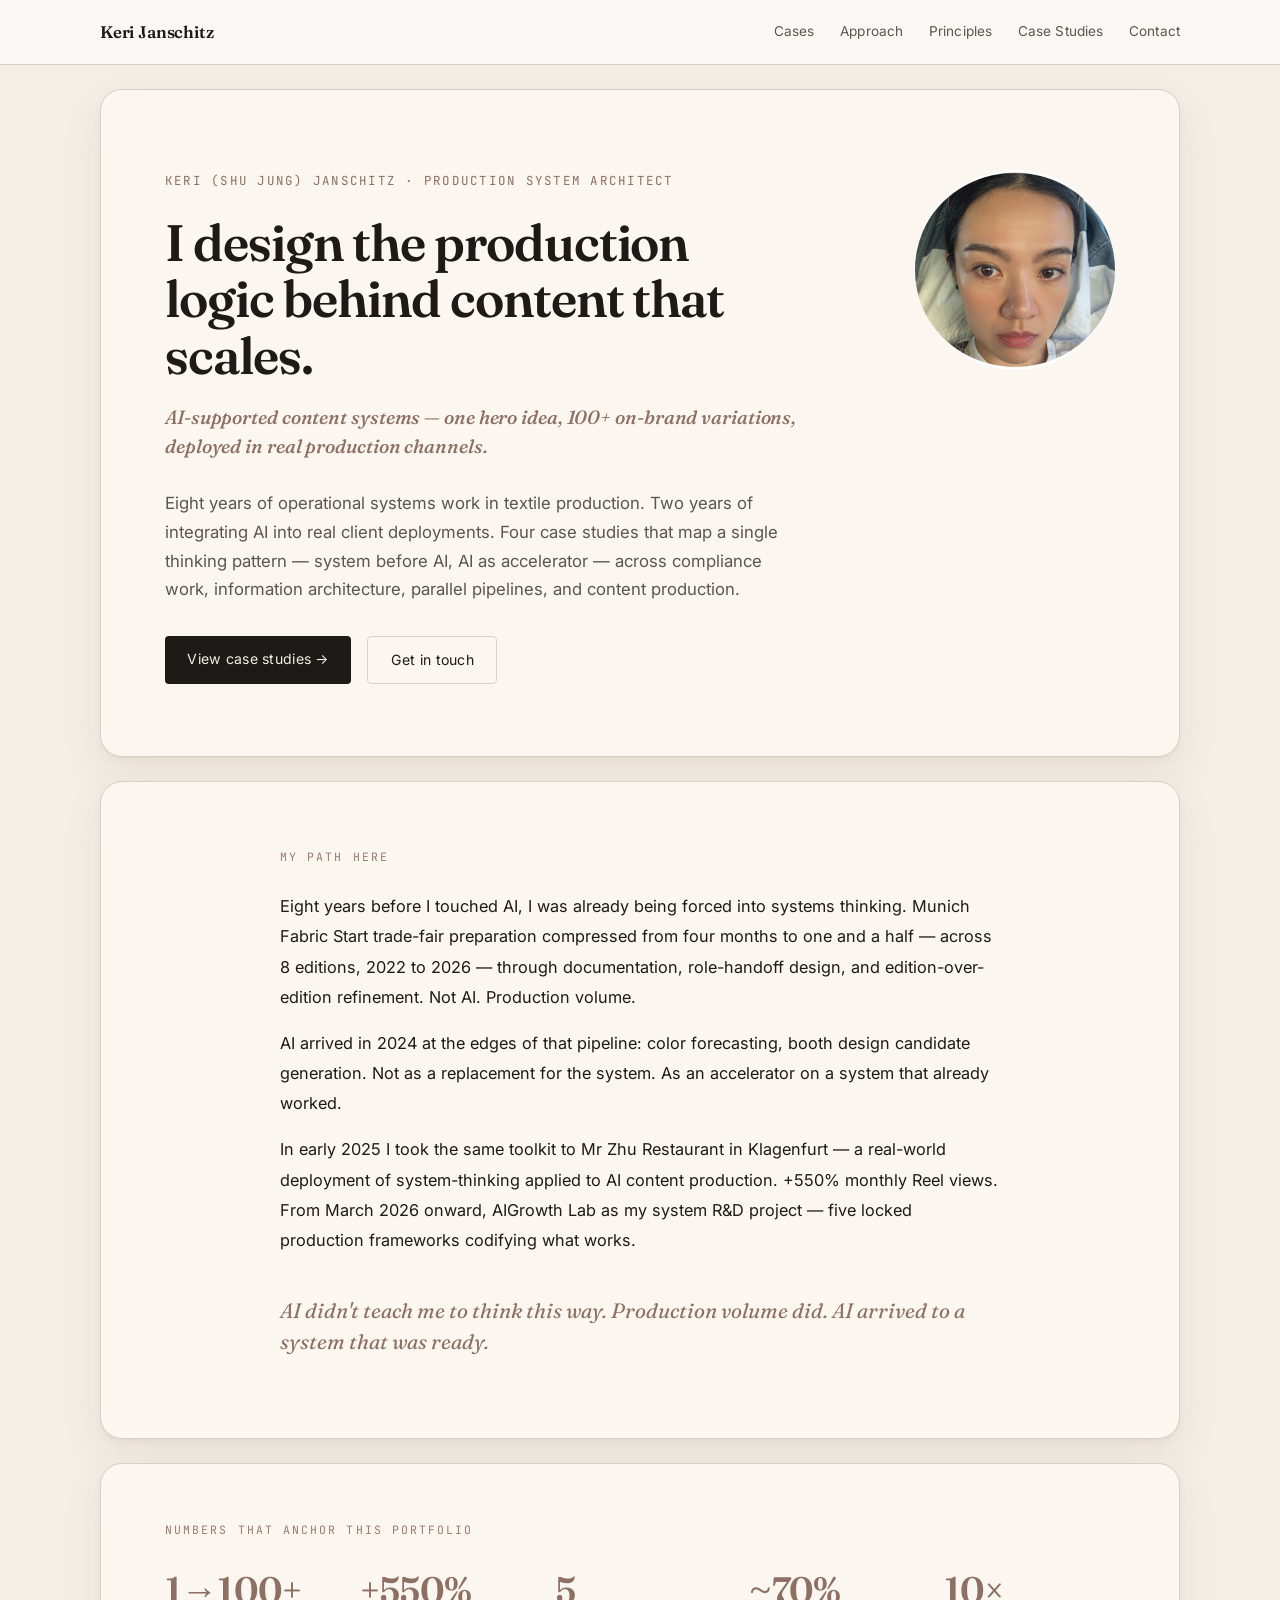
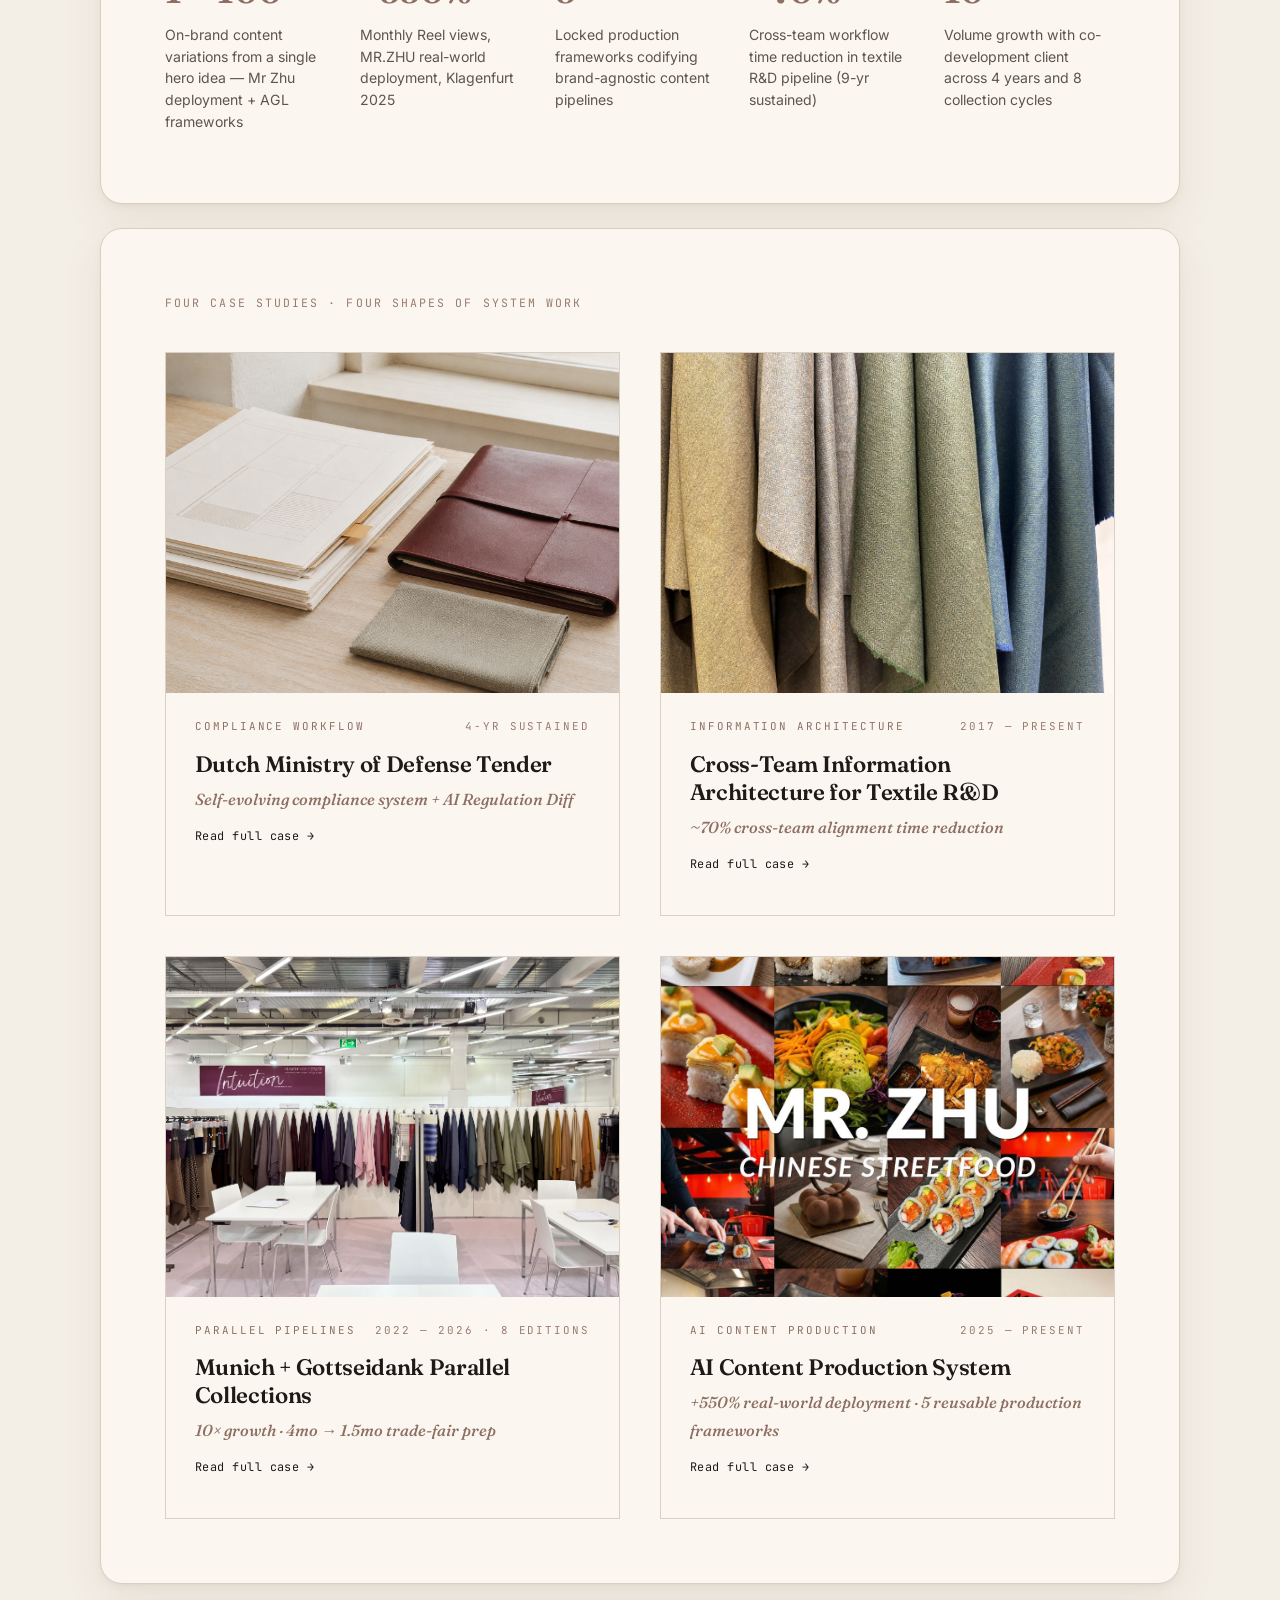
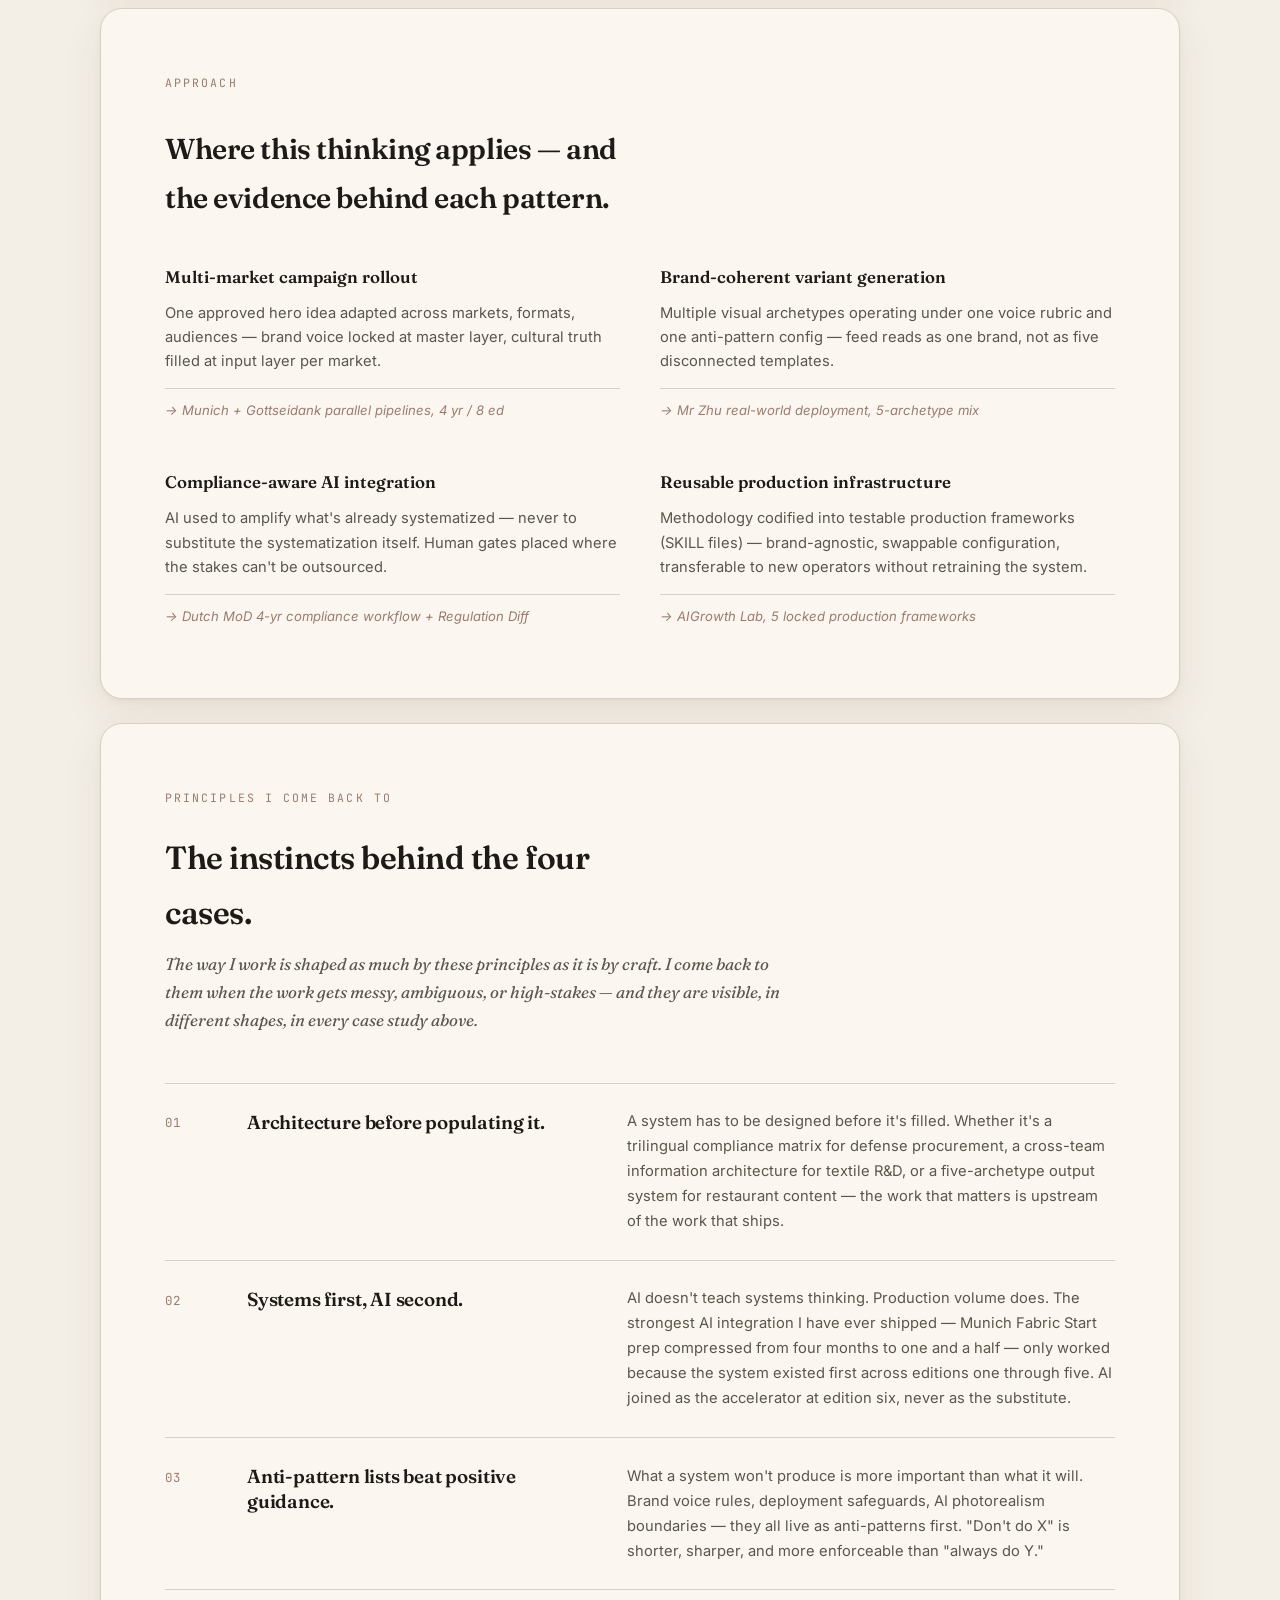
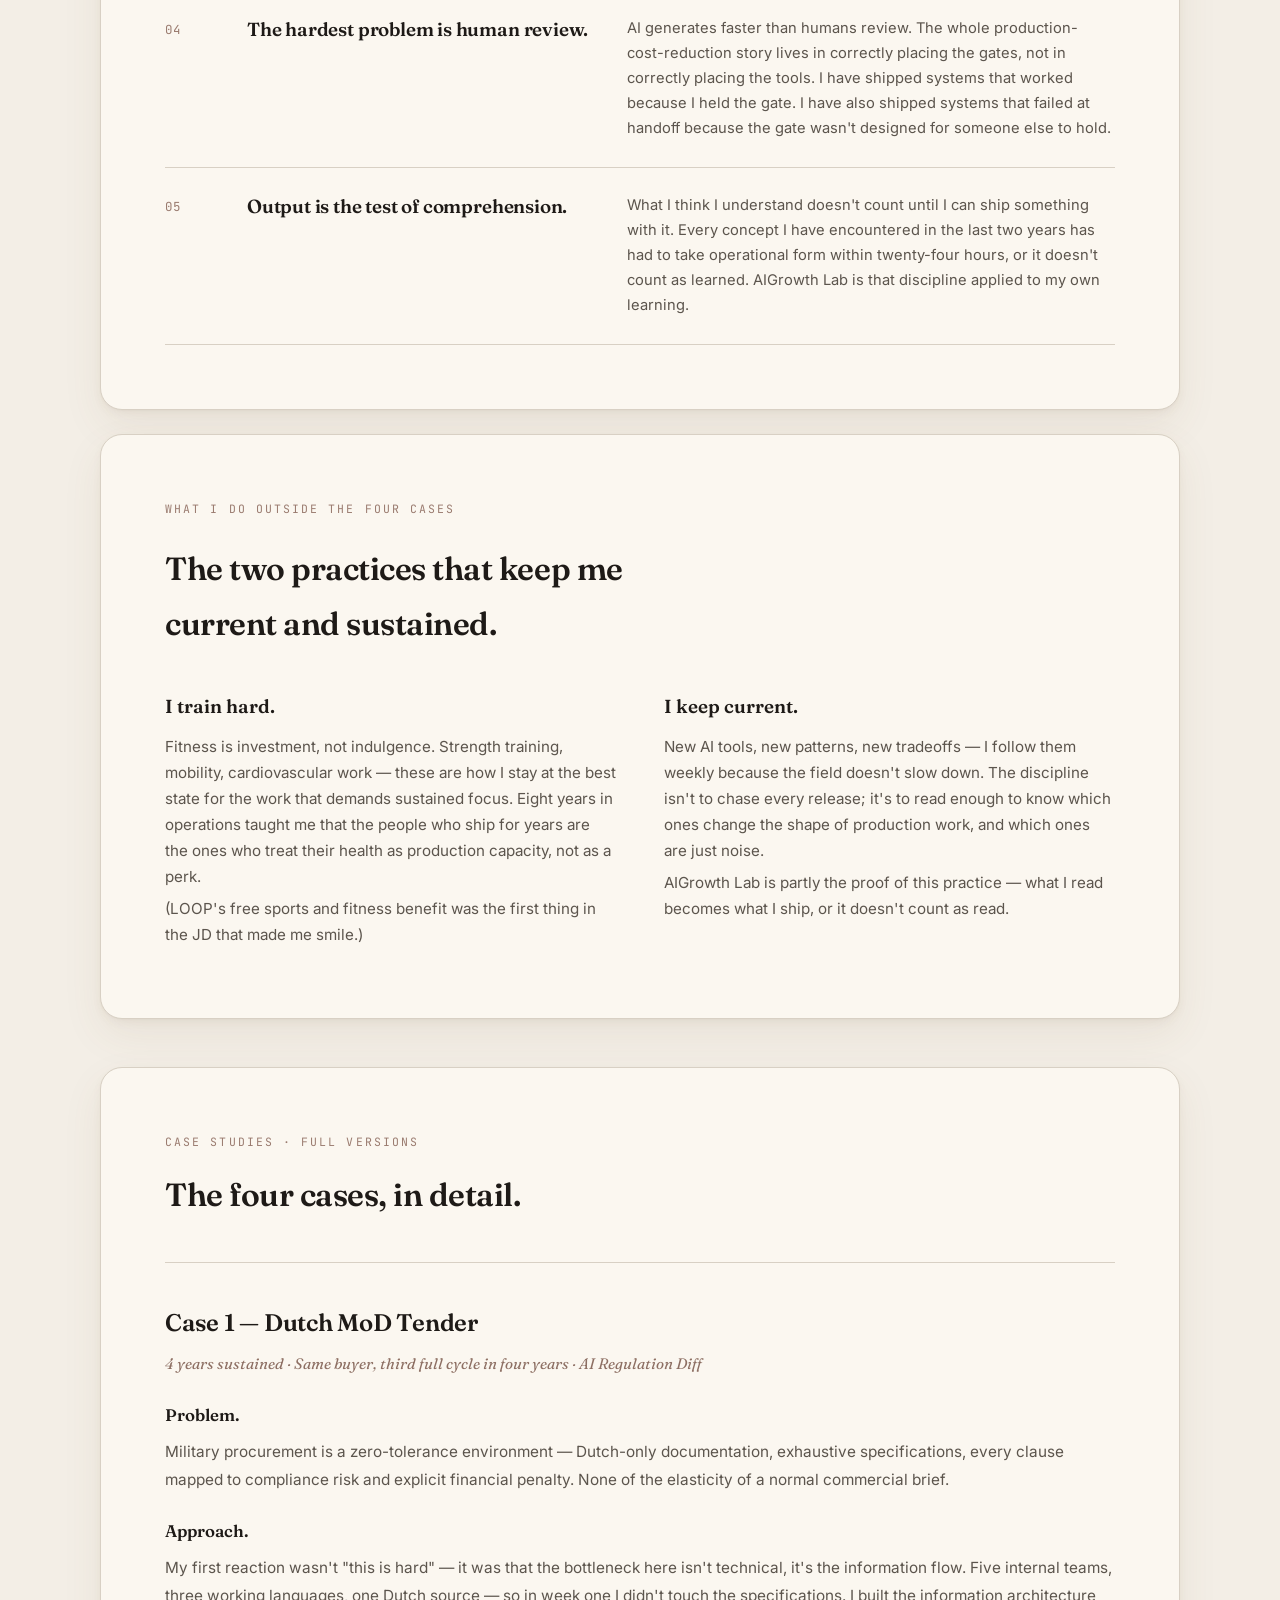
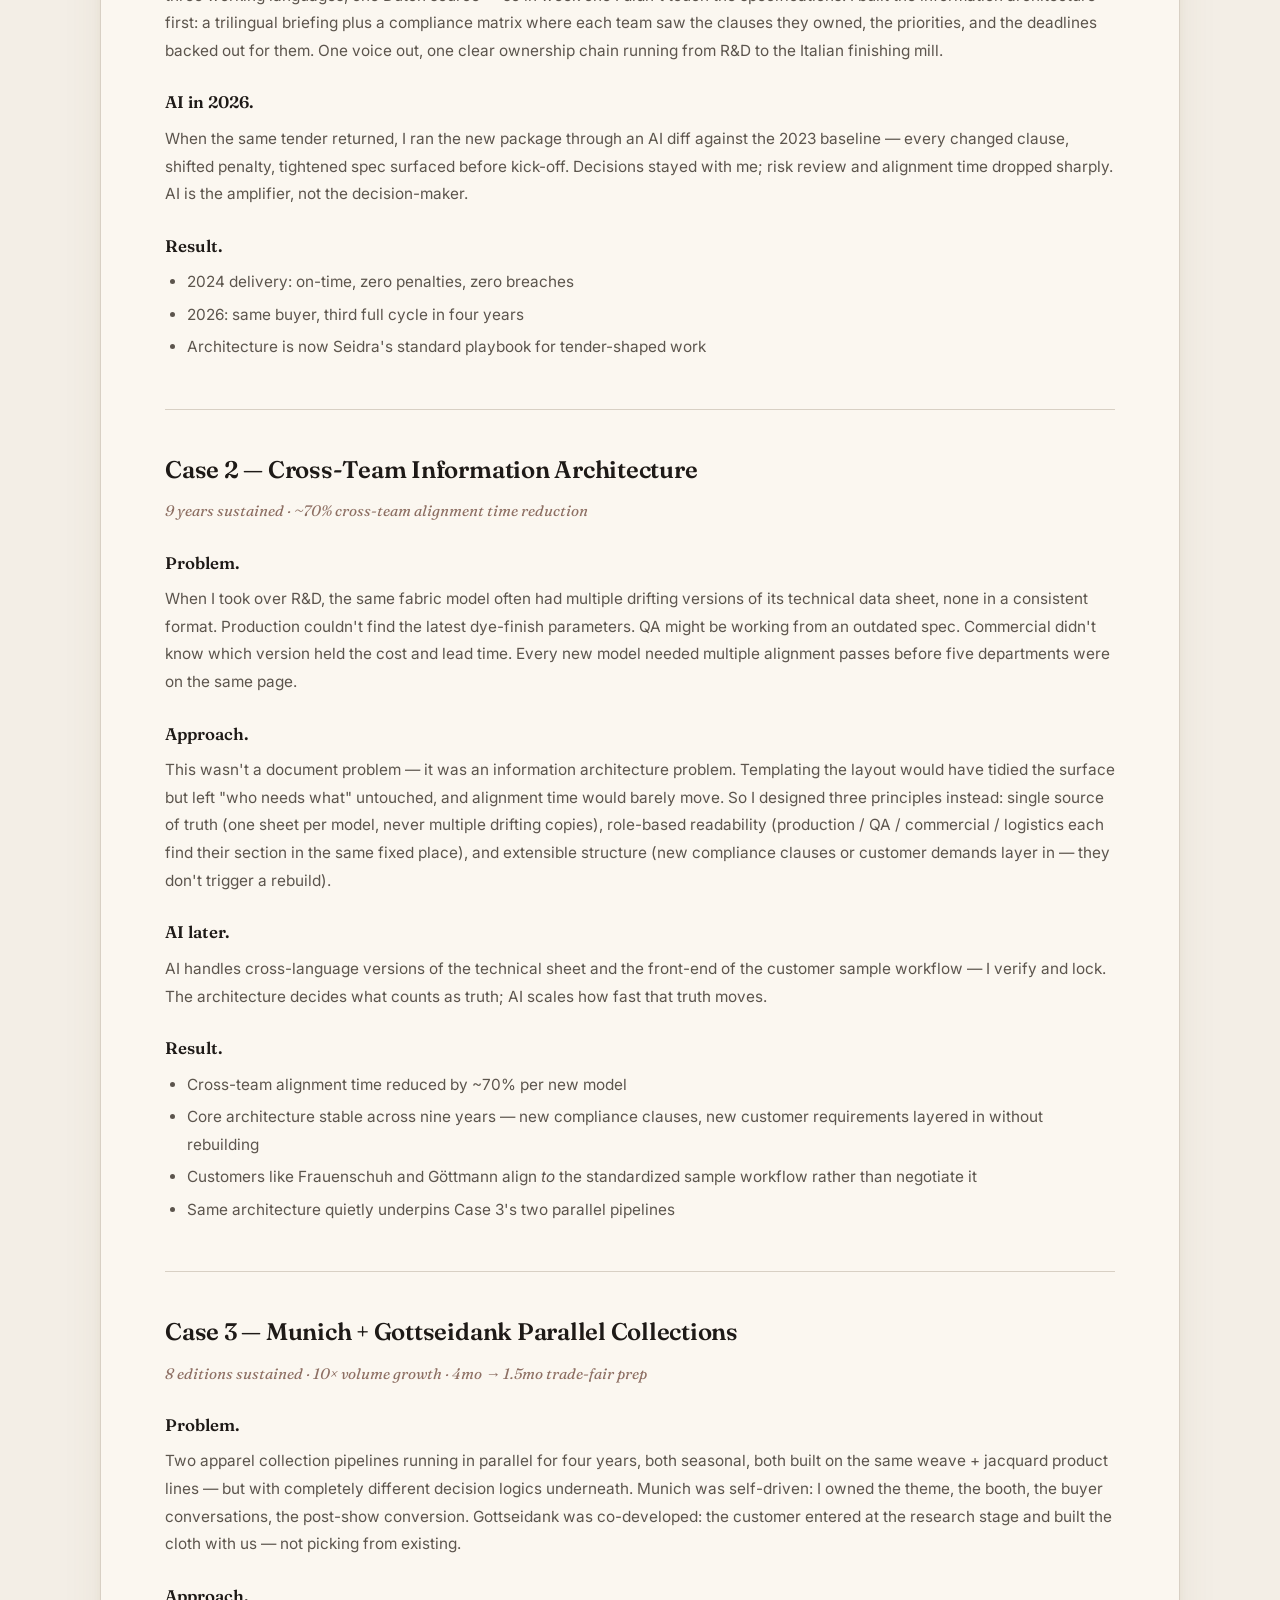
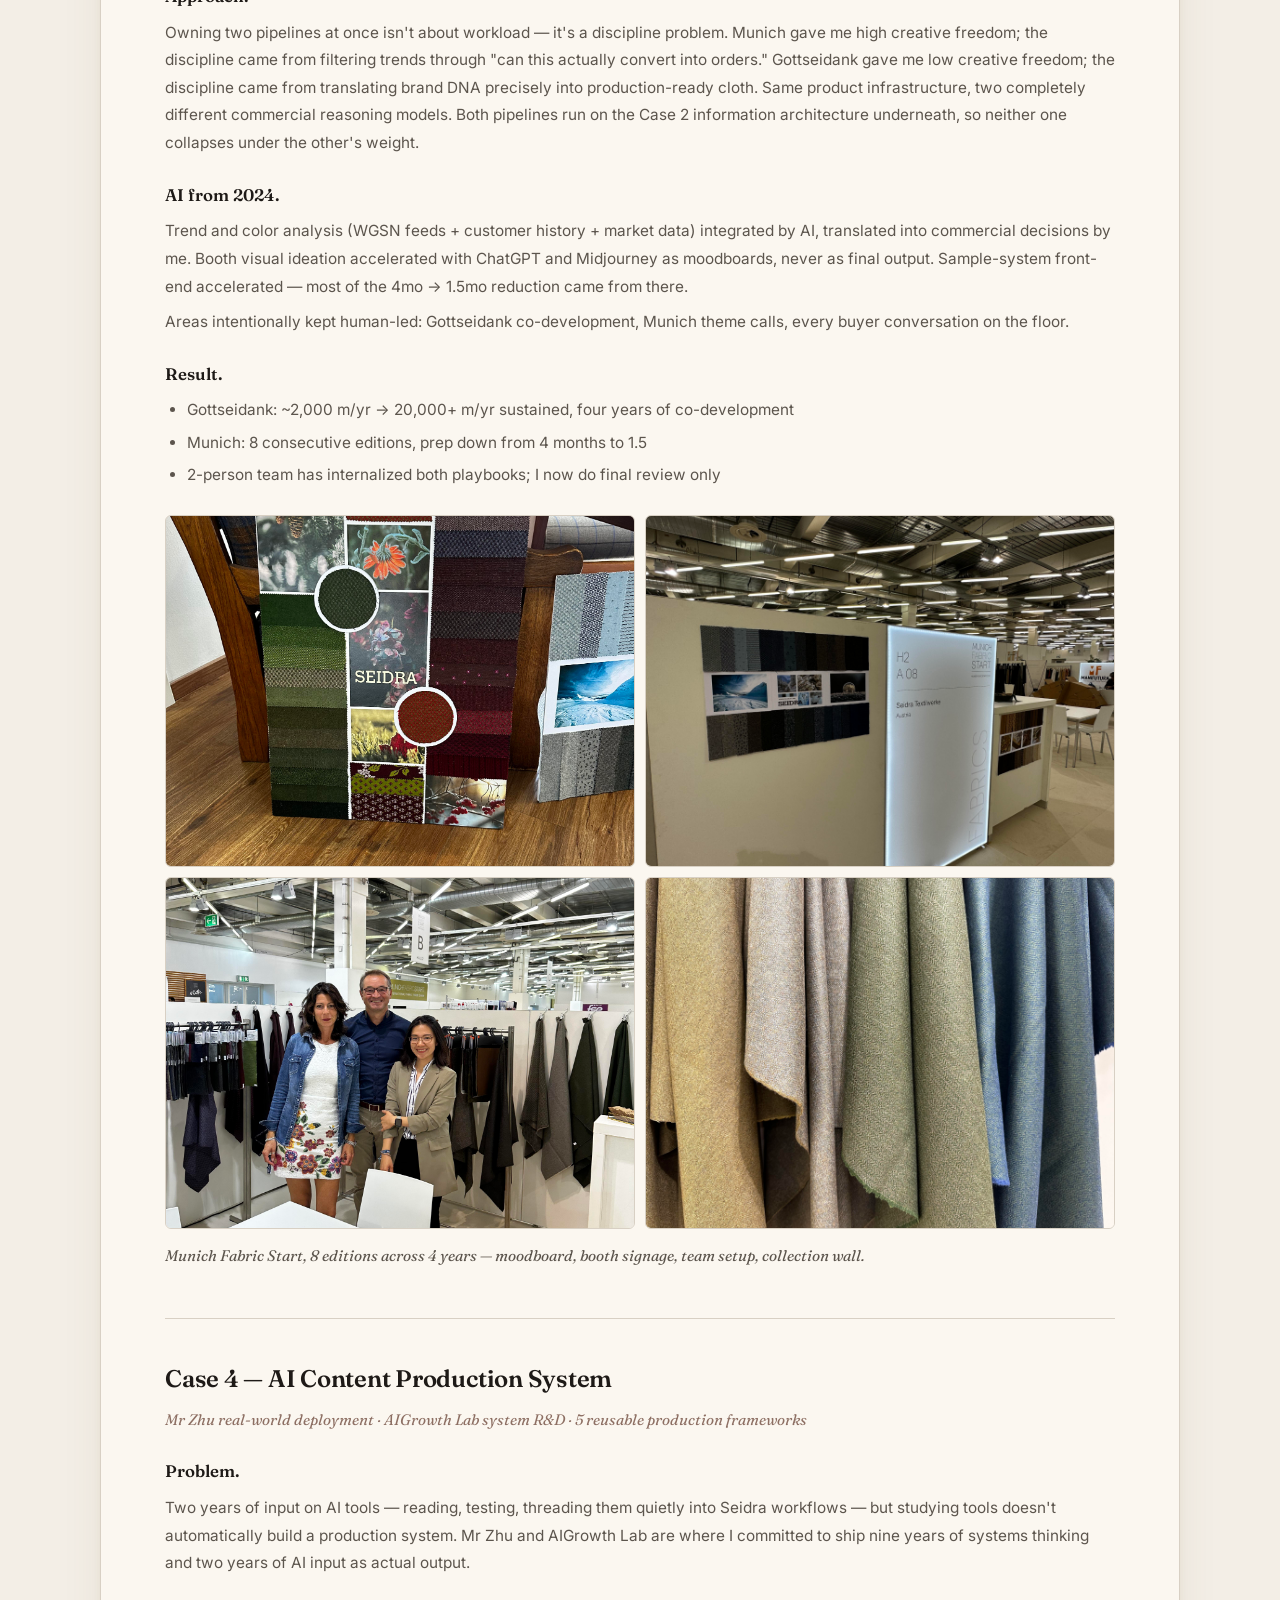
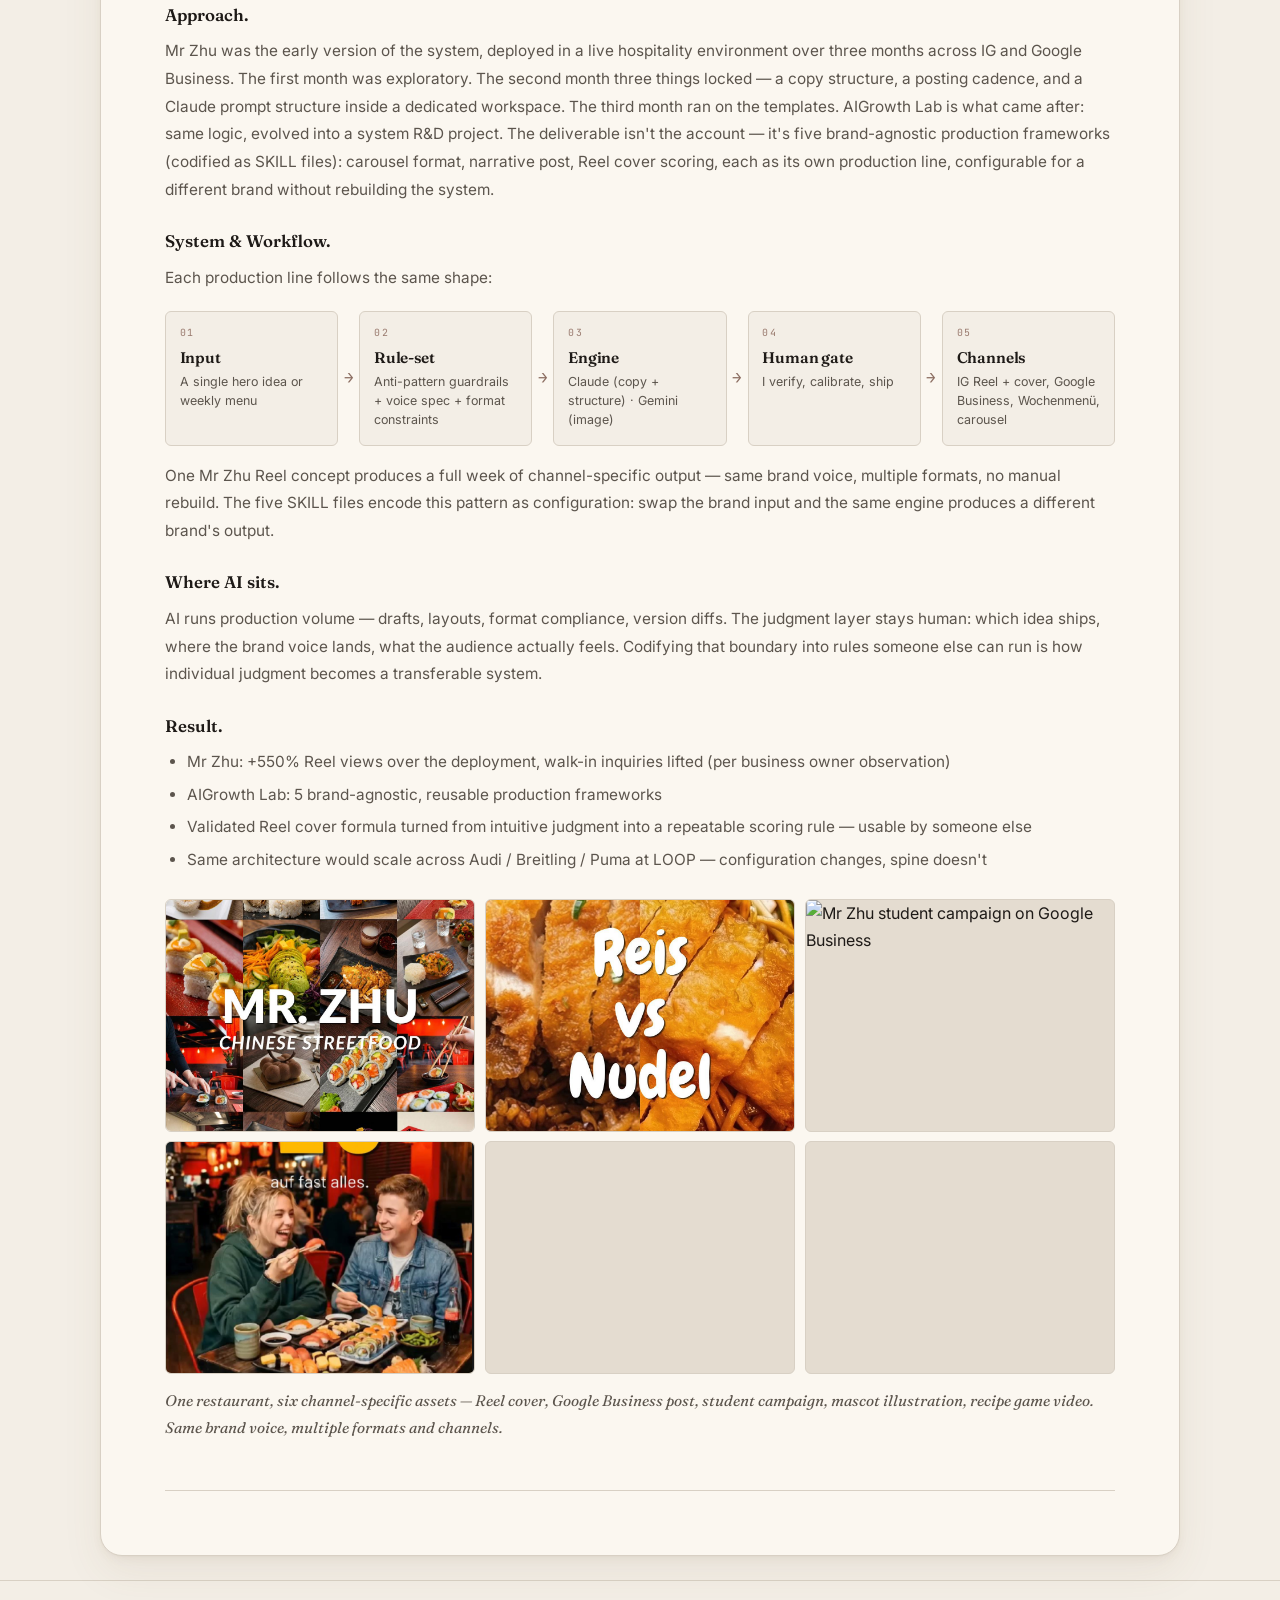
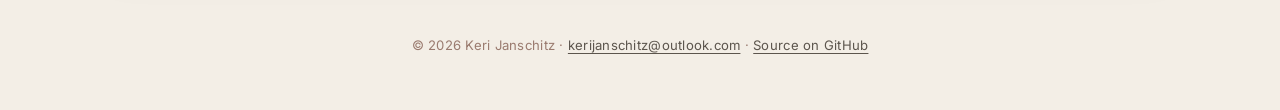
==== commit 9111925a: "Reorder metrics to lead with JD signals New order: Scale -> Deployed -> System -> Workflow -> Commer" ====
--- a/index.html
+++ b/index.html
@@ -851,8 +851,16 @@
   <p class="label">Numbers that anchor this portfolio</p>
   <div class="metrics-grid">
     <div class="metric">
+      <p class="num">1→100+</p>
+      <p class="desc">On-brand content variations from a single hero idea — Mr Zhu deployment + AGL frameworks</p>
+    </div>
+    <div class="metric">
       <p class="num">+550%</p>
       <p class="desc">Monthly Reel views, MR.ZHU real-world deployment, Klagenfurt 2025</p>
+    </div>
+    <div class="metric">
+      <p class="num">5</p>
+      <p class="desc">Locked production frameworks codifying brand-agnostic content pipelines</p>
     </div>
     <div class="metric">
       <p class="num">~70%</p>
@@ -861,14 +869,6 @@
     <div class="metric">
       <p class="num">10×</p>
       <p class="desc">Volume growth with co-development client across 4 years and 8 collection cycles</p>
-    </div>
-    <div class="metric">
-      <p class="num">1→100+</p>
-      <p class="desc">On-brand content variations from a single hero idea — Mr Zhu deployment + AGL frameworks</p>
-    </div>
-    <div class="metric">
-      <p class="num">5</p>
-      <p class="desc">Locked production frameworks codifying brand-agnostic content pipelines</p>
     </div>
   </div>
 </section>
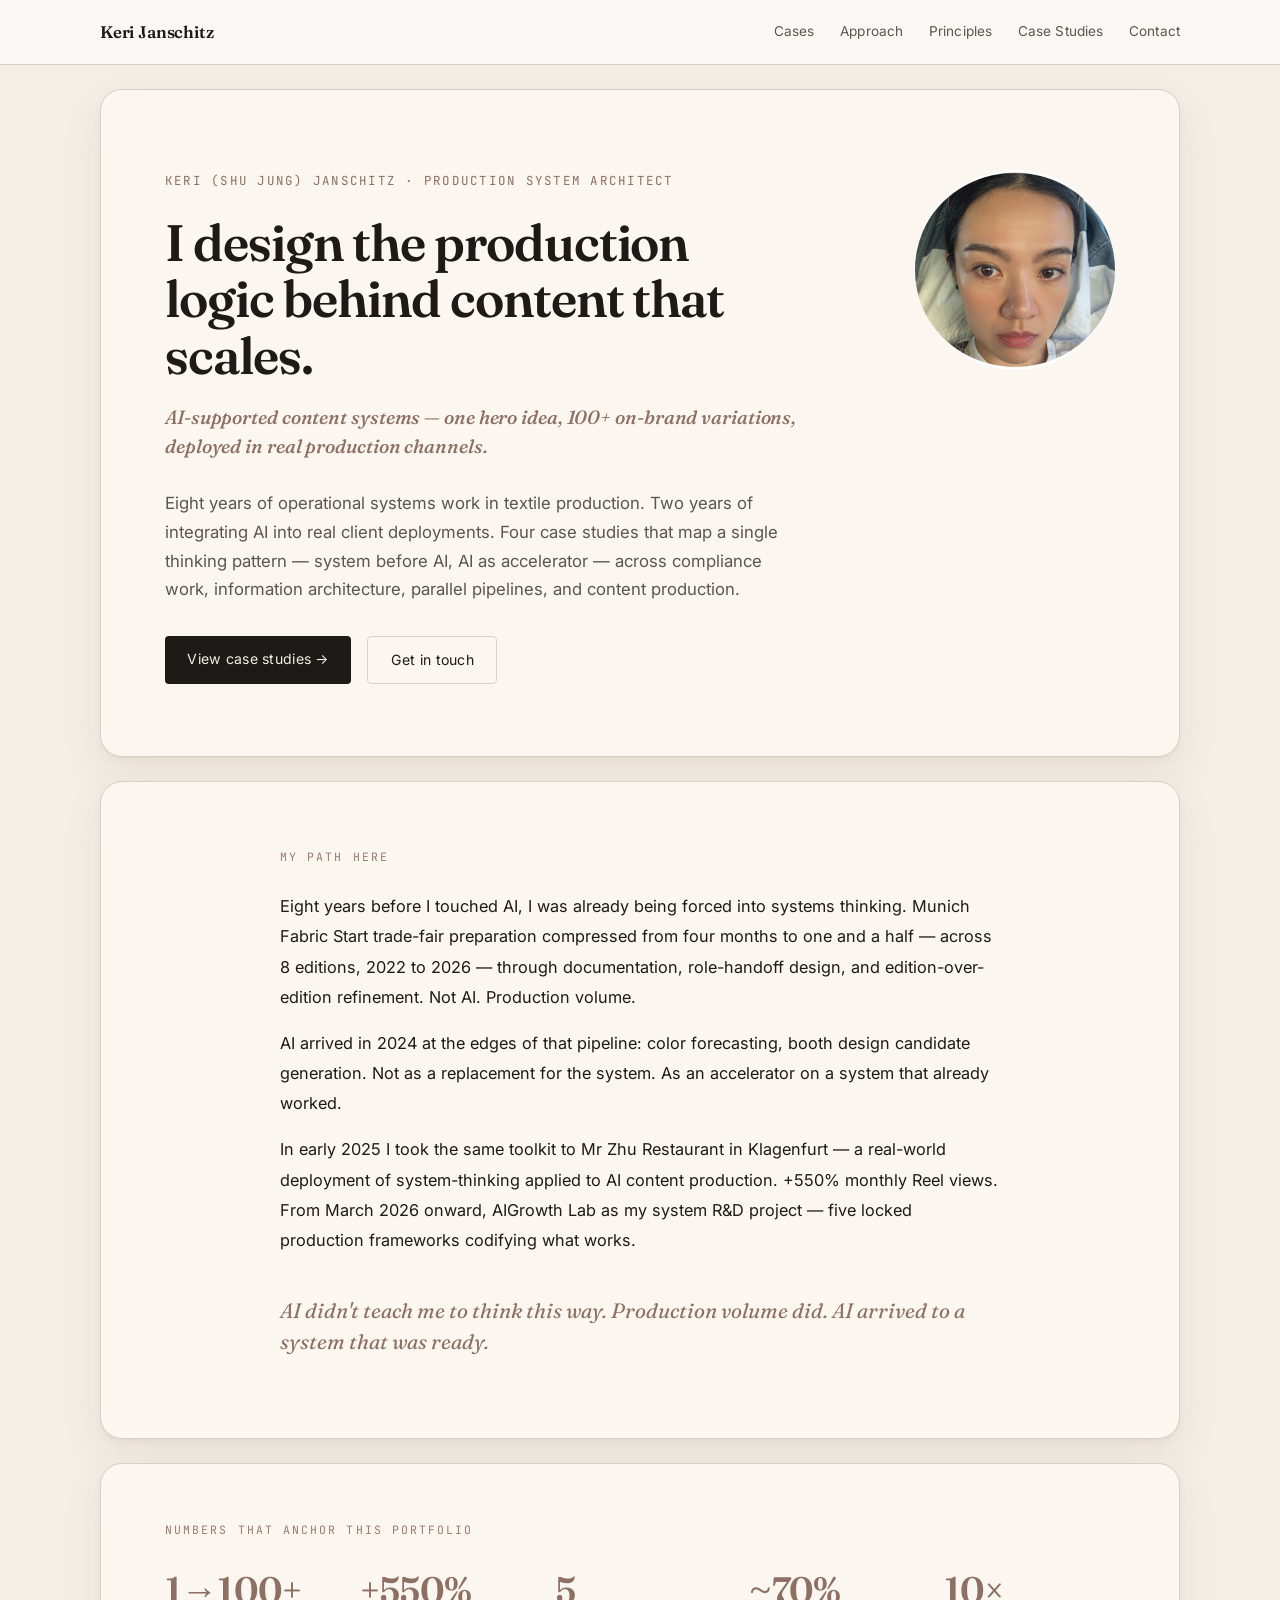
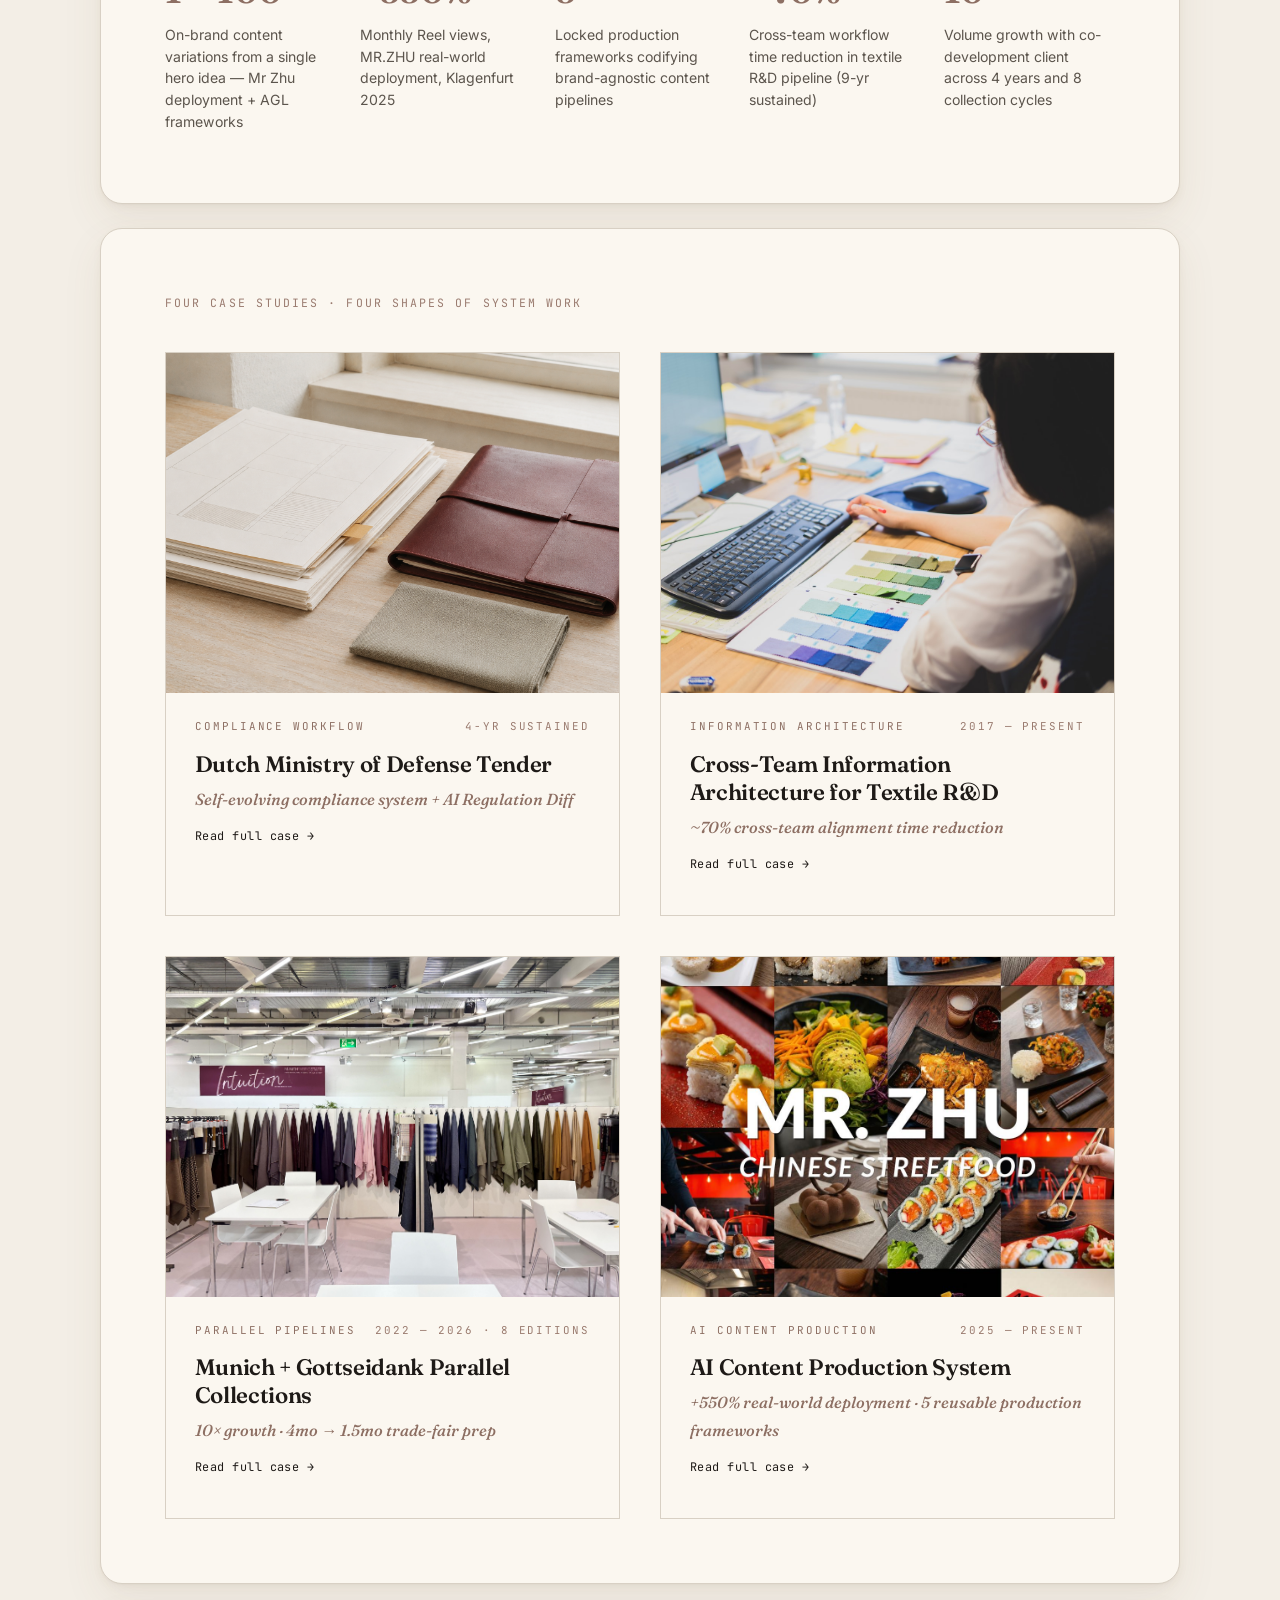
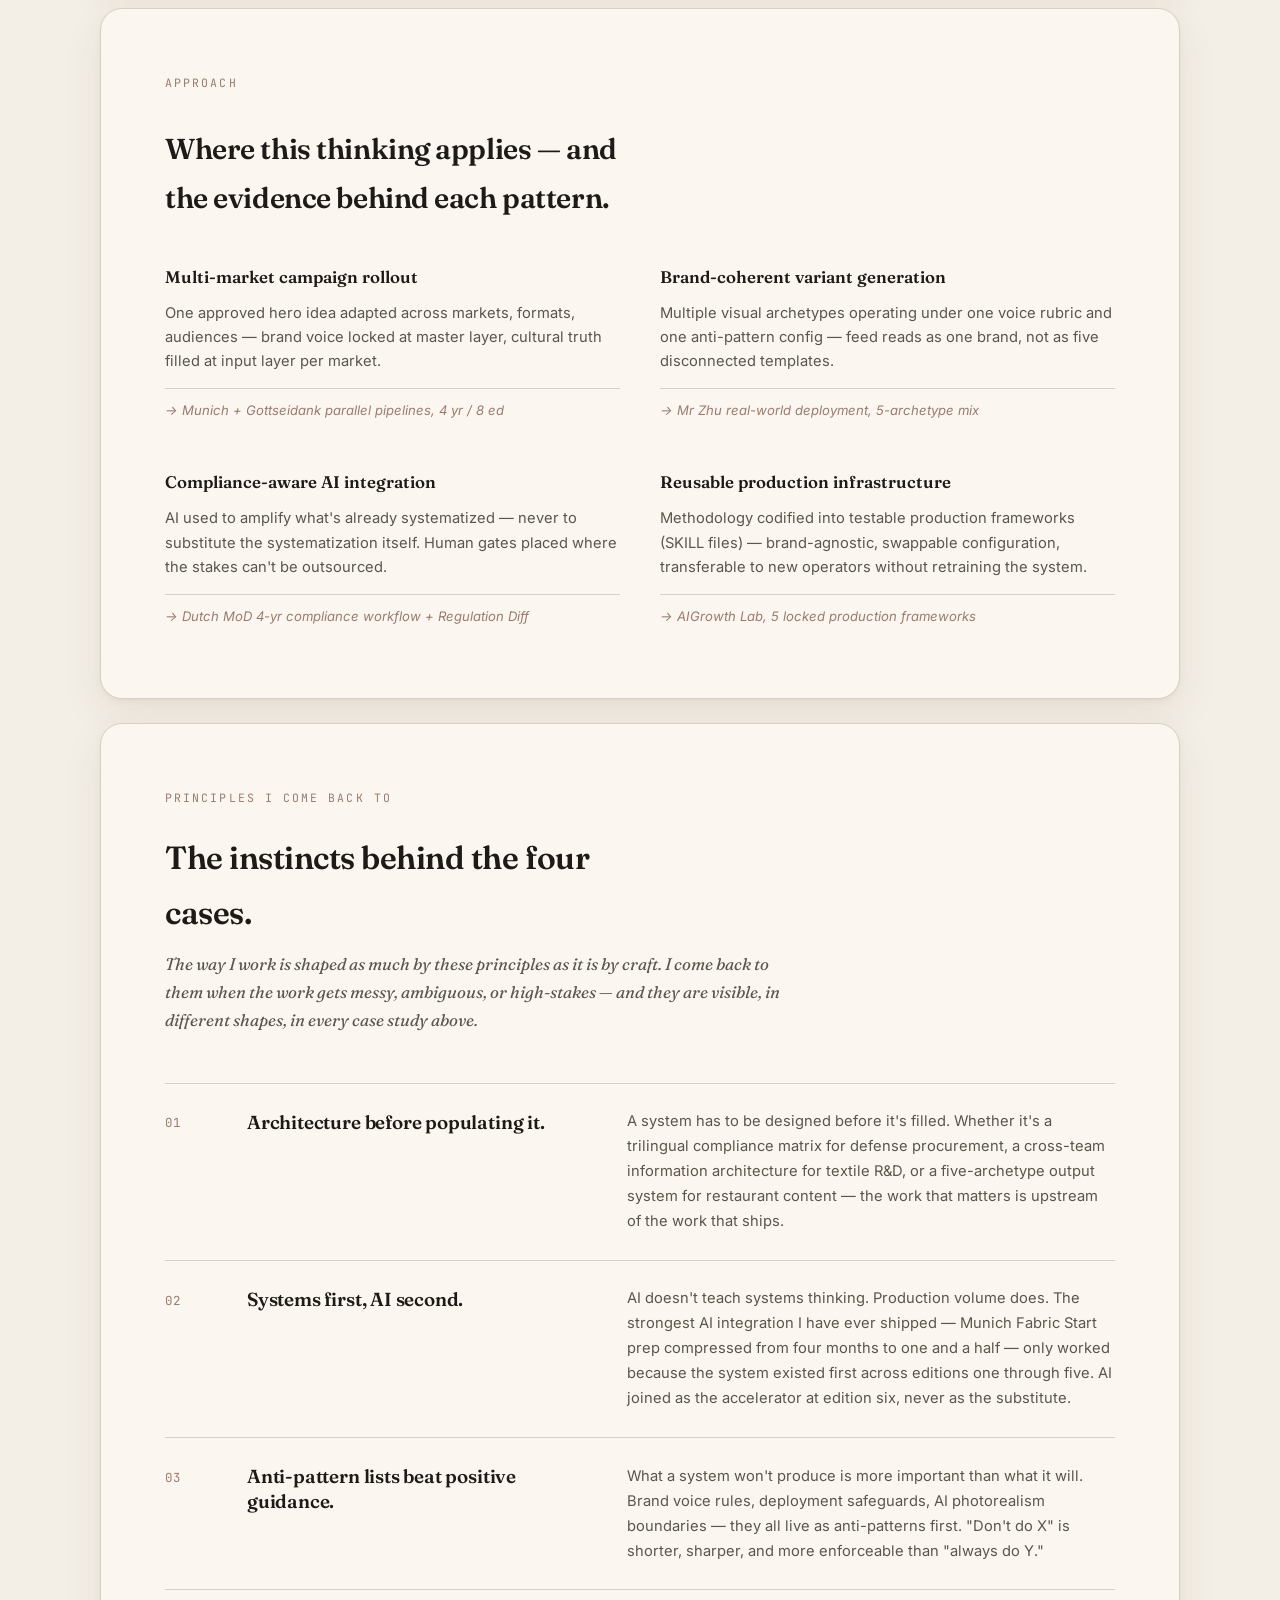
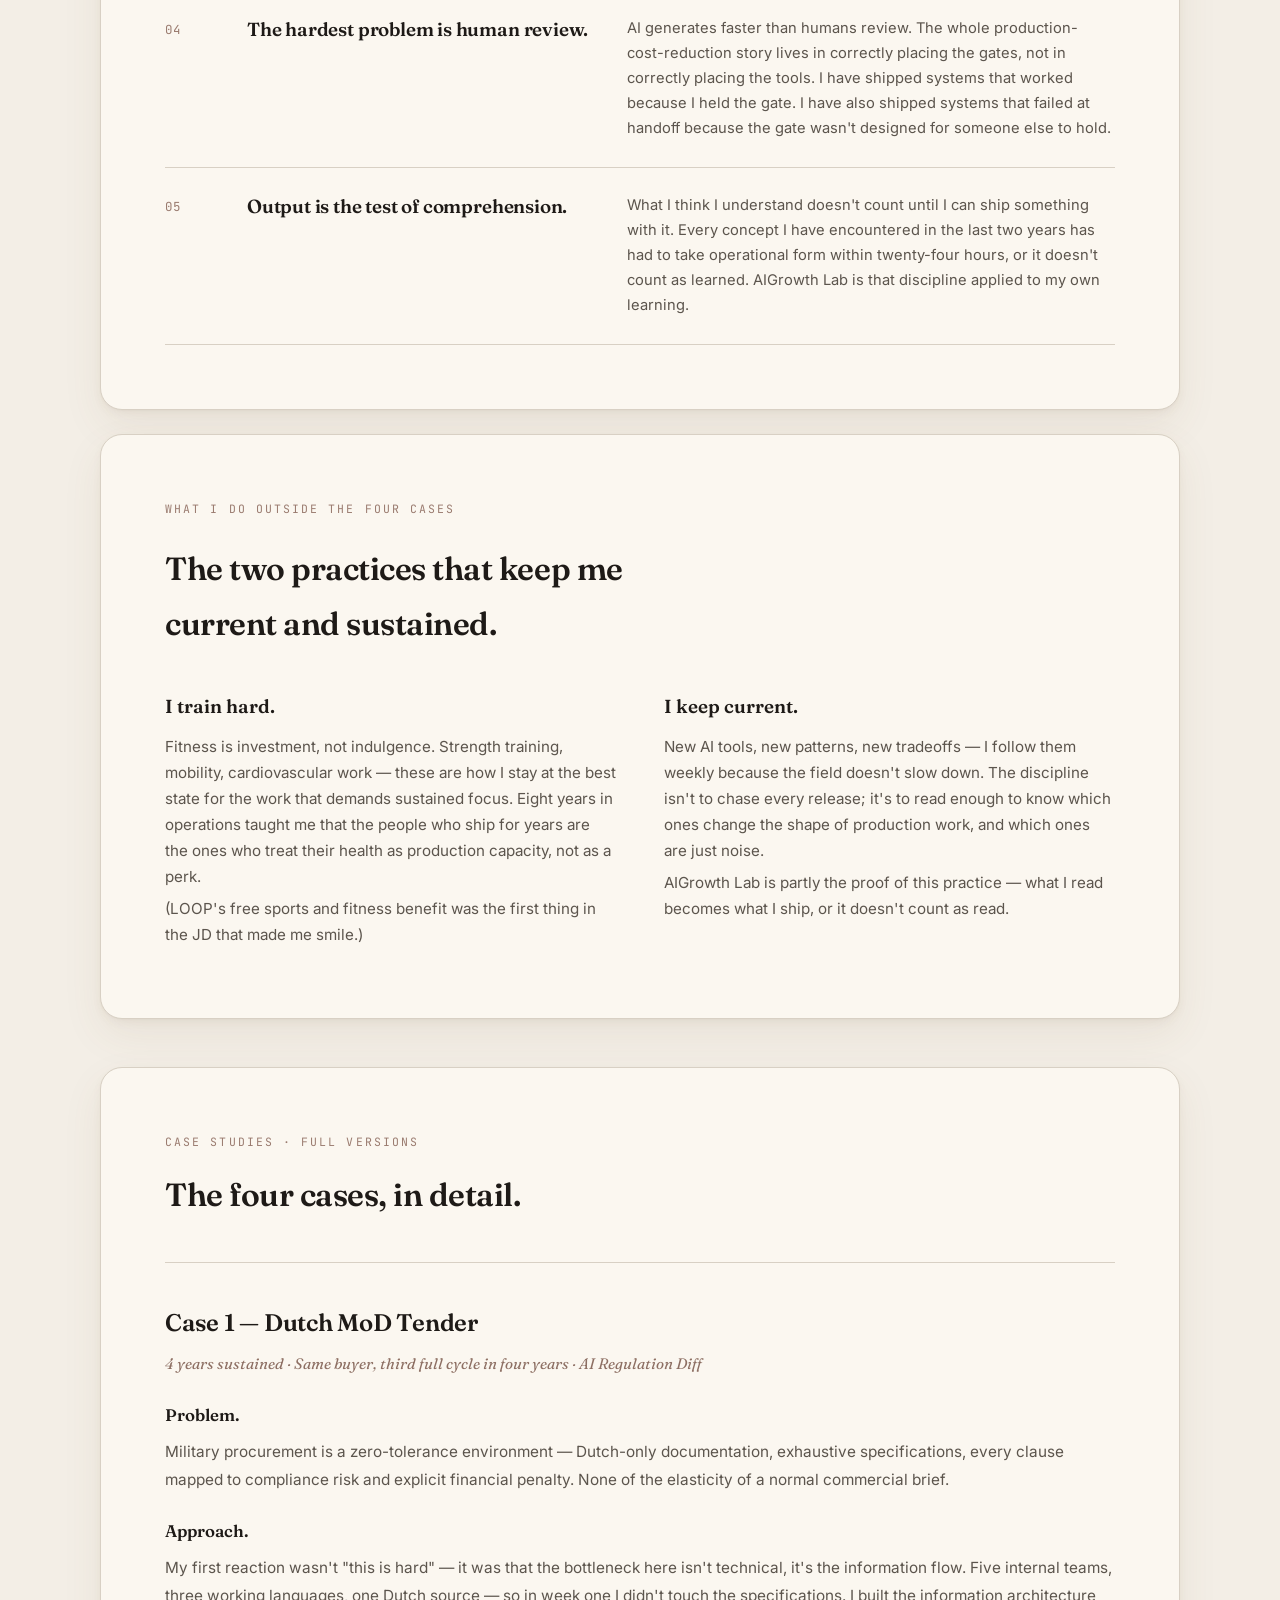
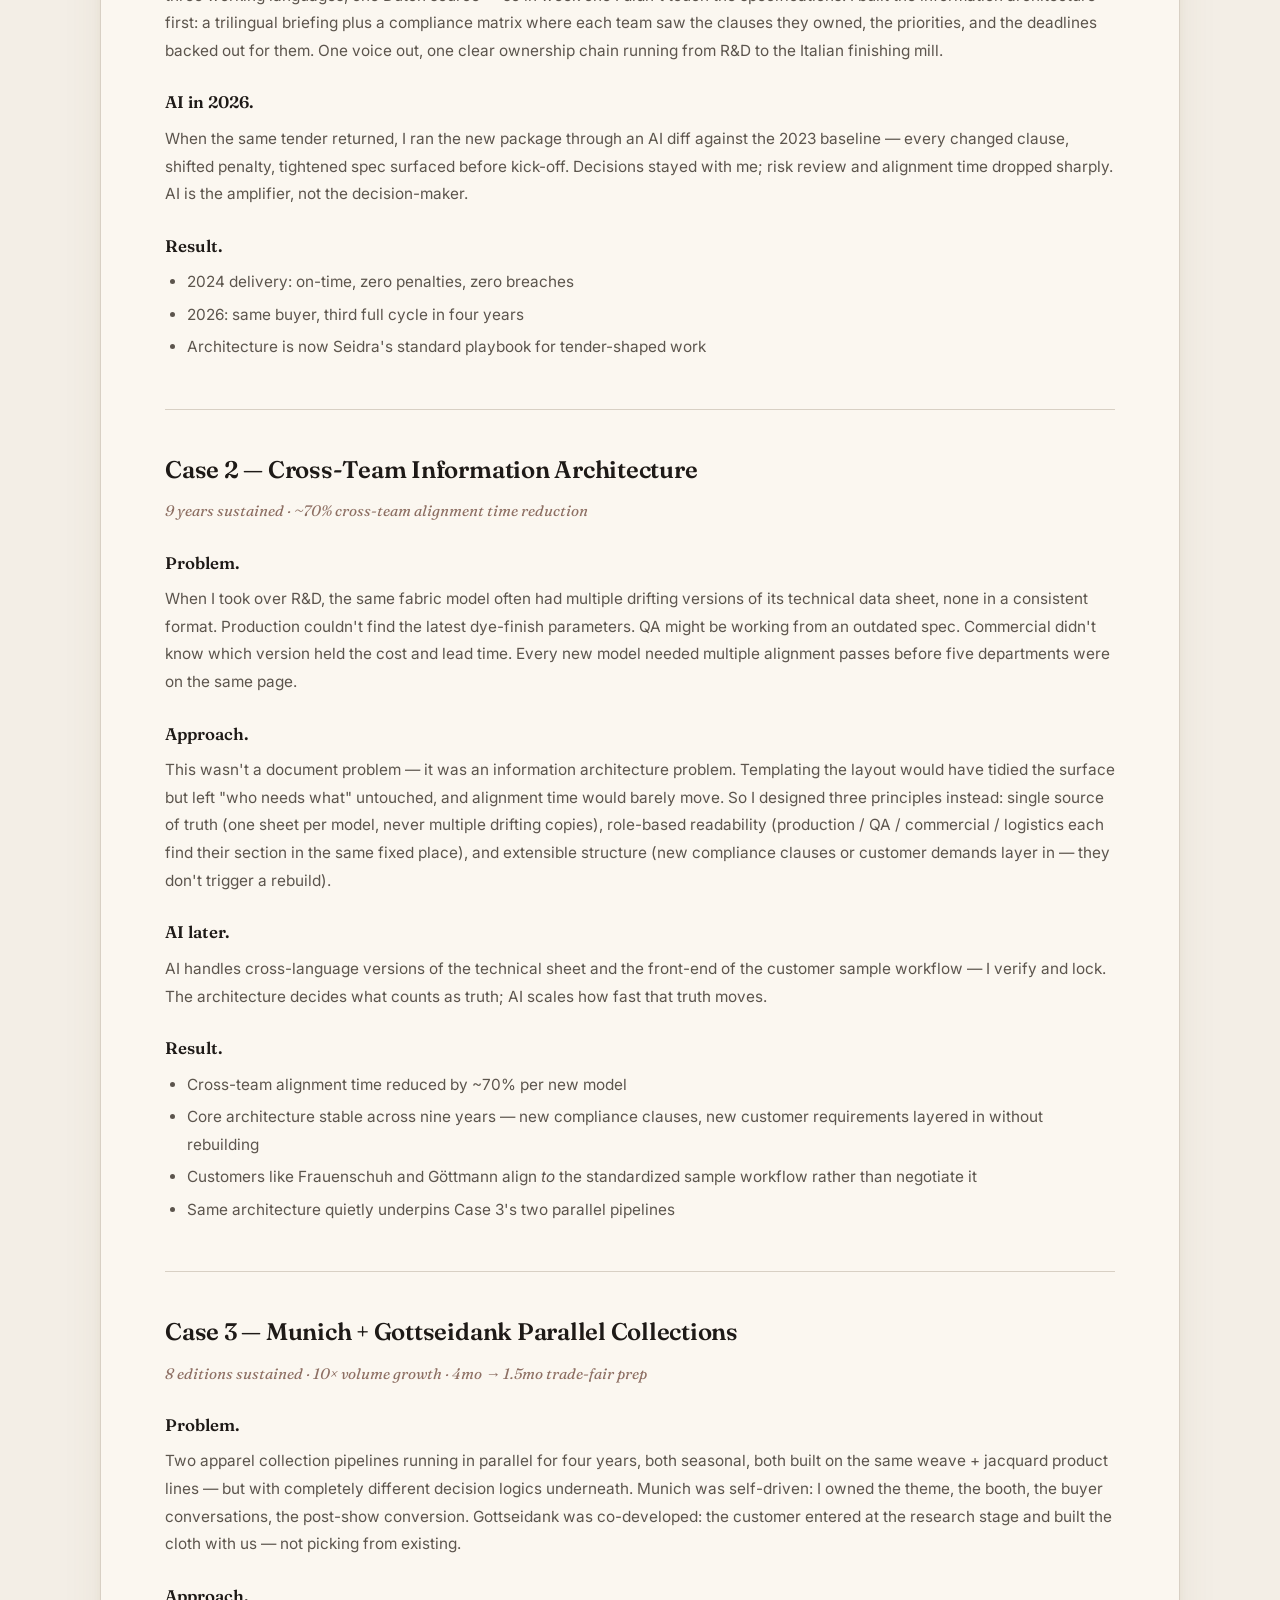
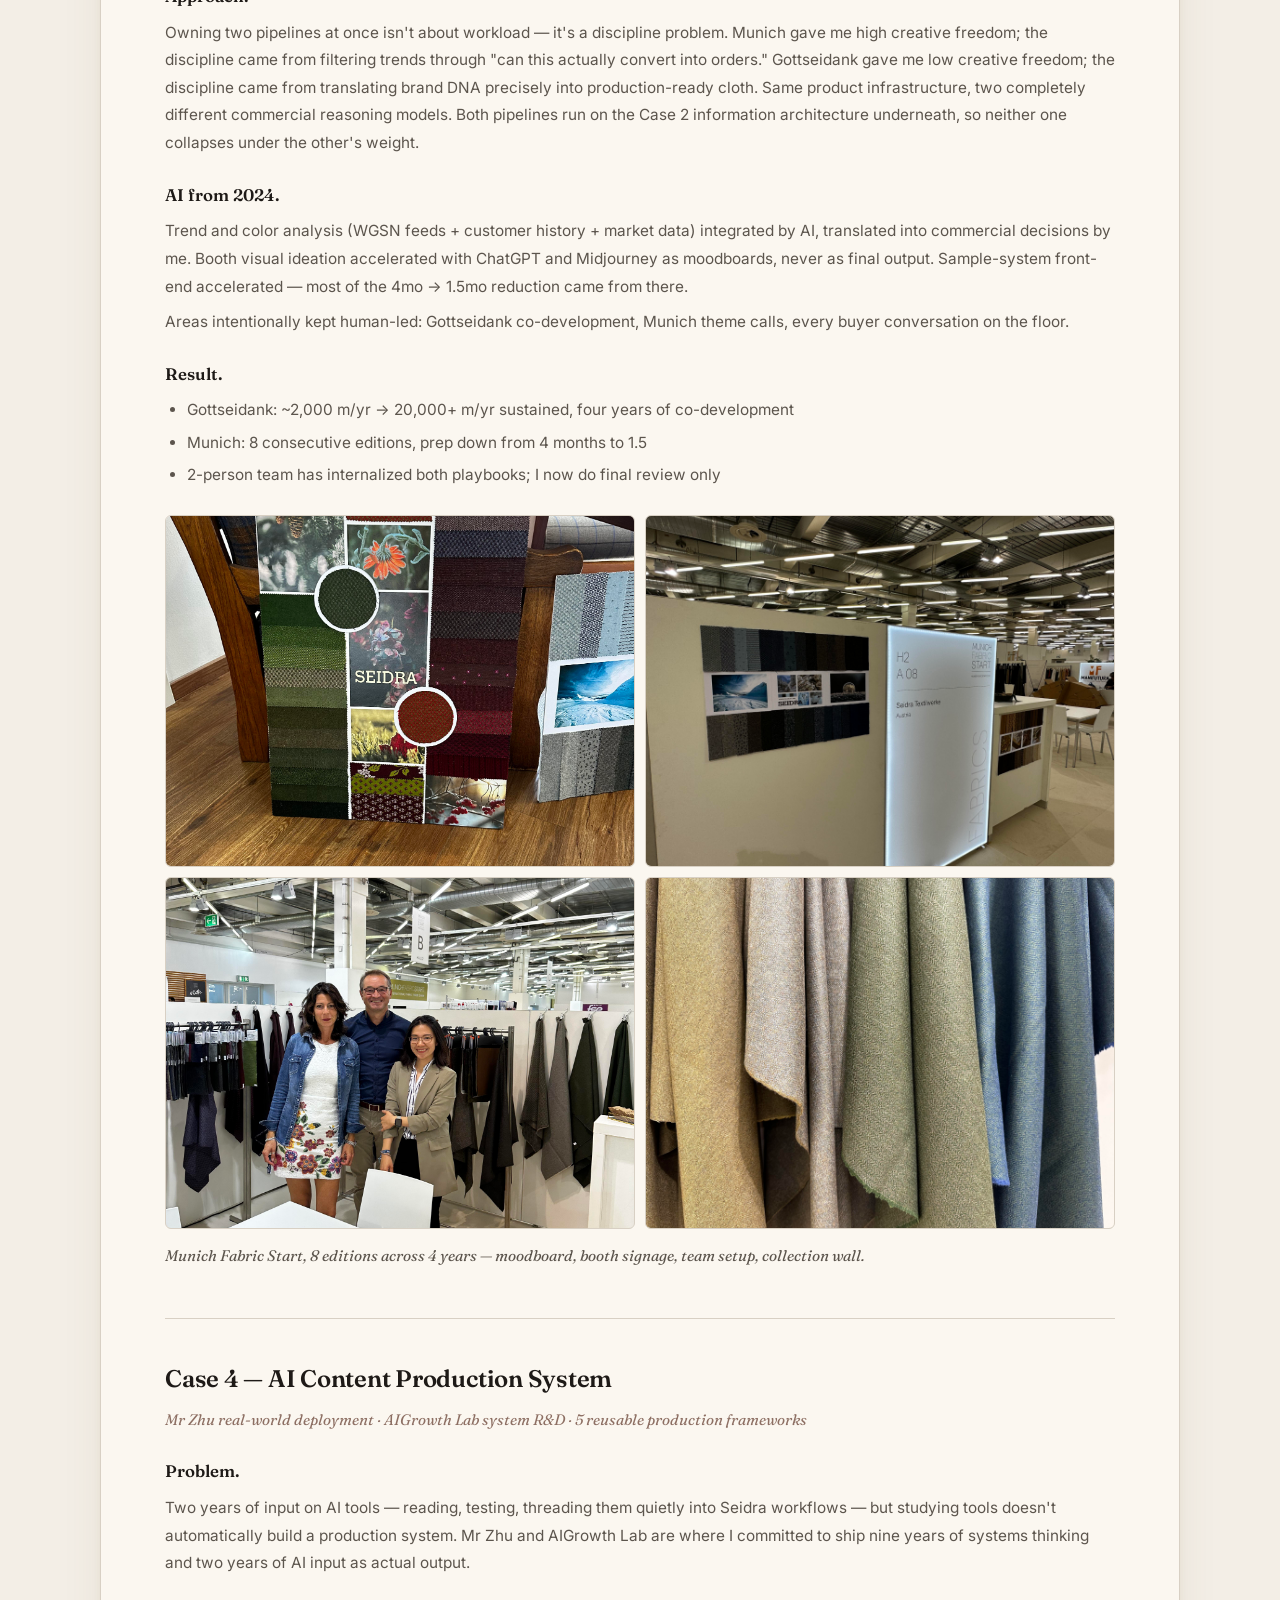
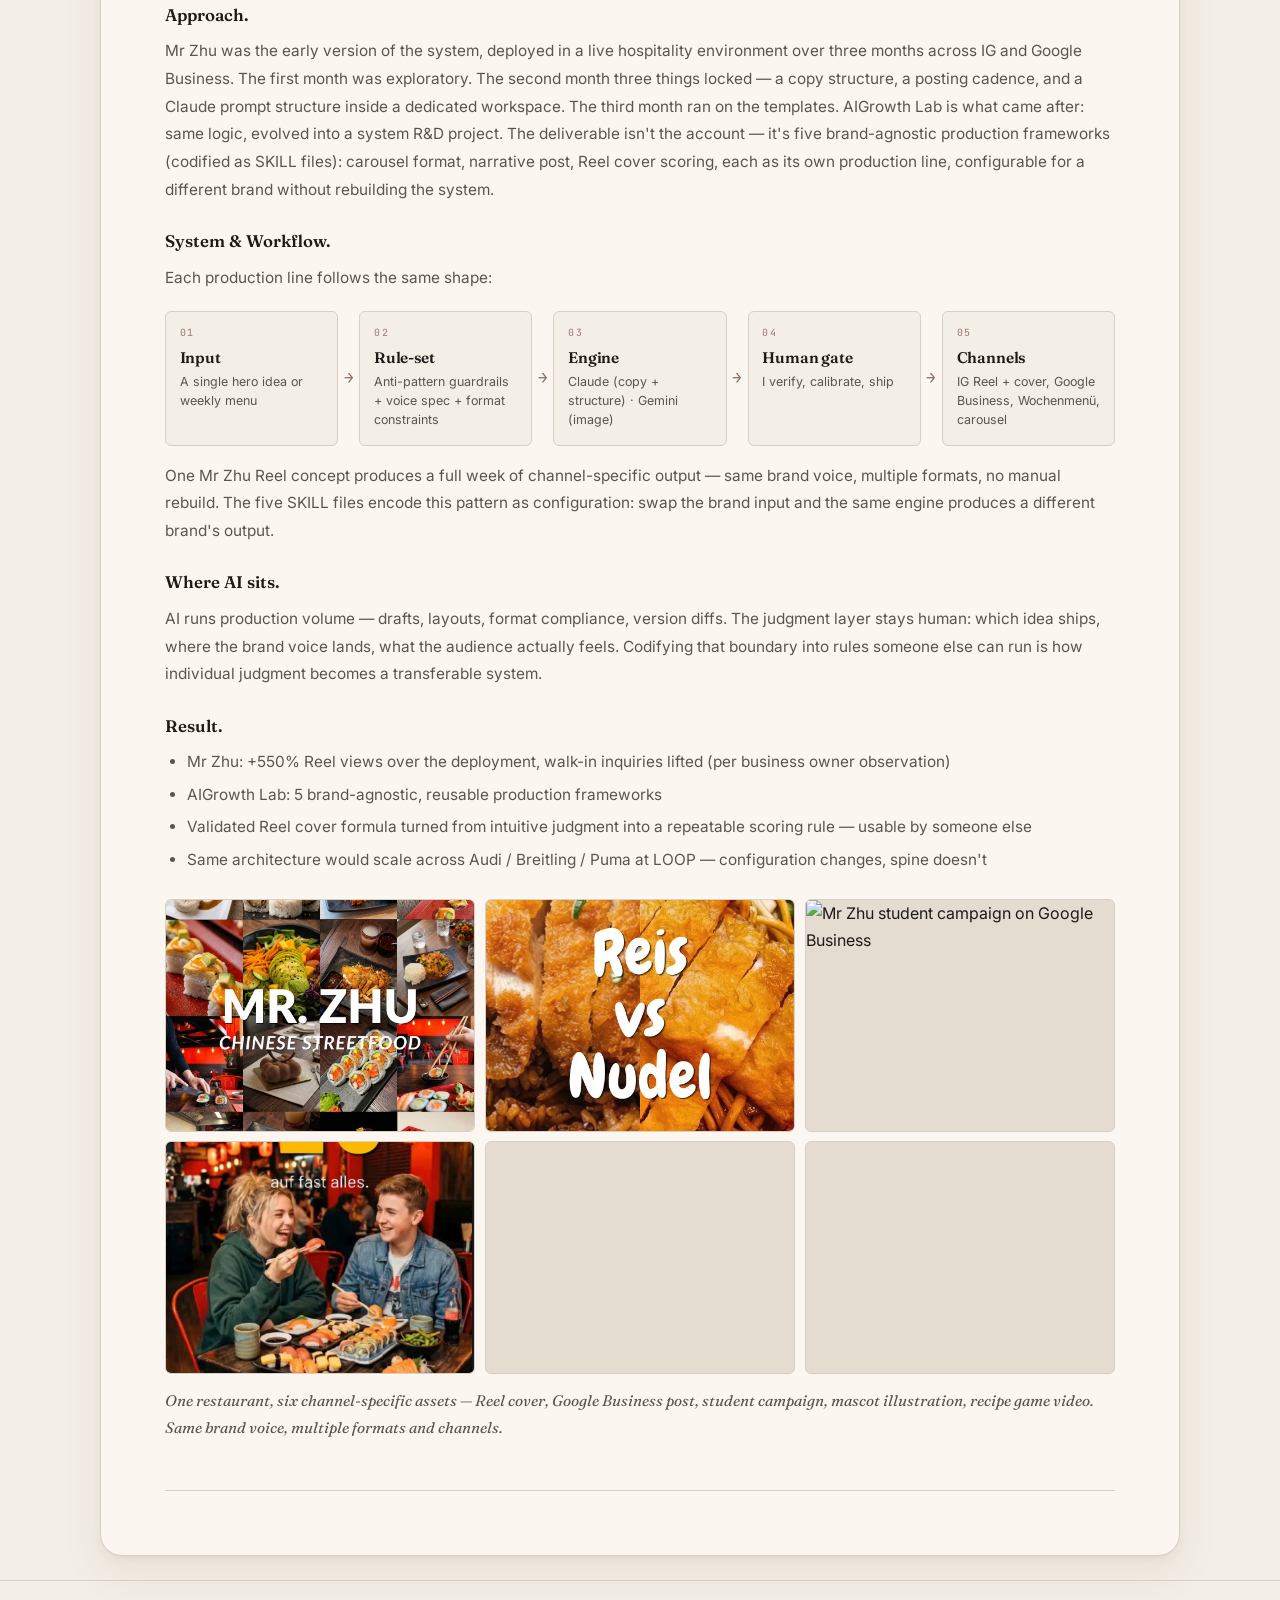
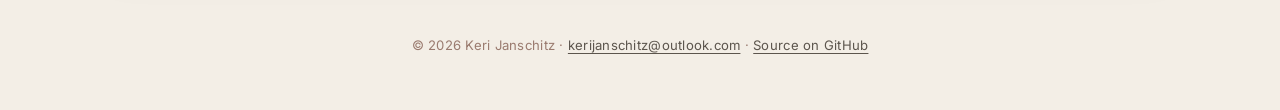
==== commit cb7ebe41: "Card 2: replace fabric photo with real R&D workdesk Previous fabric-hero photo showed output (hangin" ====
--- a/index.html
+++ b/index.html
@@ -895,7 +895,7 @@
 
     <a href="#case-2" class="case-card">
       <div class="preview">
-        <img src="./portfolio/assets/collection/munich/munich-fabric-hero.jpg" alt="Textile fabric weaves in earth tones" />
+        <img src="./portfolio/assets/textile/keri-textile-rd.jpg" alt="Textile R&D in progress — color swatch cards organized on a workdesk next to keyboard" />
       </div>
       <div class="body">
         <div class="meta-row">
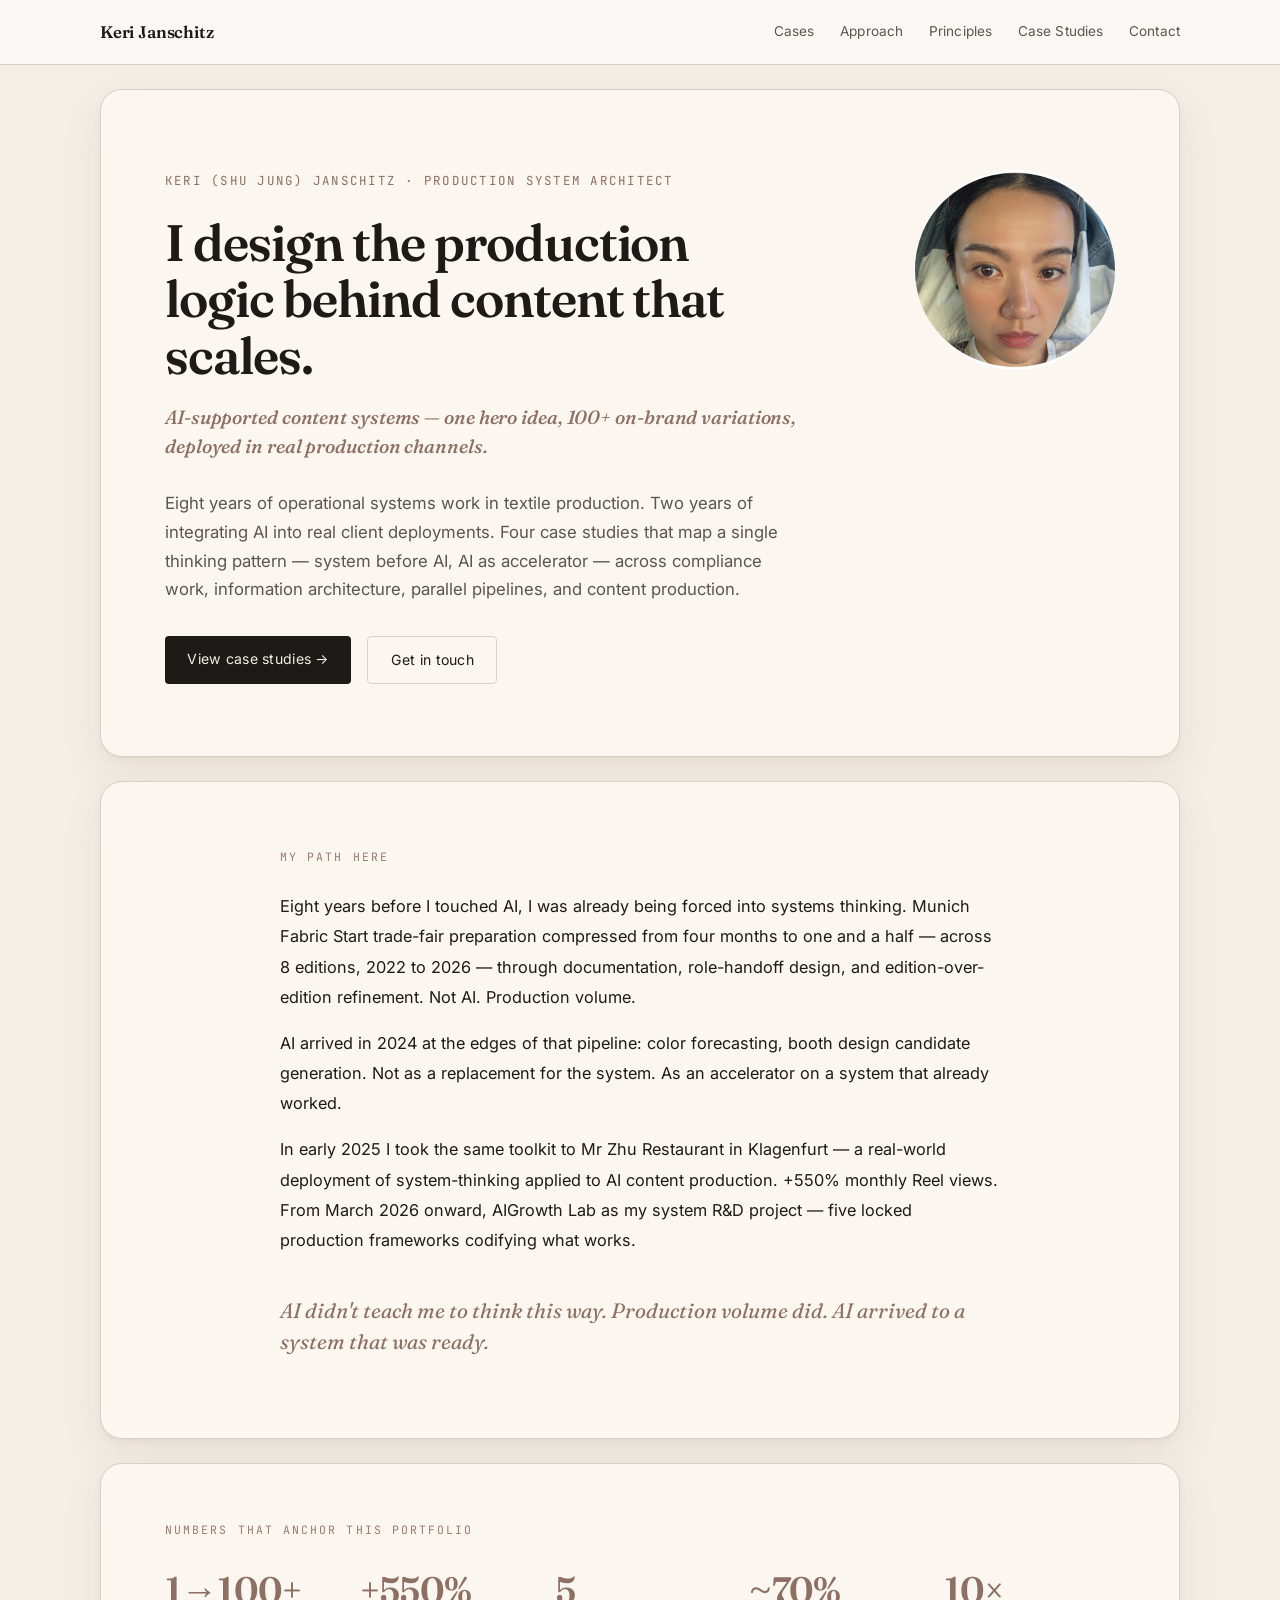
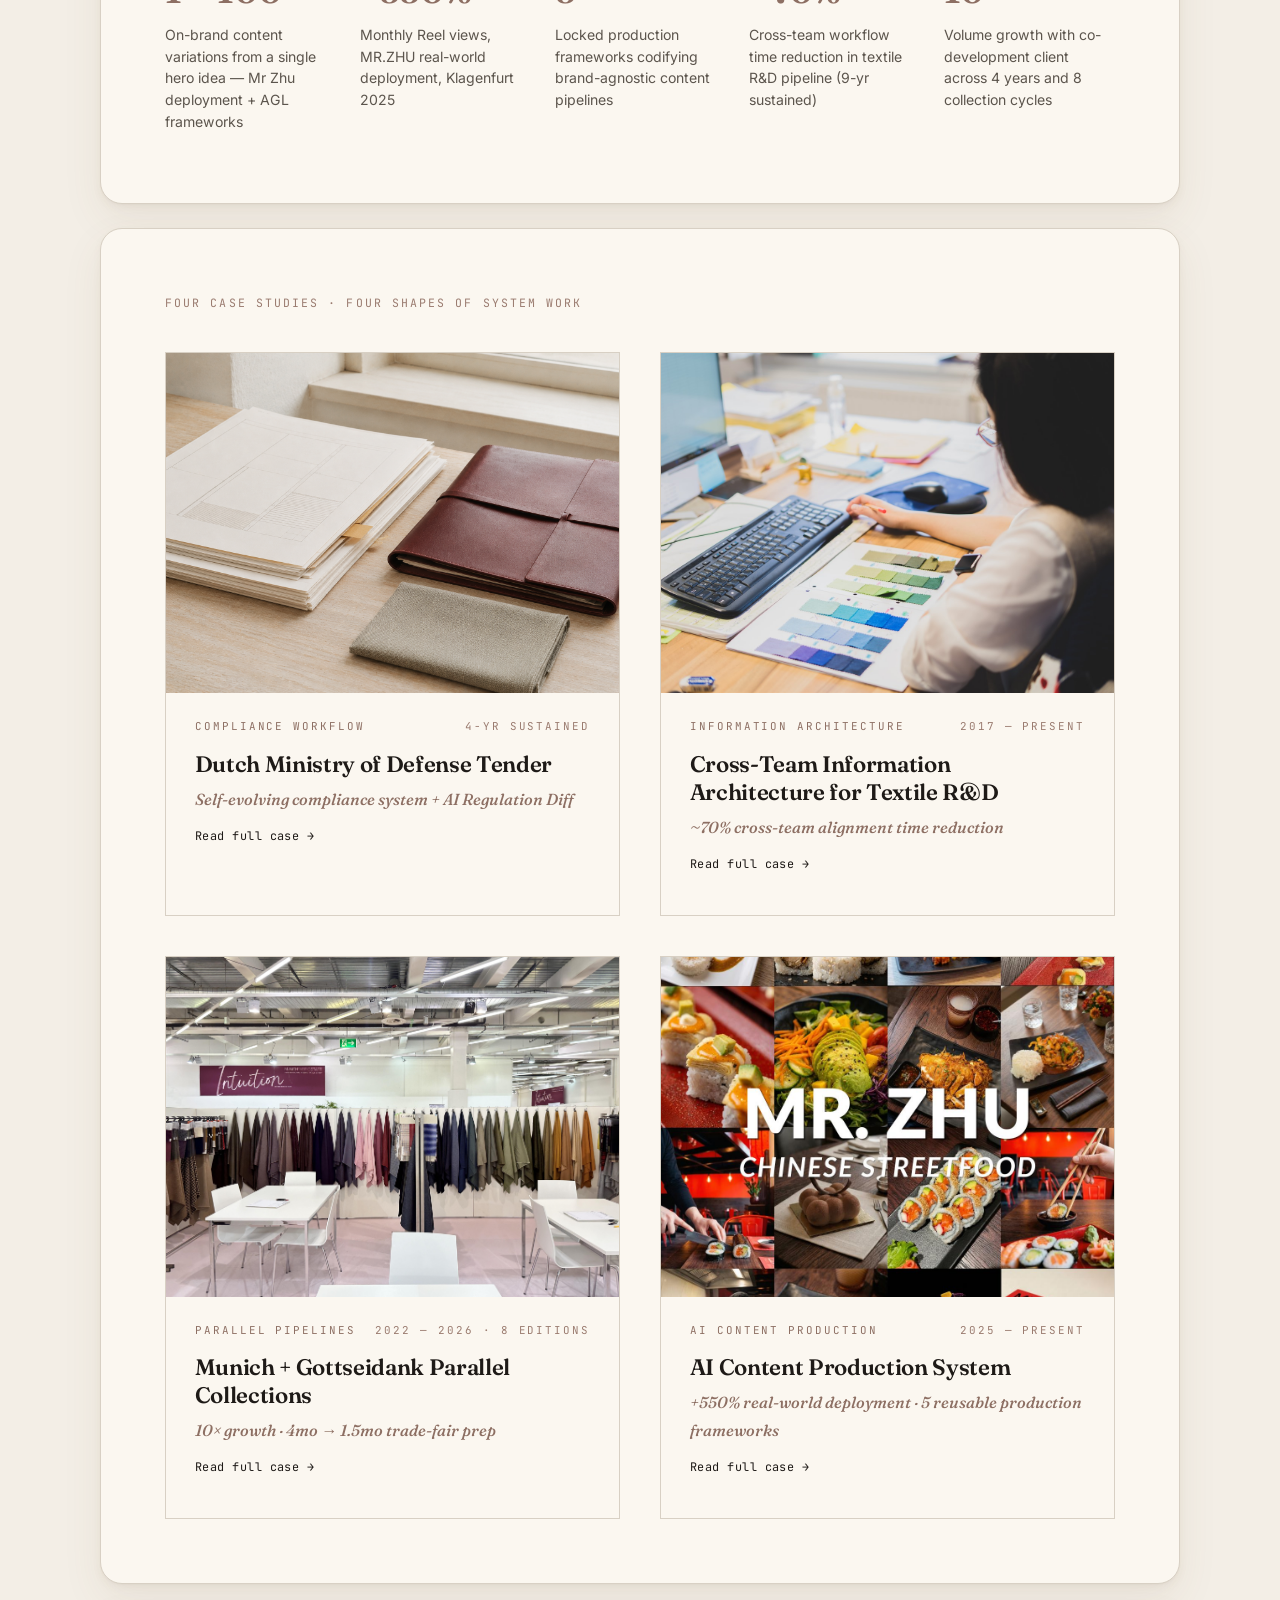
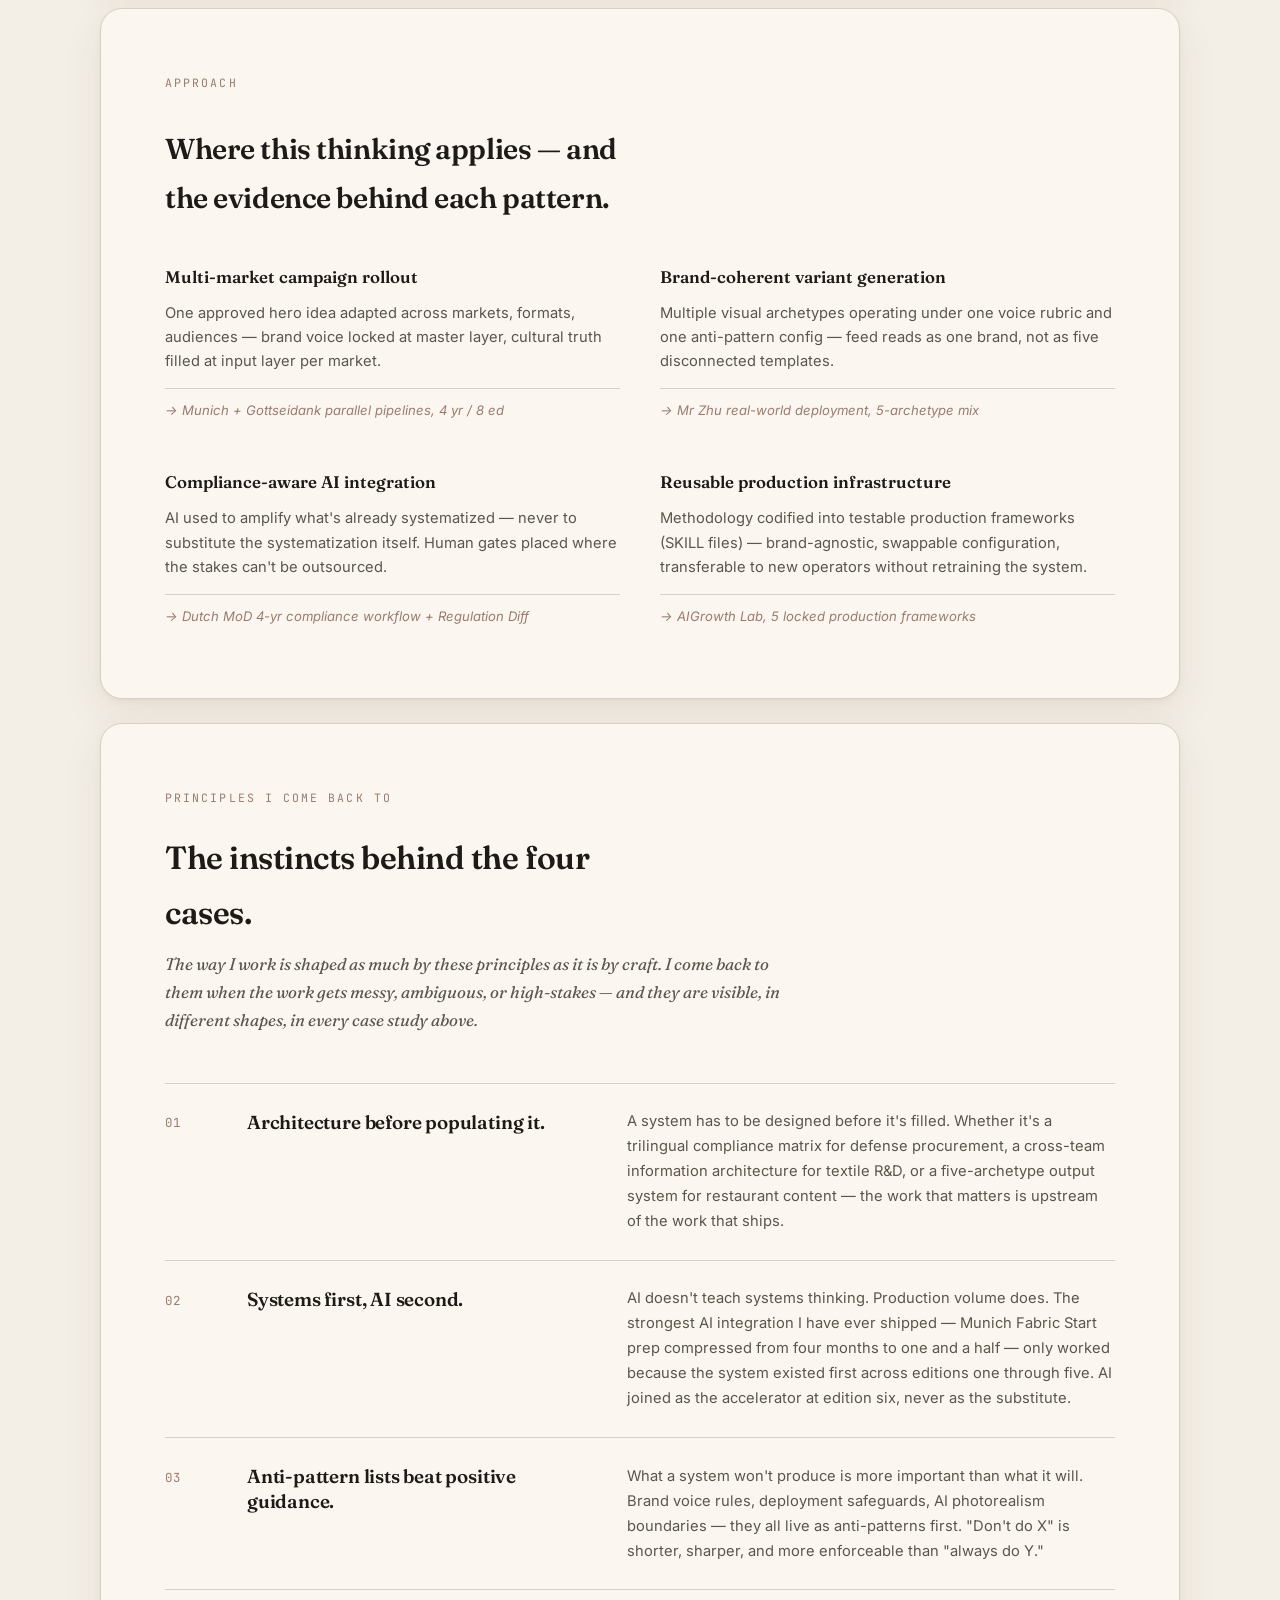
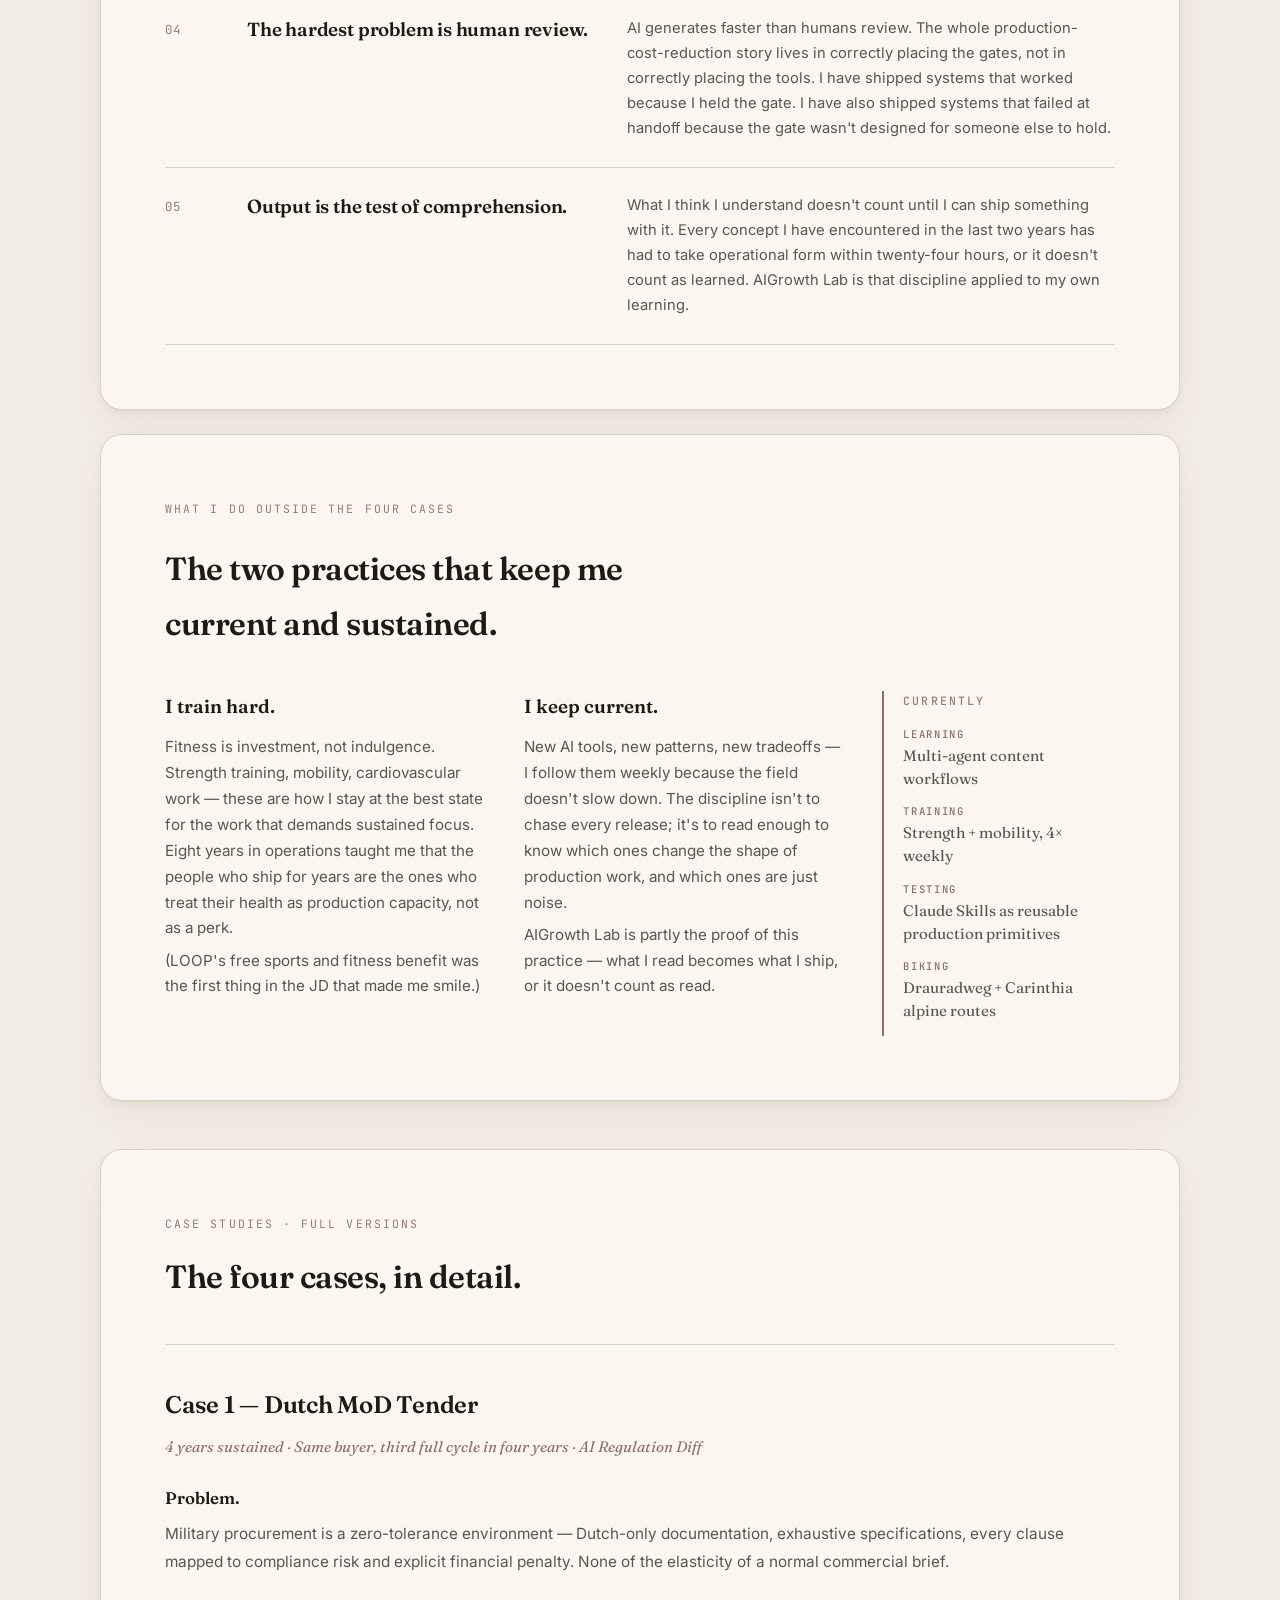
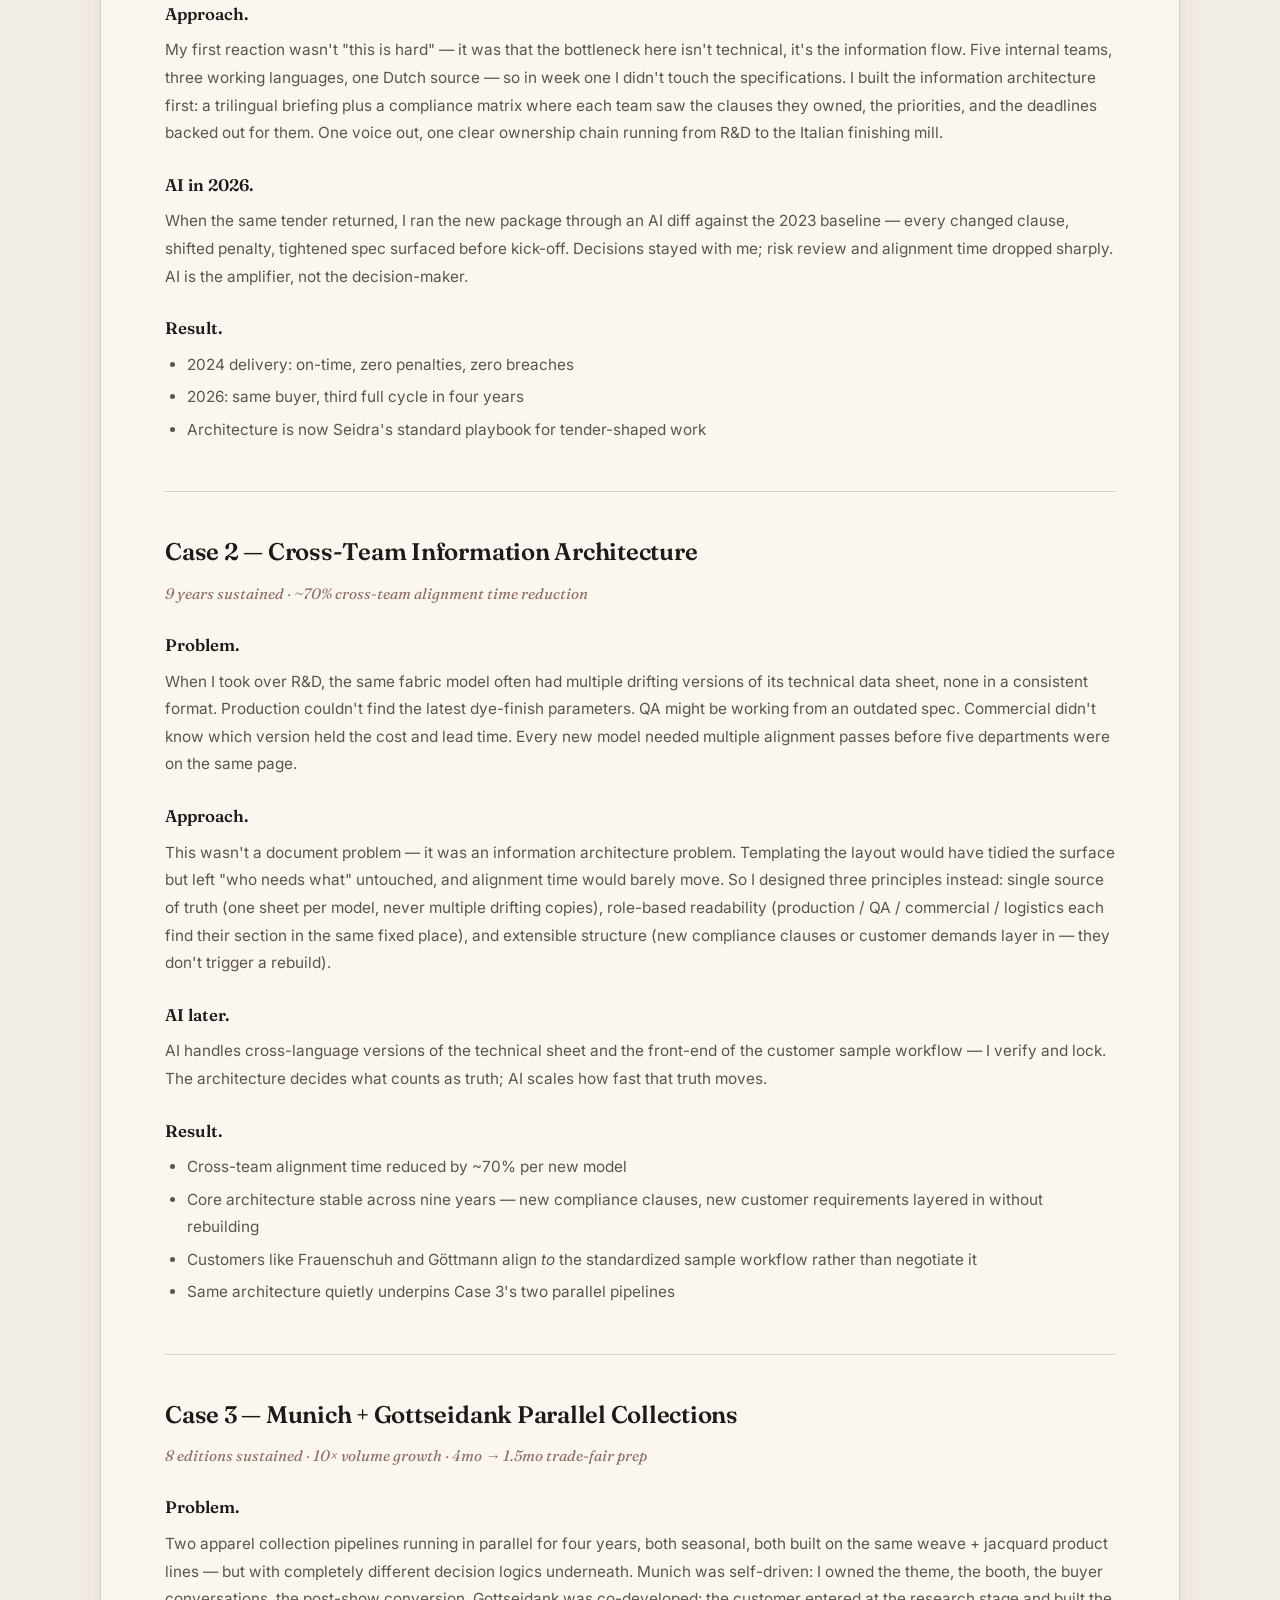
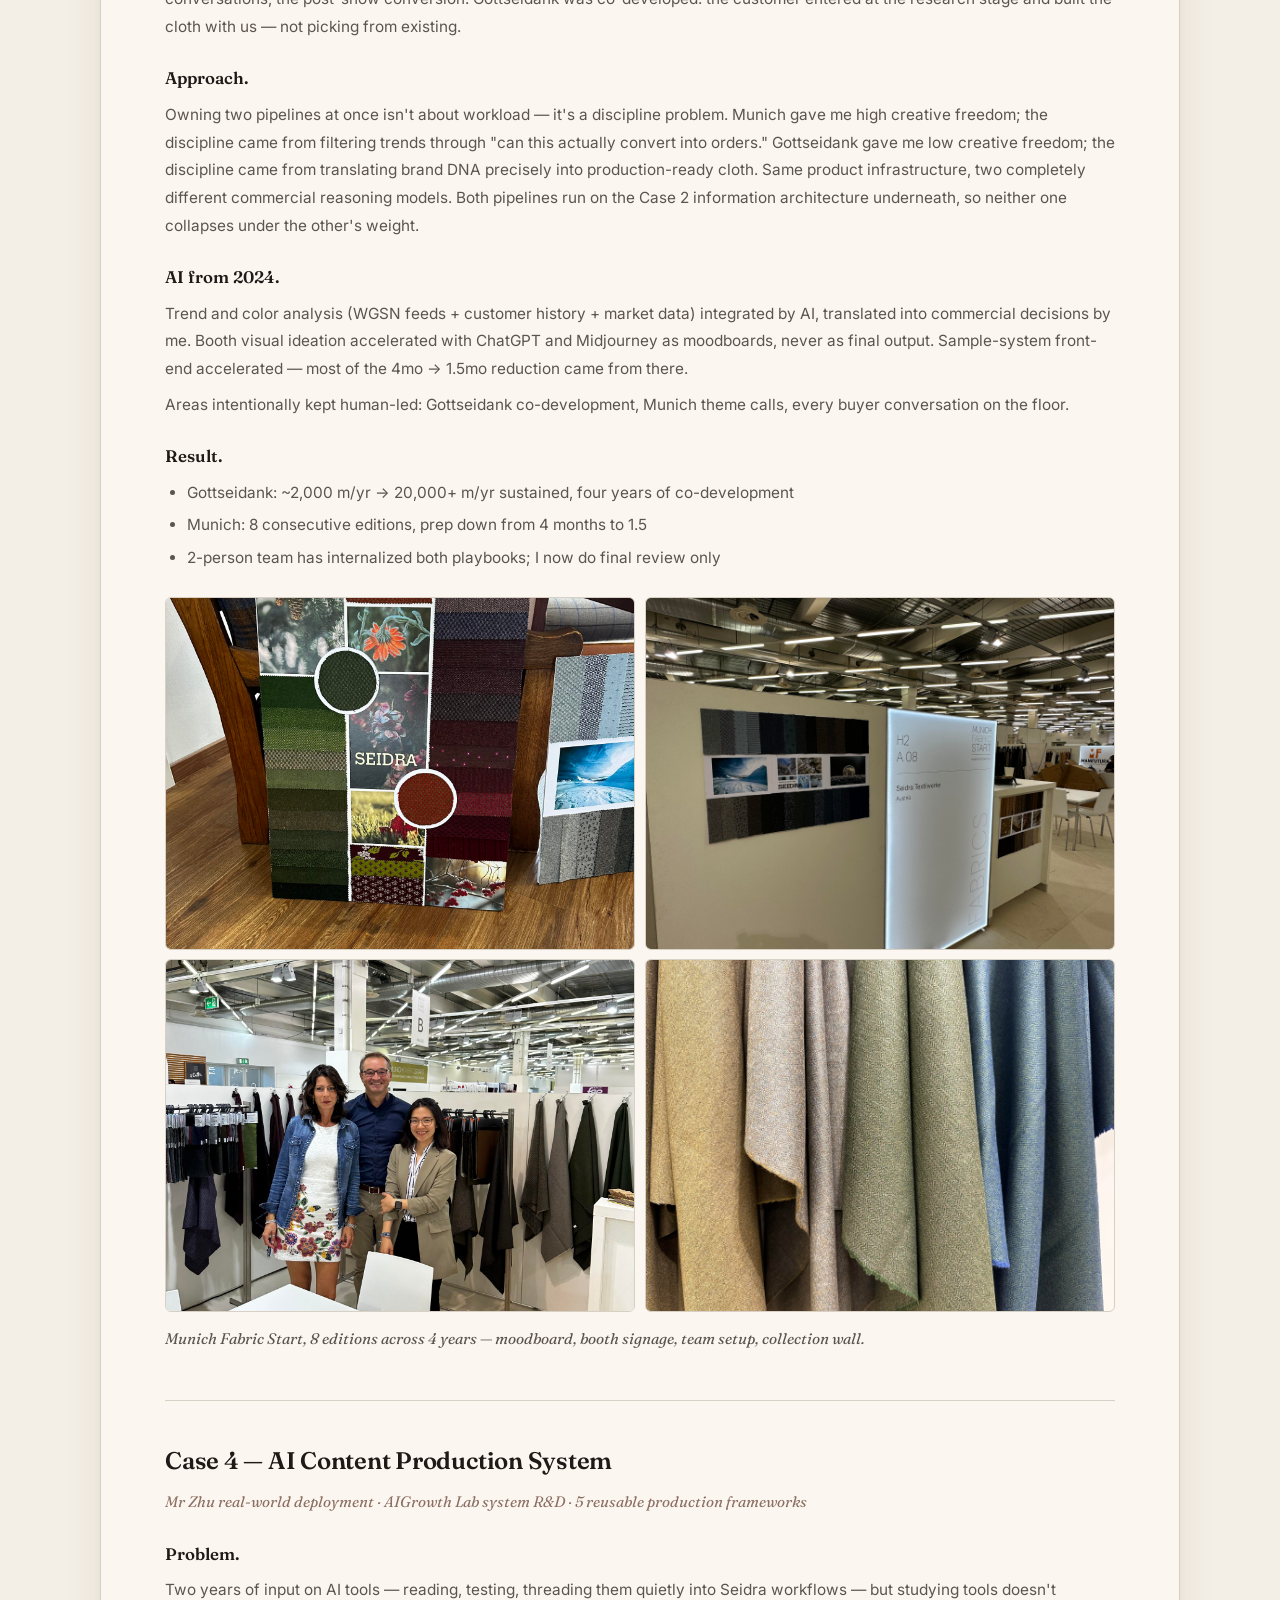
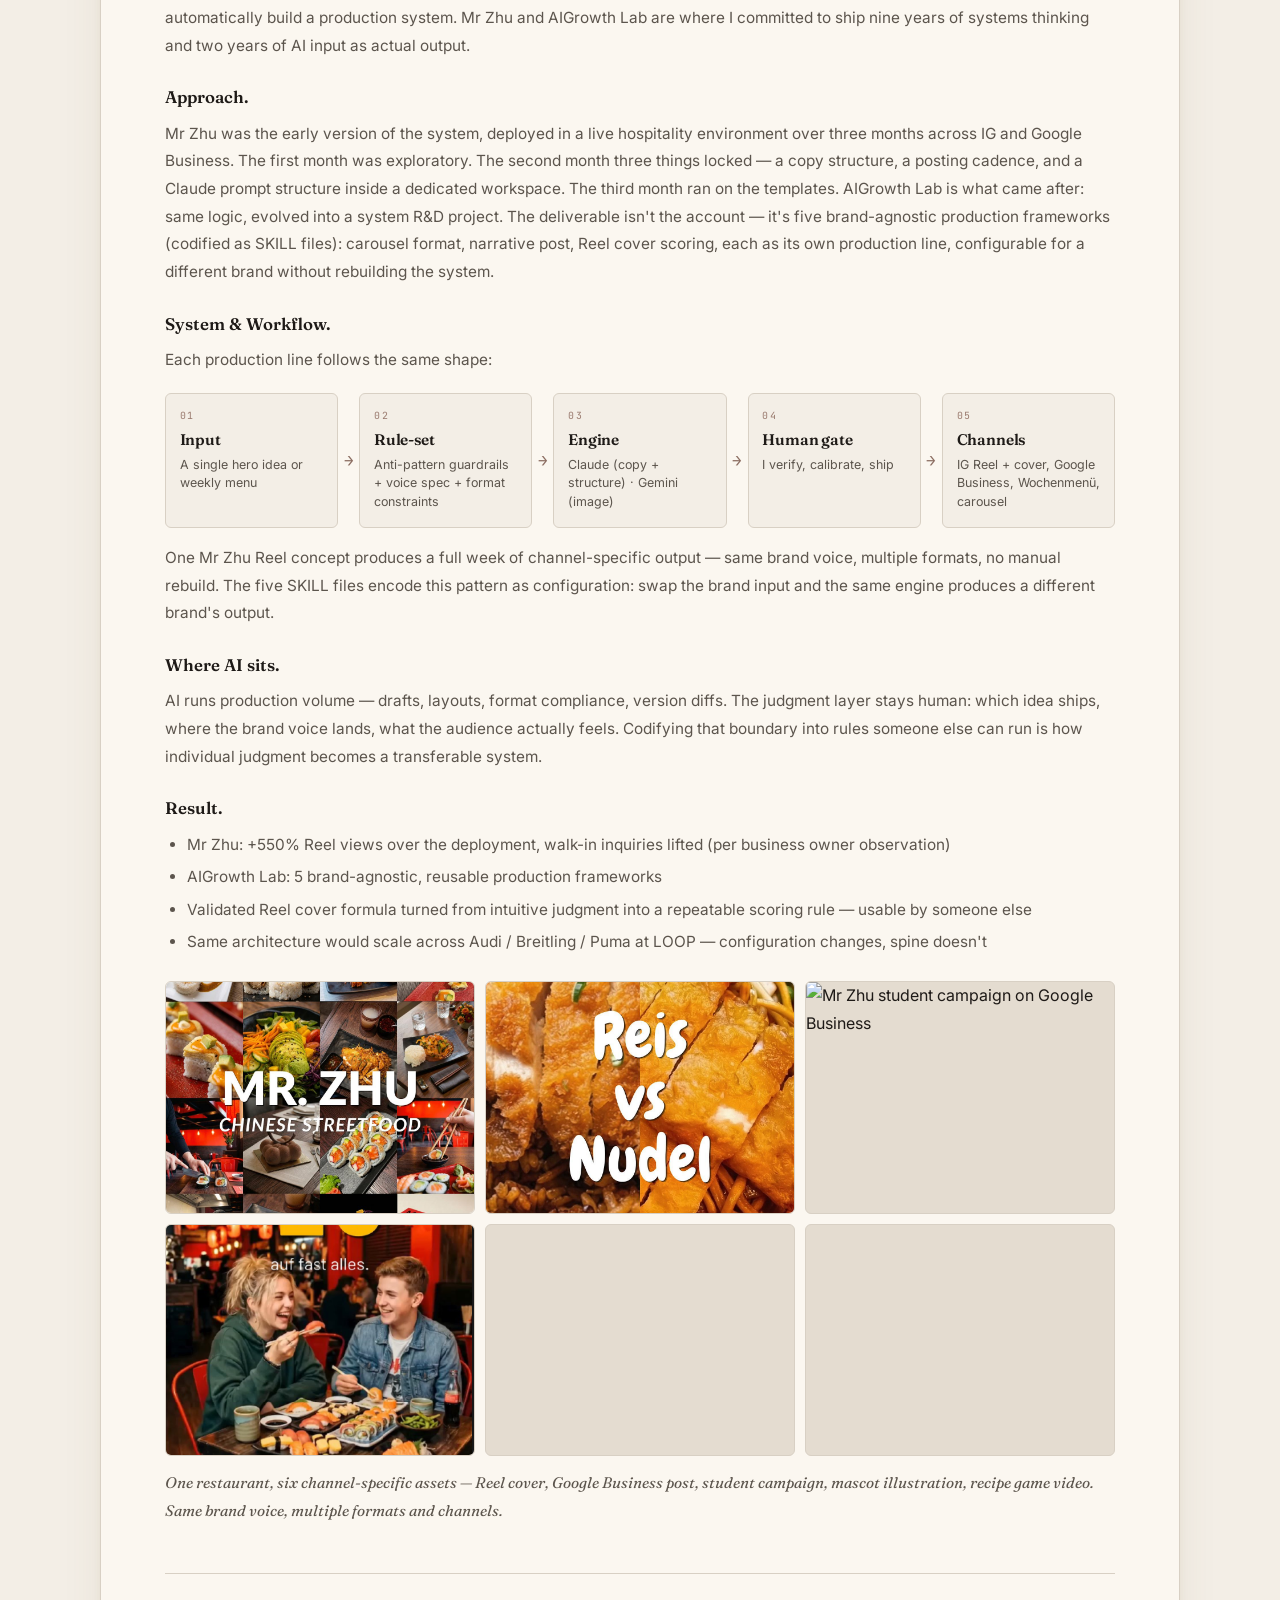
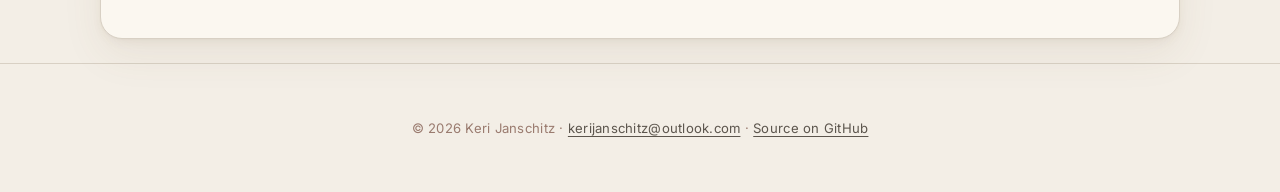
==== commit 41b89930: "Outside section: add Currently field-notes column Two-column "I train hard / I keep current" was vis" ====
--- a/index.html
+++ b/index.html
@@ -523,11 +523,16 @@
 }
 .outside-grid {
   display: grid;
-  grid-template-columns: 1fr 1fr;
-  gap: 3rem;
+  grid-template-columns: 1.1fr 1.1fr 0.8fr;
+  gap: 2.4rem;
+}
+@media (max-width: 960px) {
+  .outside-grid { grid-template-columns: 1fr 1fr; }
+  .outside-currently { grid-column: 1 / -1; }
 }
 @media (max-width: 720px) {
   .outside-grid { grid-template-columns: 1fr; }
+  .outside-currently { grid-column: auto; }
 }
 .outside-item h4 {
   font-family: 'Fraunces', serif;
@@ -541,6 +546,44 @@
   color: var(--ink-soft);
   line-height: 1.7;
   margin: 0.4rem 0;
+}
+
+/* Currently — field-notes column */
+.outside-currently {
+  border-left: 2px solid var(--accent);
+  padding-left: 1.2rem;
+}
+.outside-currently h4 {
+  font-family: 'JetBrains Mono', monospace;
+  font-size: 0.72rem;
+  font-weight: 500;
+  letter-spacing: 0.18em;
+  text-transform: uppercase;
+  color: var(--ink-faint);
+  margin: 0 0 1rem;
+}
+.outside-currently ul {
+  list-style: none;
+  padding: 0;
+  margin: 0;
+}
+.outside-currently li {
+  font-family: 'Fraunces', serif;
+  font-size: 0.95rem;
+  line-height: 1.5;
+  color: var(--ink-soft);
+  margin: 0 0 0.85rem;
+}
+.outside-currently li strong {
+  display: block;
+  font-family: 'JetBrains Mono', monospace;
+  font-size: 0.66rem;
+  font-weight: 500;
+  letter-spacing: 0.16em;
+  text-transform: uppercase;
+  color: var(--accent);
+  margin-bottom: 0.15rem;
+  font-style: normal;
 }
 
 /* ==== Full case bodies ==== */
@@ -1035,6 +1078,16 @@
         AIGrowth Lab is partly the proof of this practice — what I read becomes what I ship, or it doesn't count as read.
       </p>
     </div>
+
+    <aside class="outside-currently">
+      <h4>Currently</h4>
+      <ul>
+        <li><strong>Learning</strong>Multi-agent content workflows</li>
+        <li><strong>Training</strong>Strength + mobility, 4× weekly</li>
+        <li><strong>Testing</strong>Claude Skills as reusable production primitives</li>
+        <li><strong>Biking</strong>Drauradweg + Carinthia alpine routes</li>
+      </ul>
+    </aside>
   </div>
 </section>
 
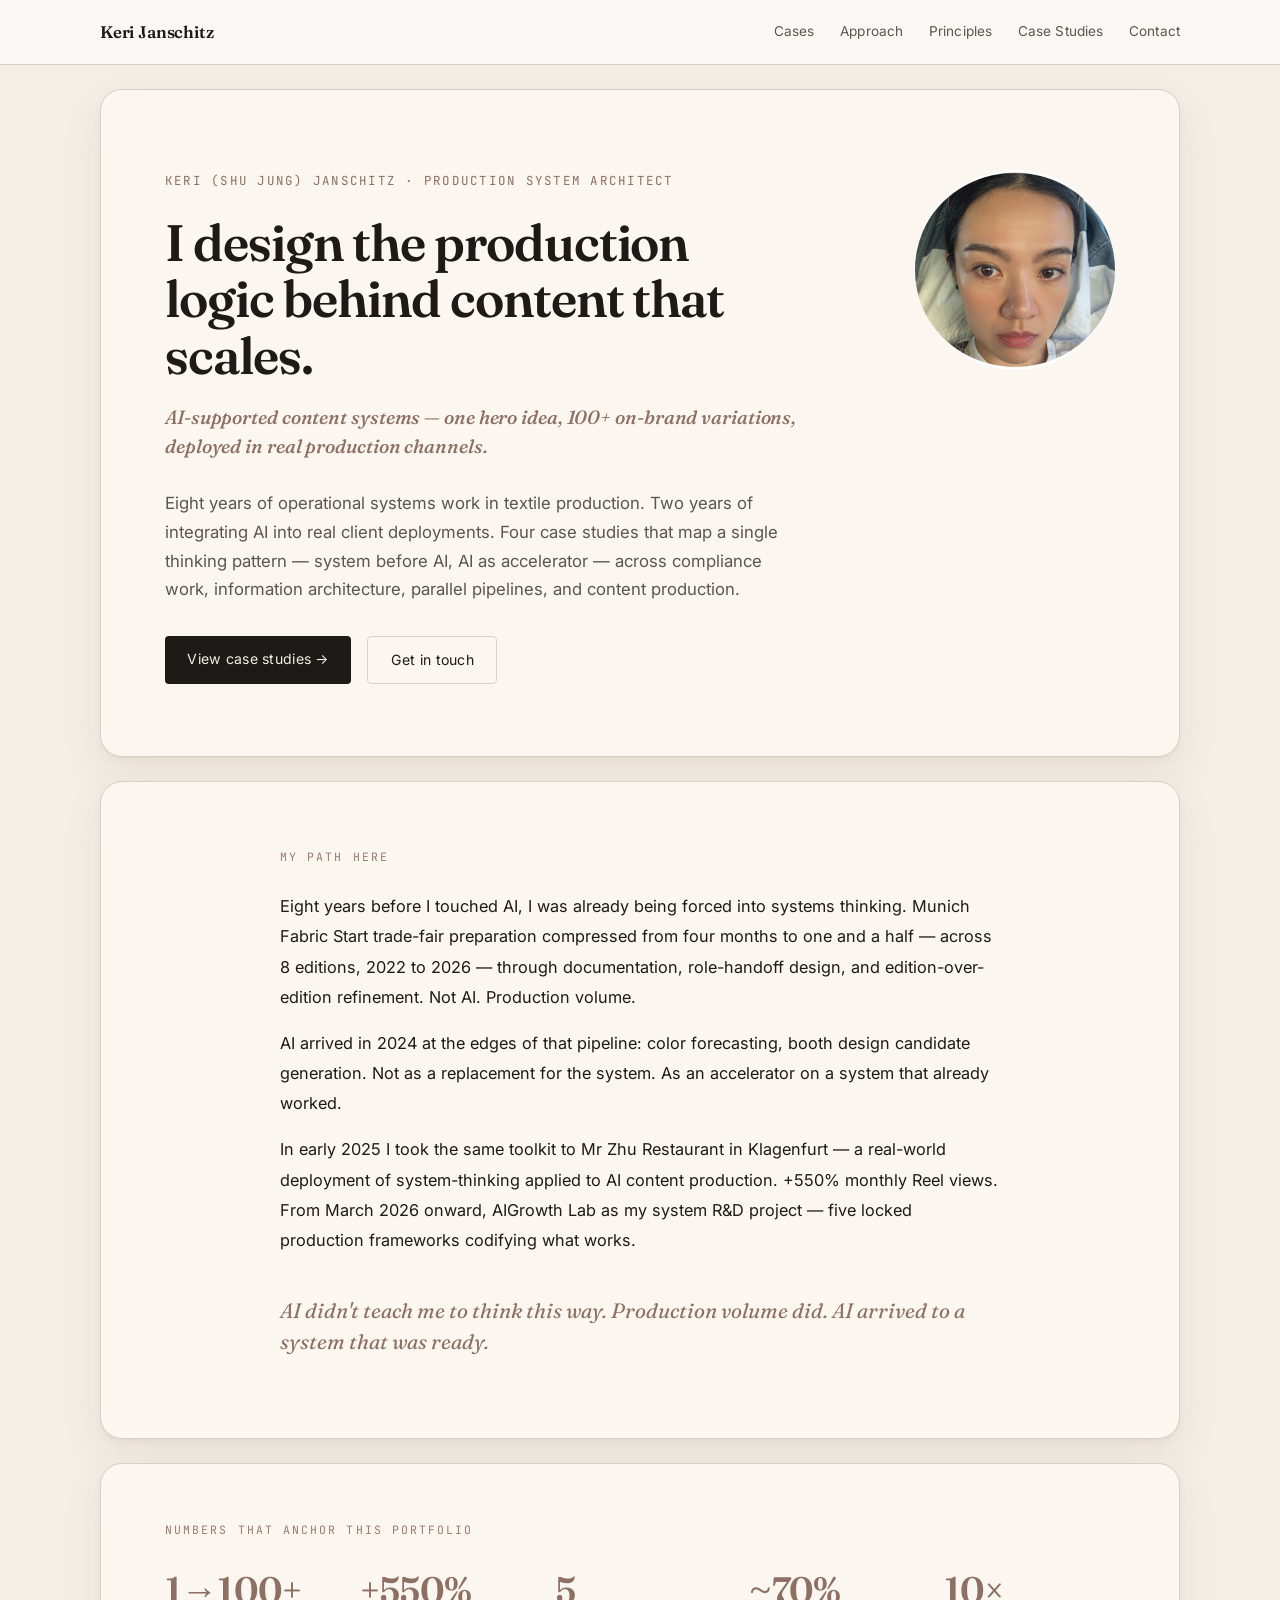
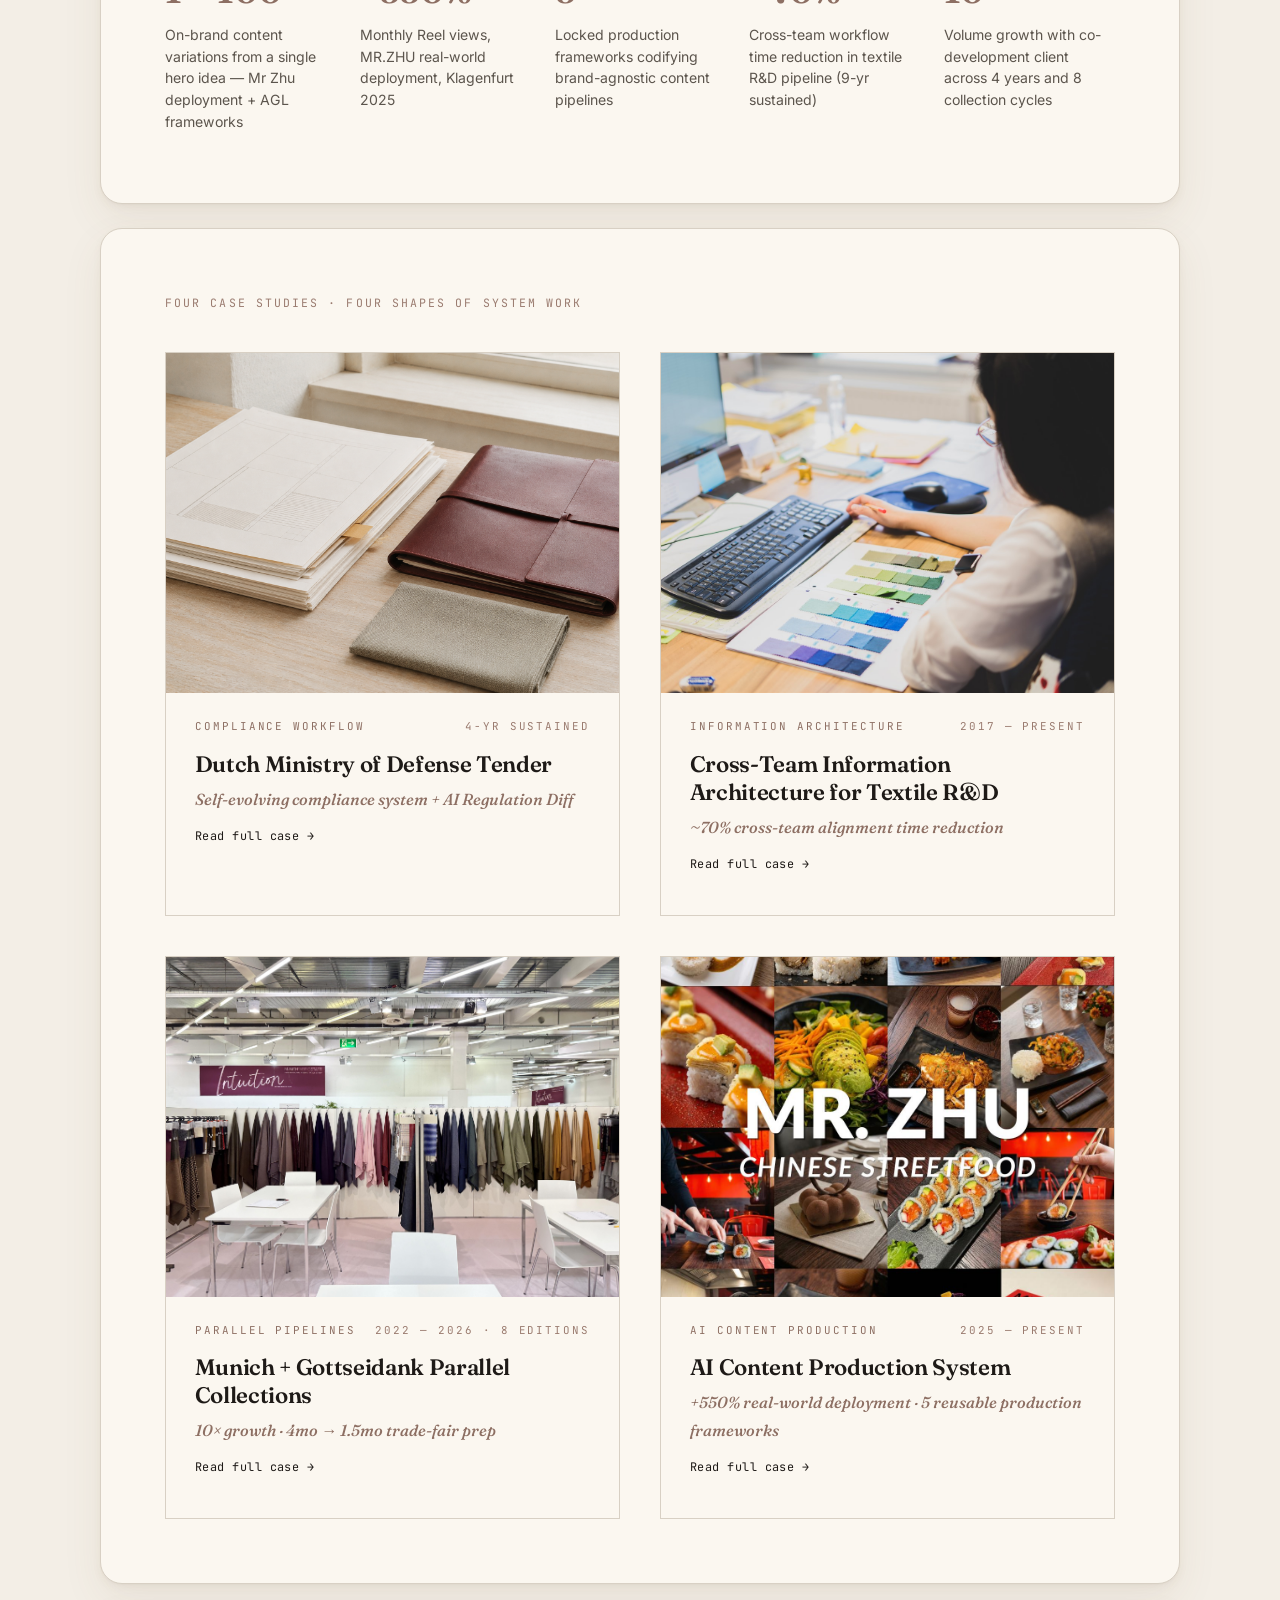
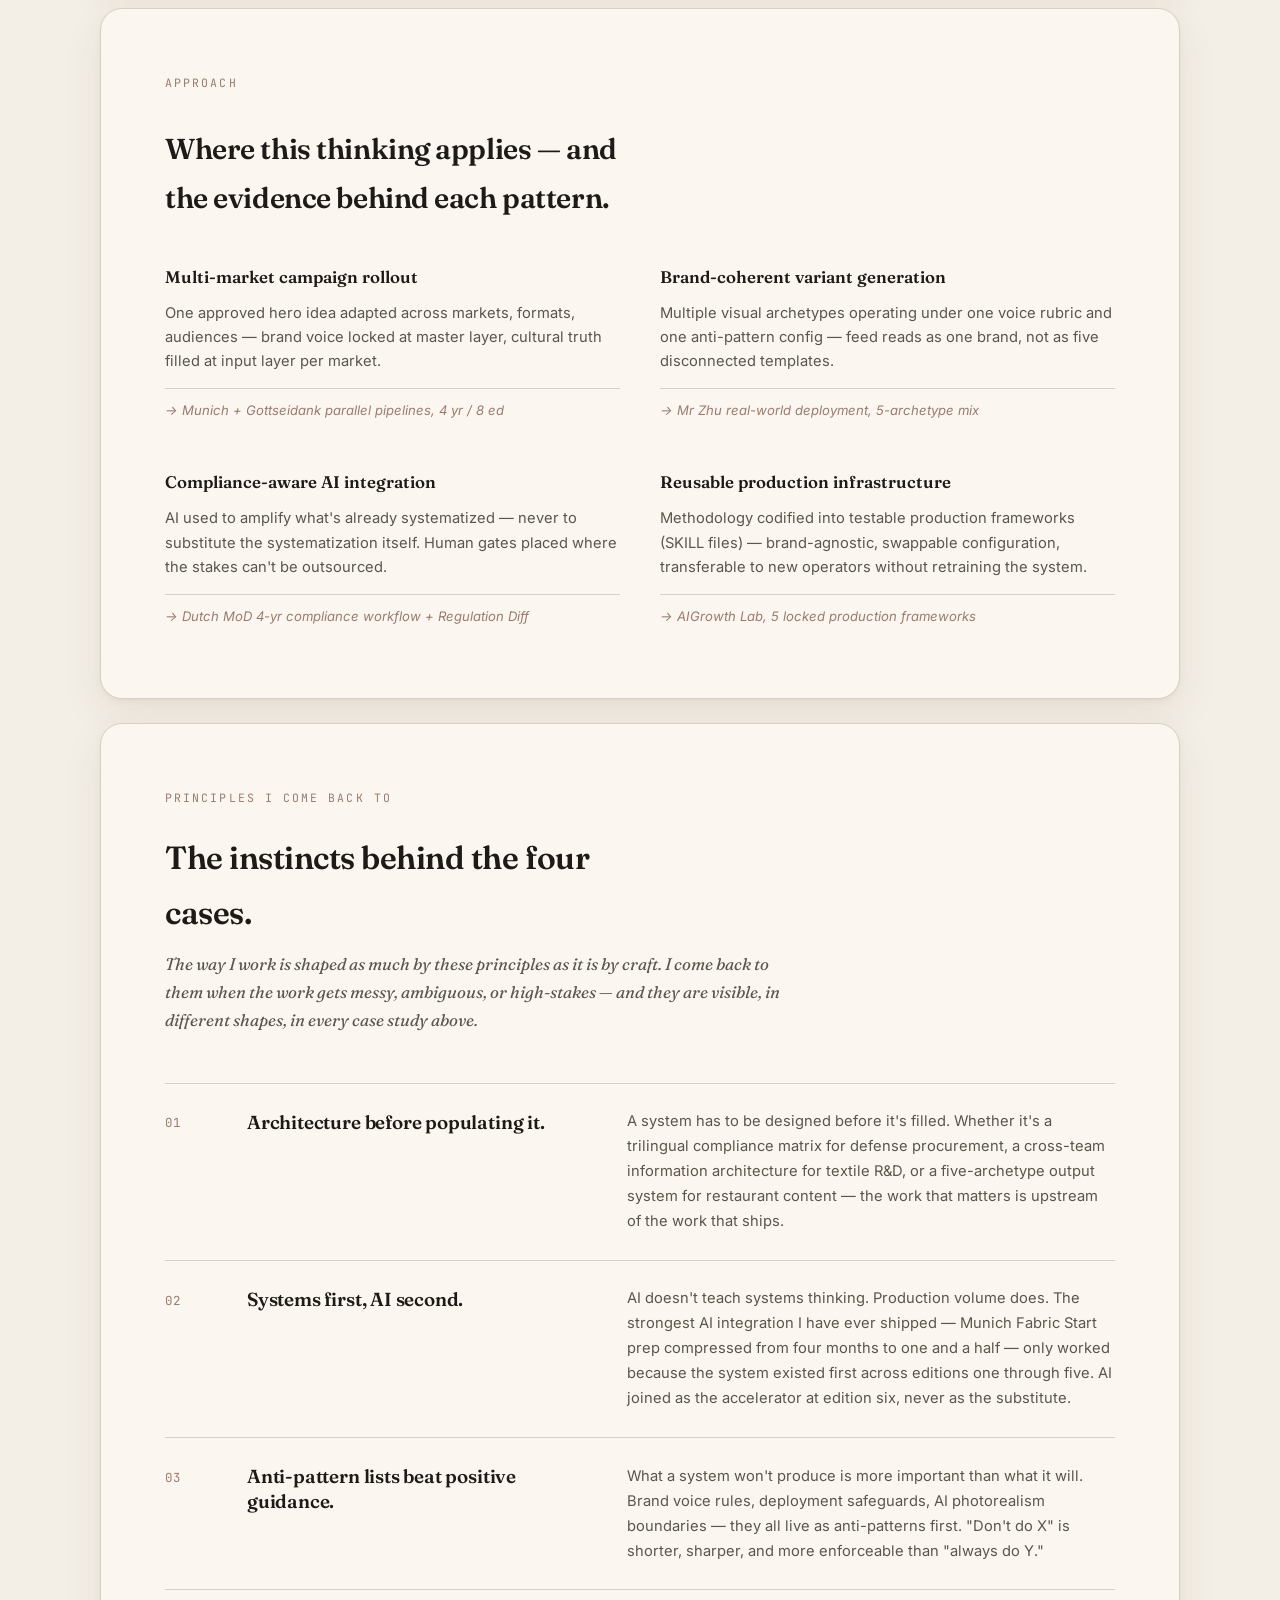
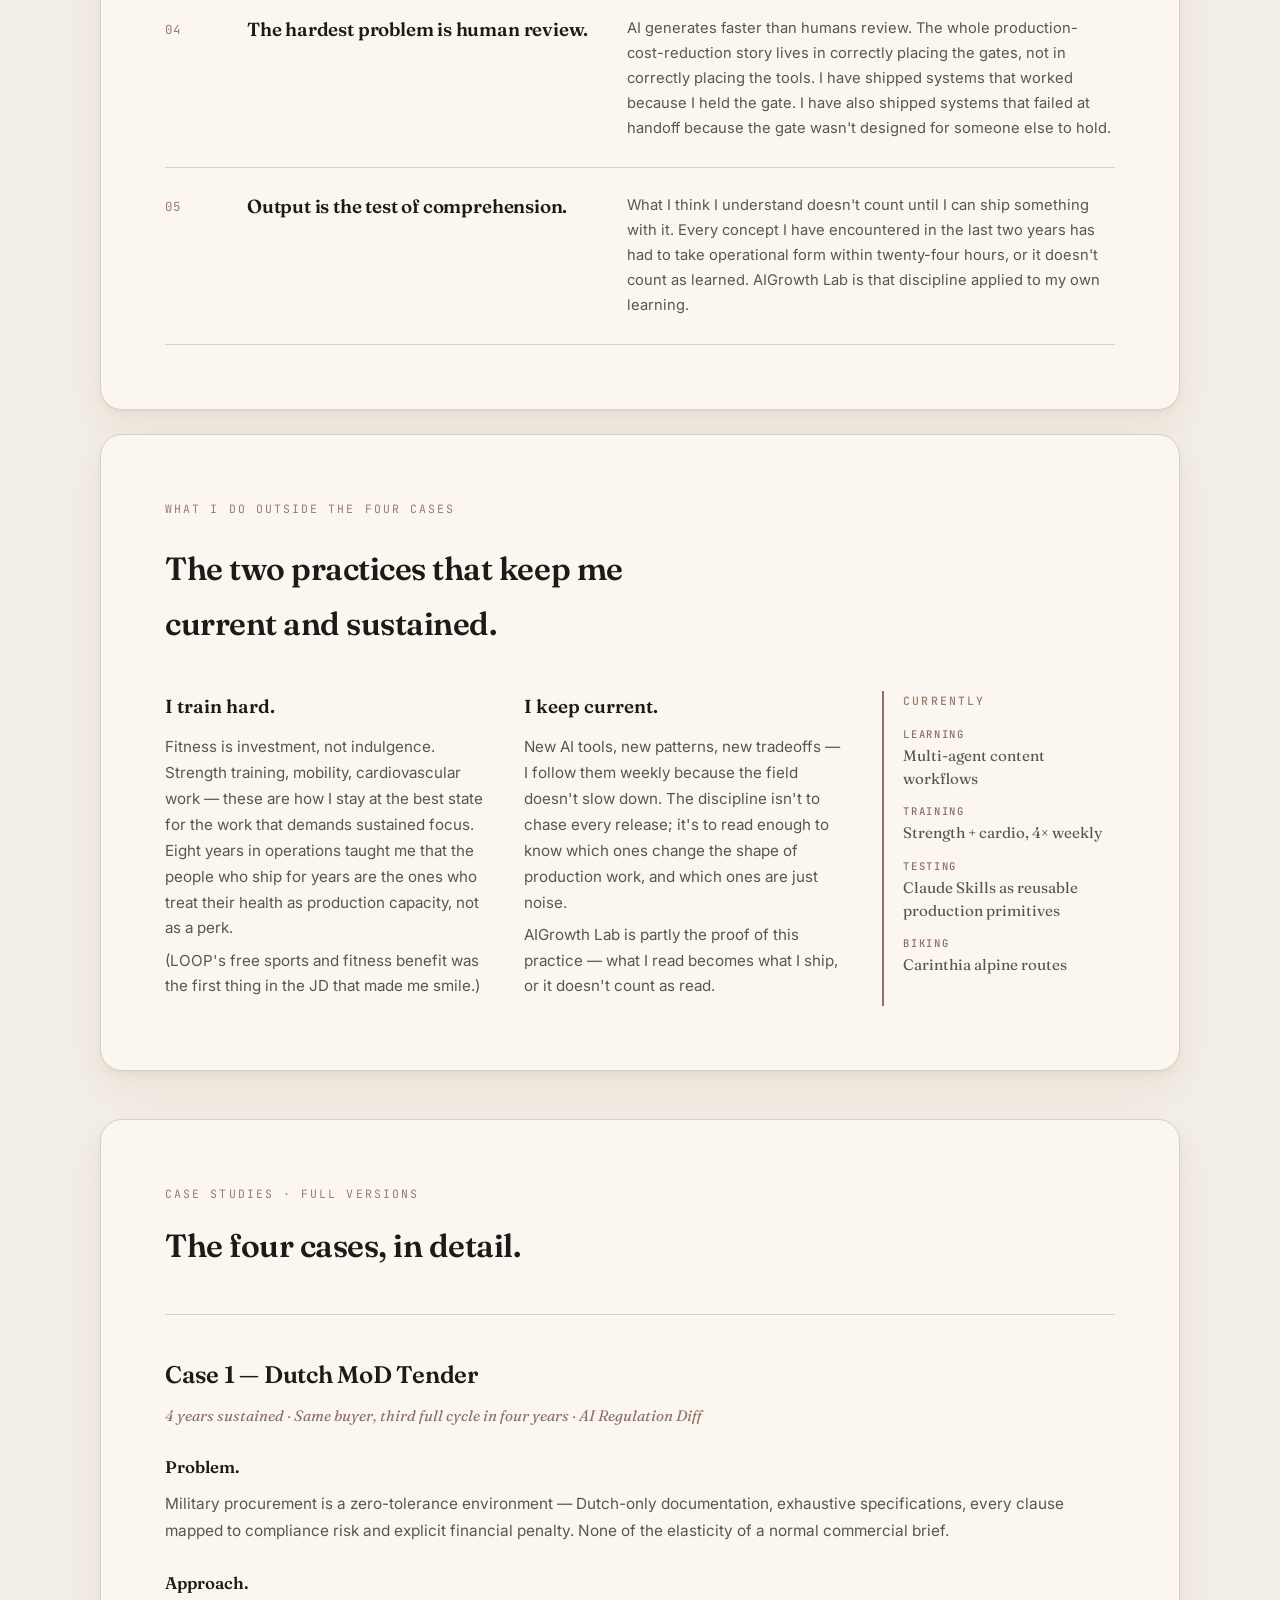
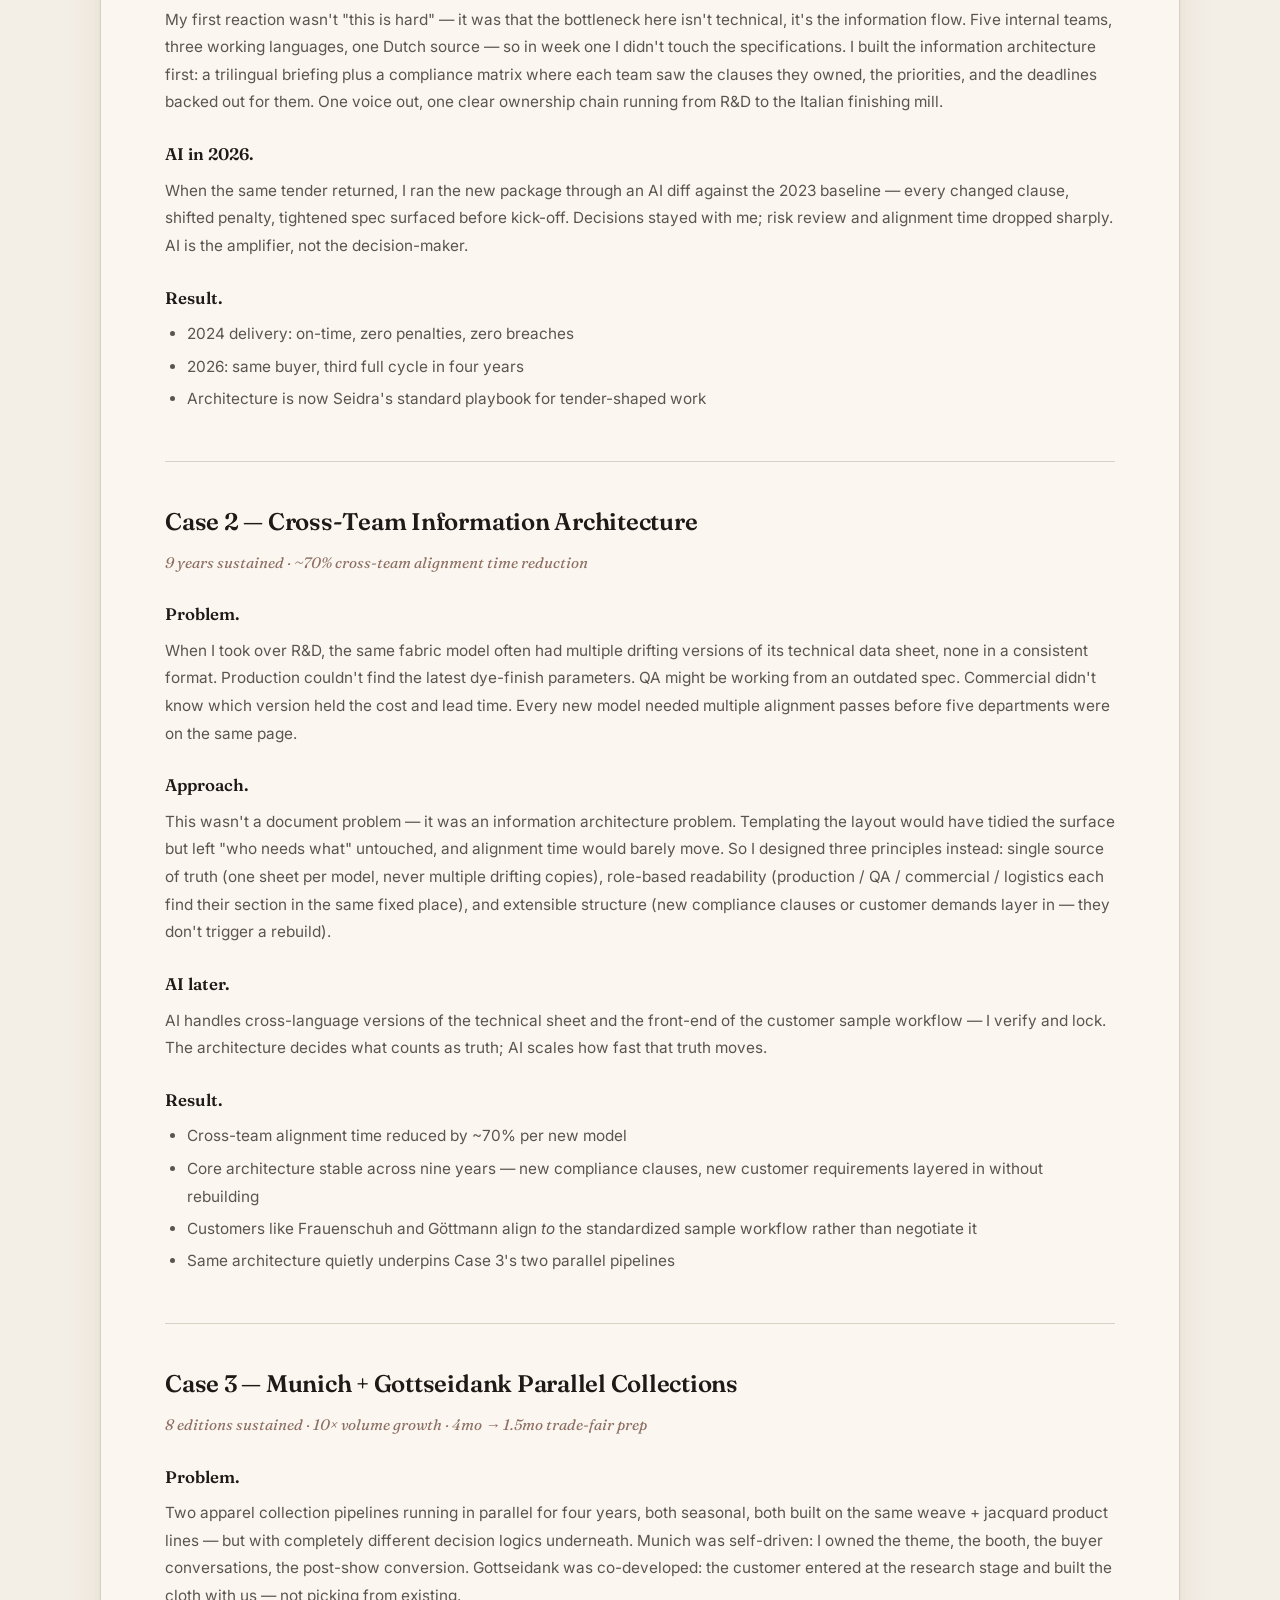
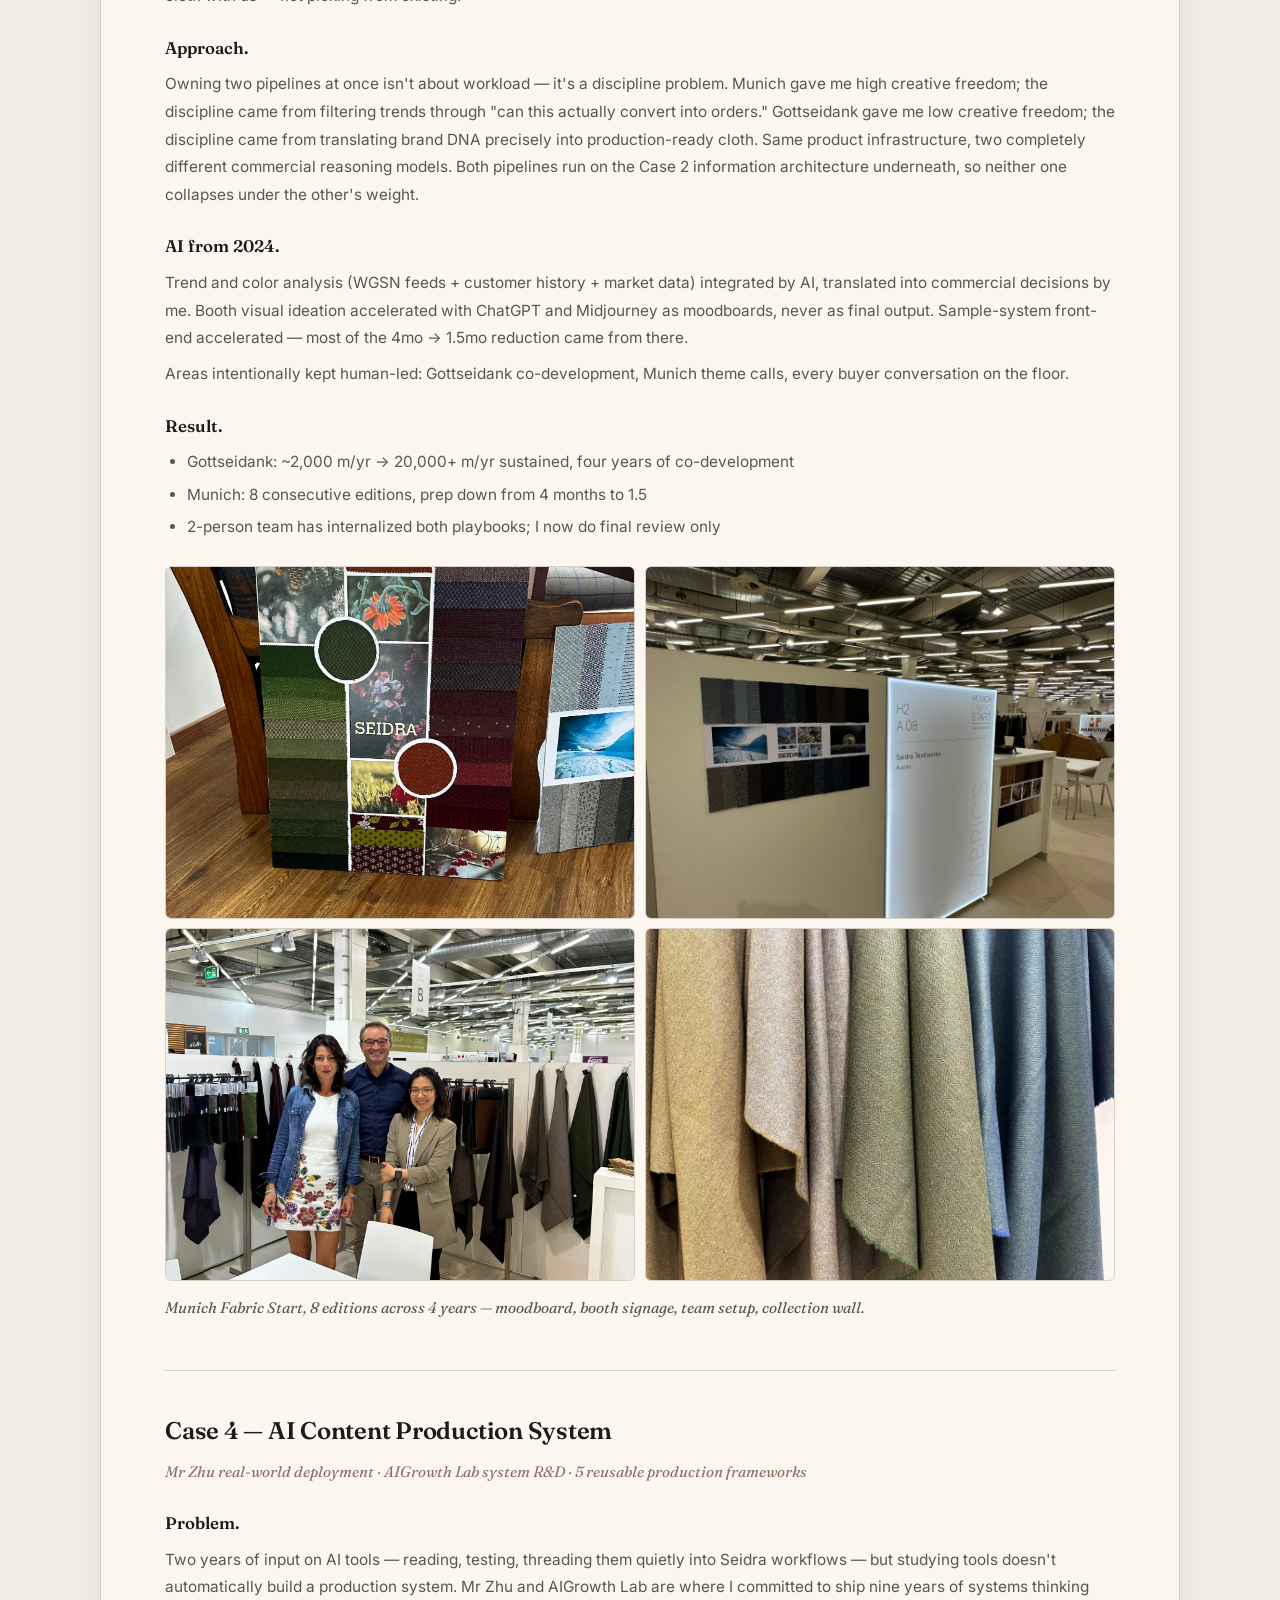
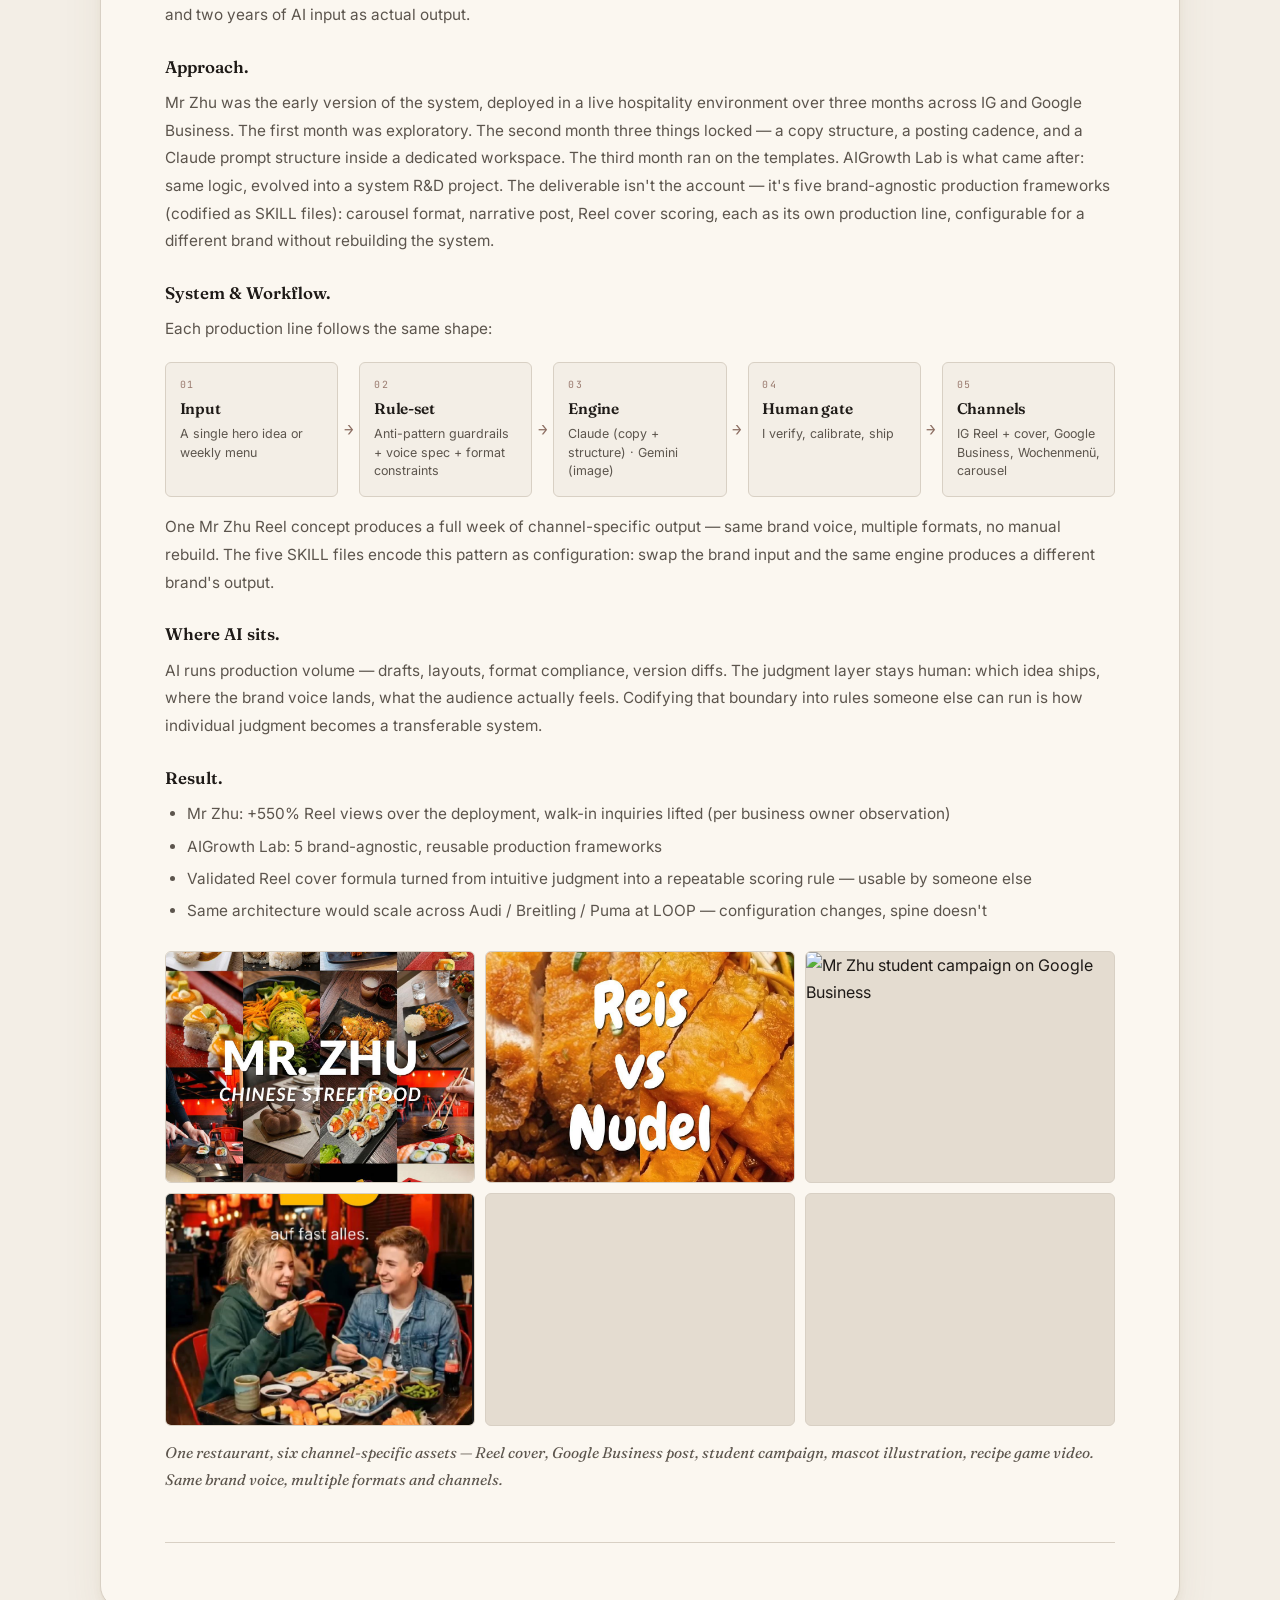
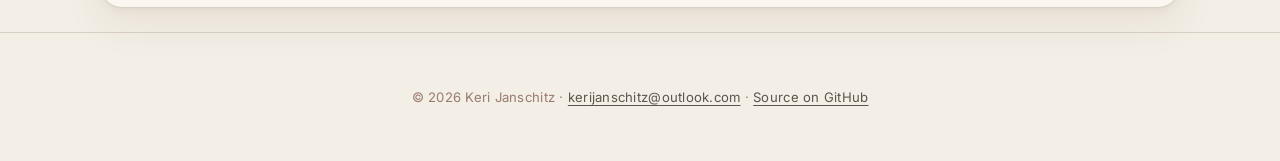
==== commit d0e76795: "Currently: Training mobility -> cardio, Biking dropped Drauradweg Co-Authored-By: Claude Opus 4.7 (1" ====
--- a/index.html
+++ b/index.html
@@ -1083,9 +1083,9 @@
       <h4>Currently</h4>
       <ul>
         <li><strong>Learning</strong>Multi-agent content workflows</li>
-        <li><strong>Training</strong>Strength + mobility, 4× weekly</li>
+        <li><strong>Training</strong>Strength + cardio, 4× weekly</li>
         <li><strong>Testing</strong>Claude Skills as reusable production primitives</li>
-        <li><strong>Biking</strong>Drauradweg + Carinthia alpine routes</li>
+        <li><strong>Biking</strong>Carinthia alpine routes</li>
       </ul>
     </aside>
   </div>
